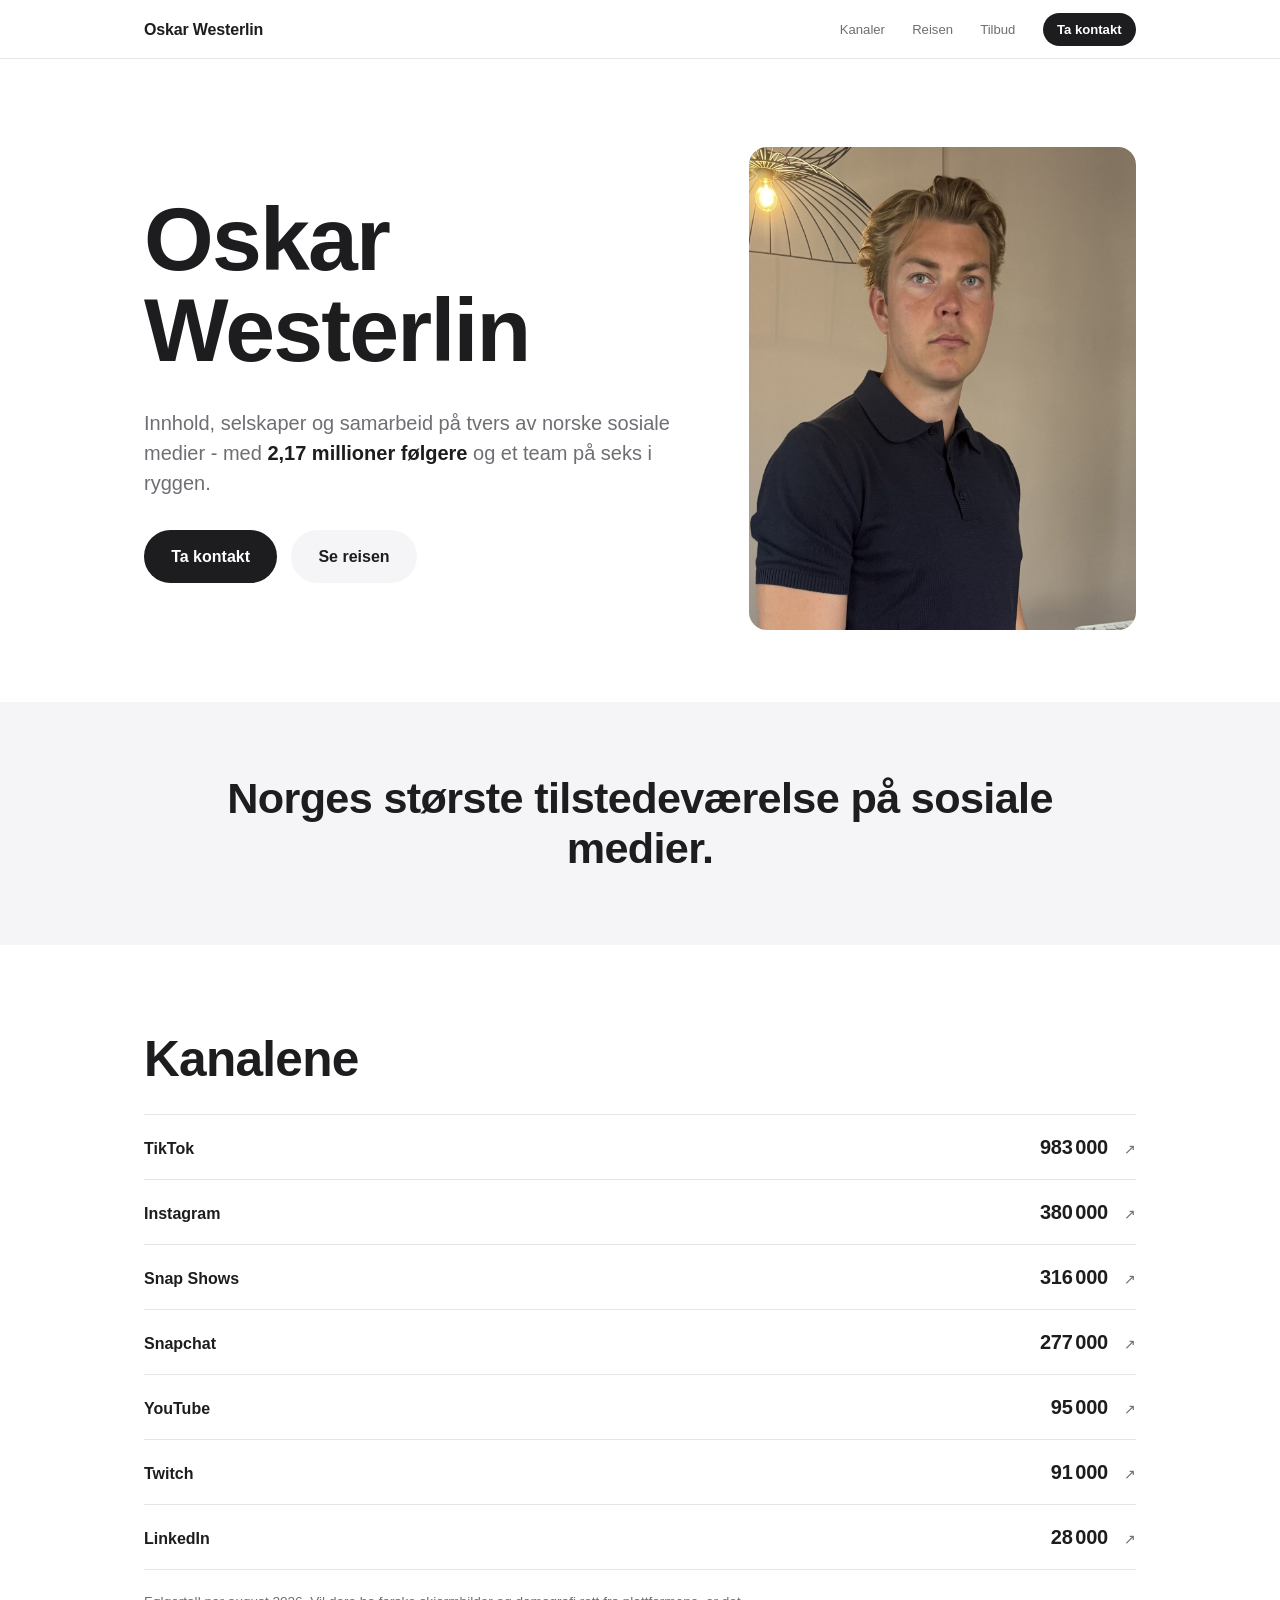
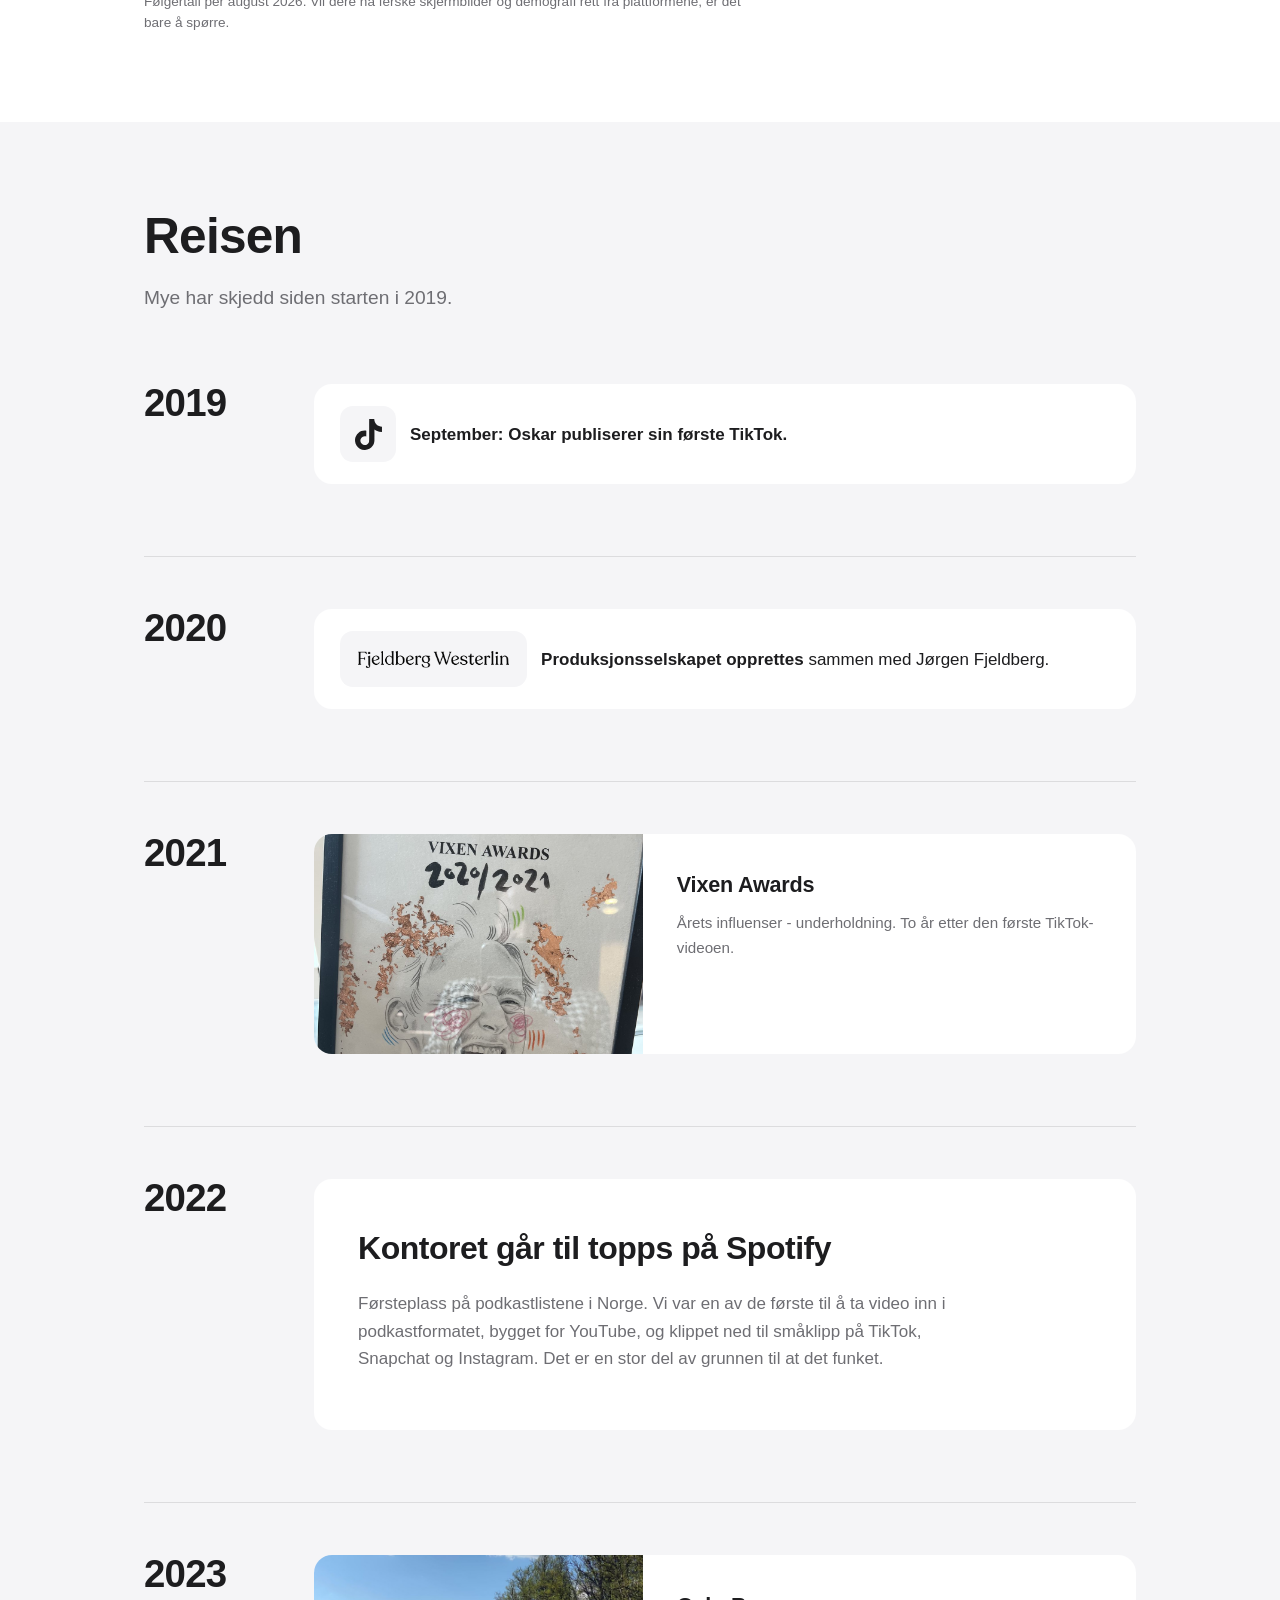
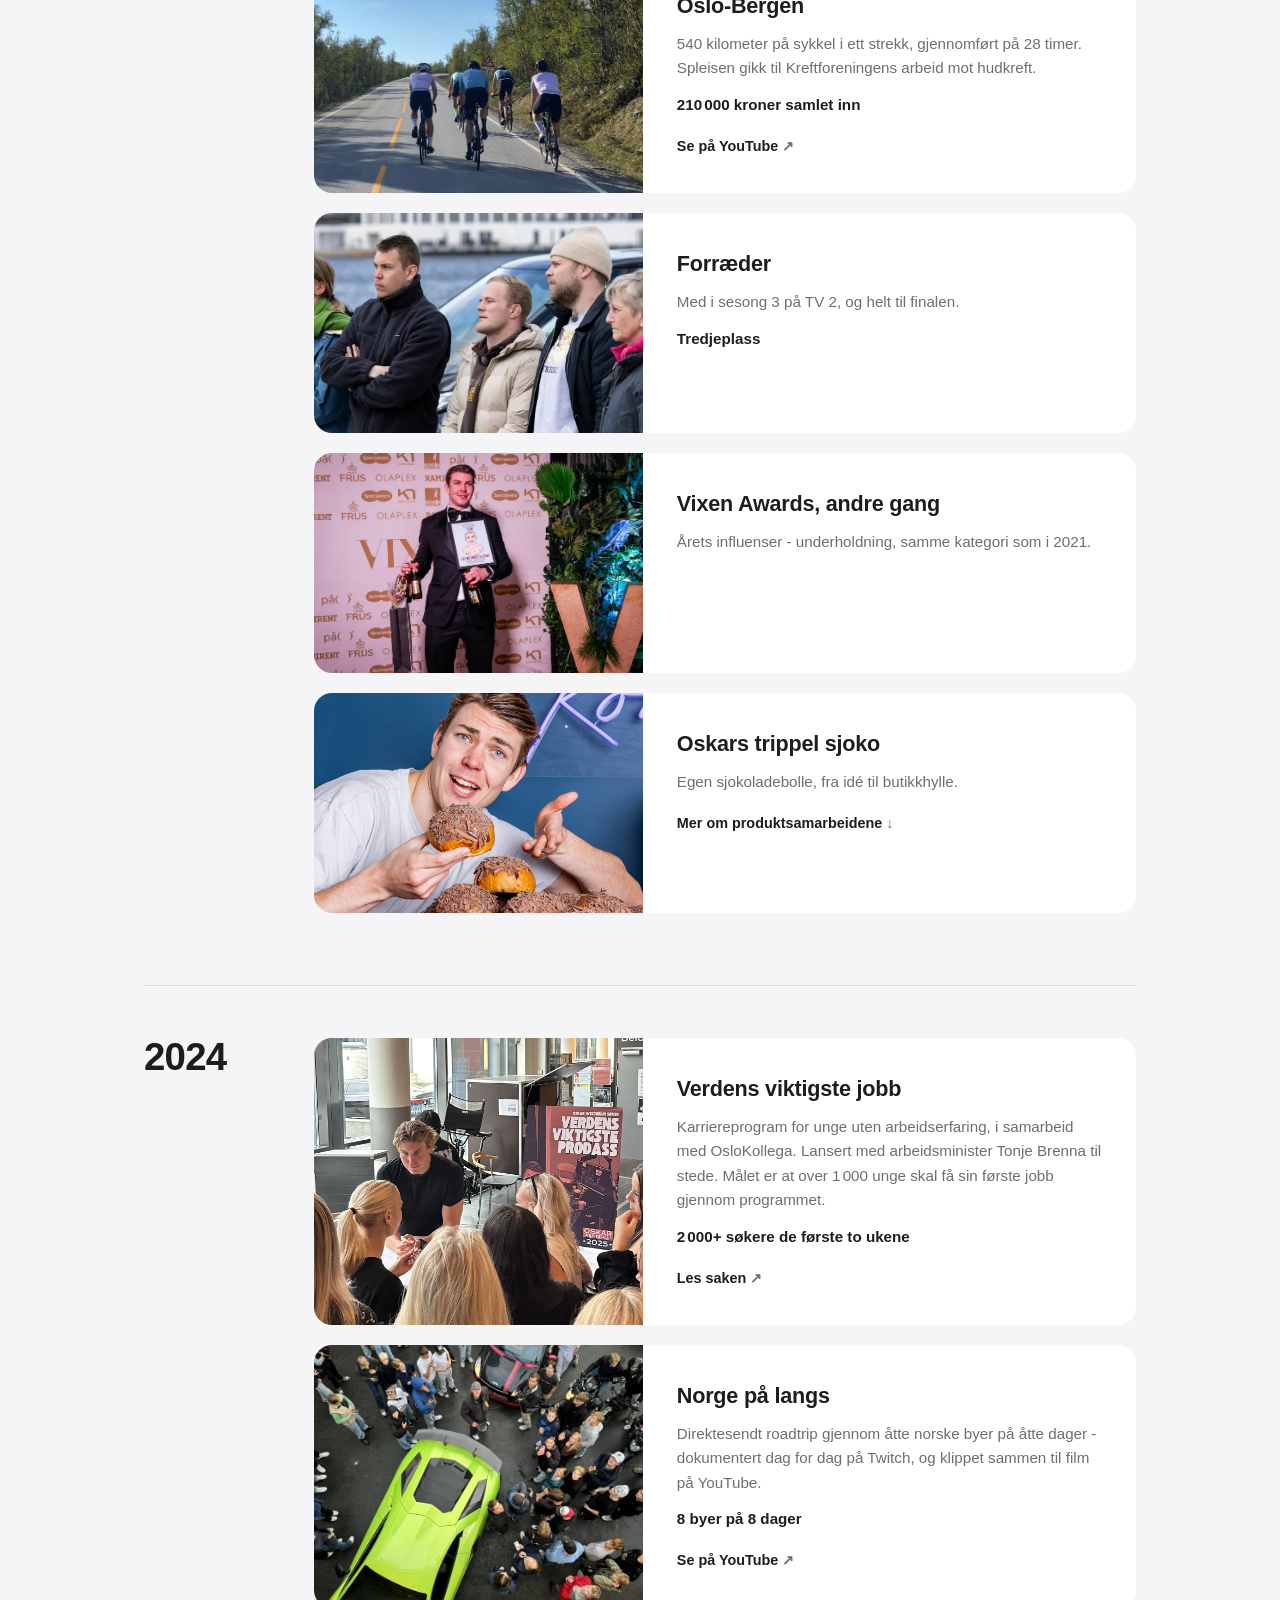
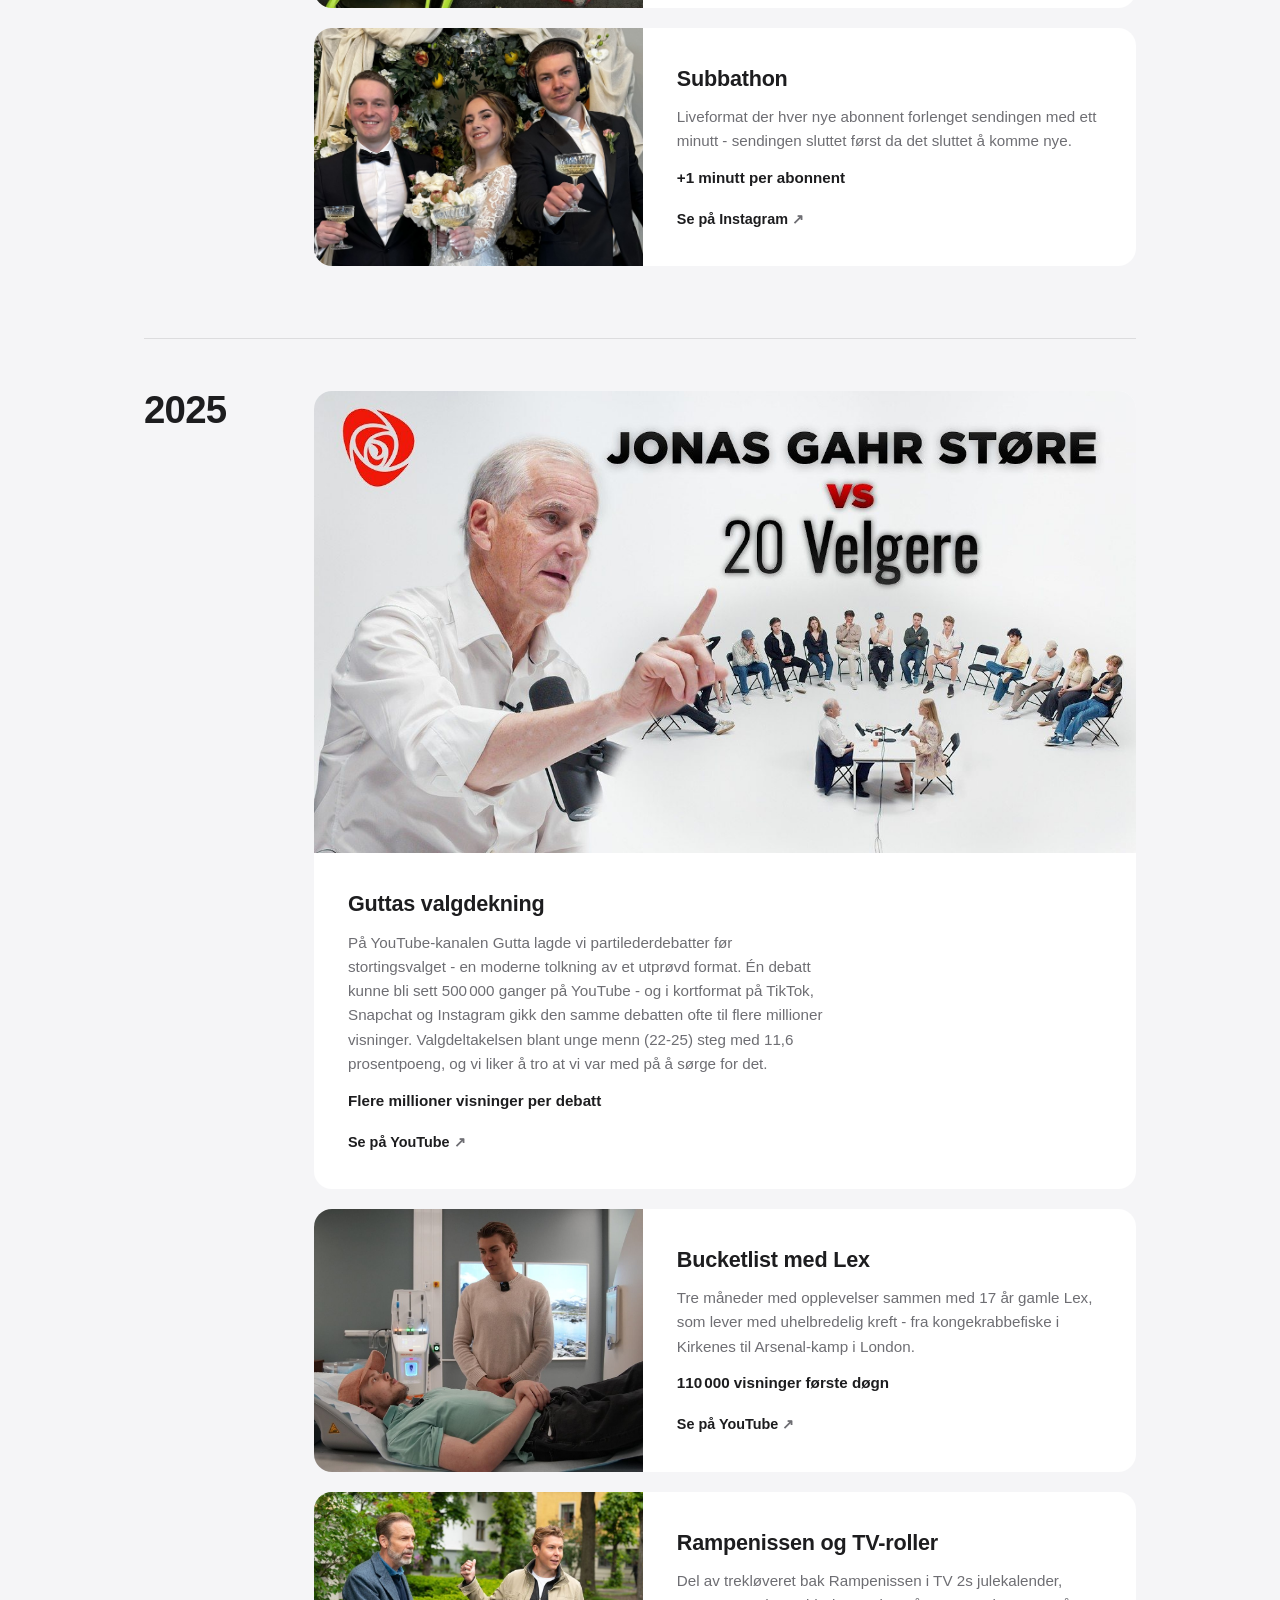
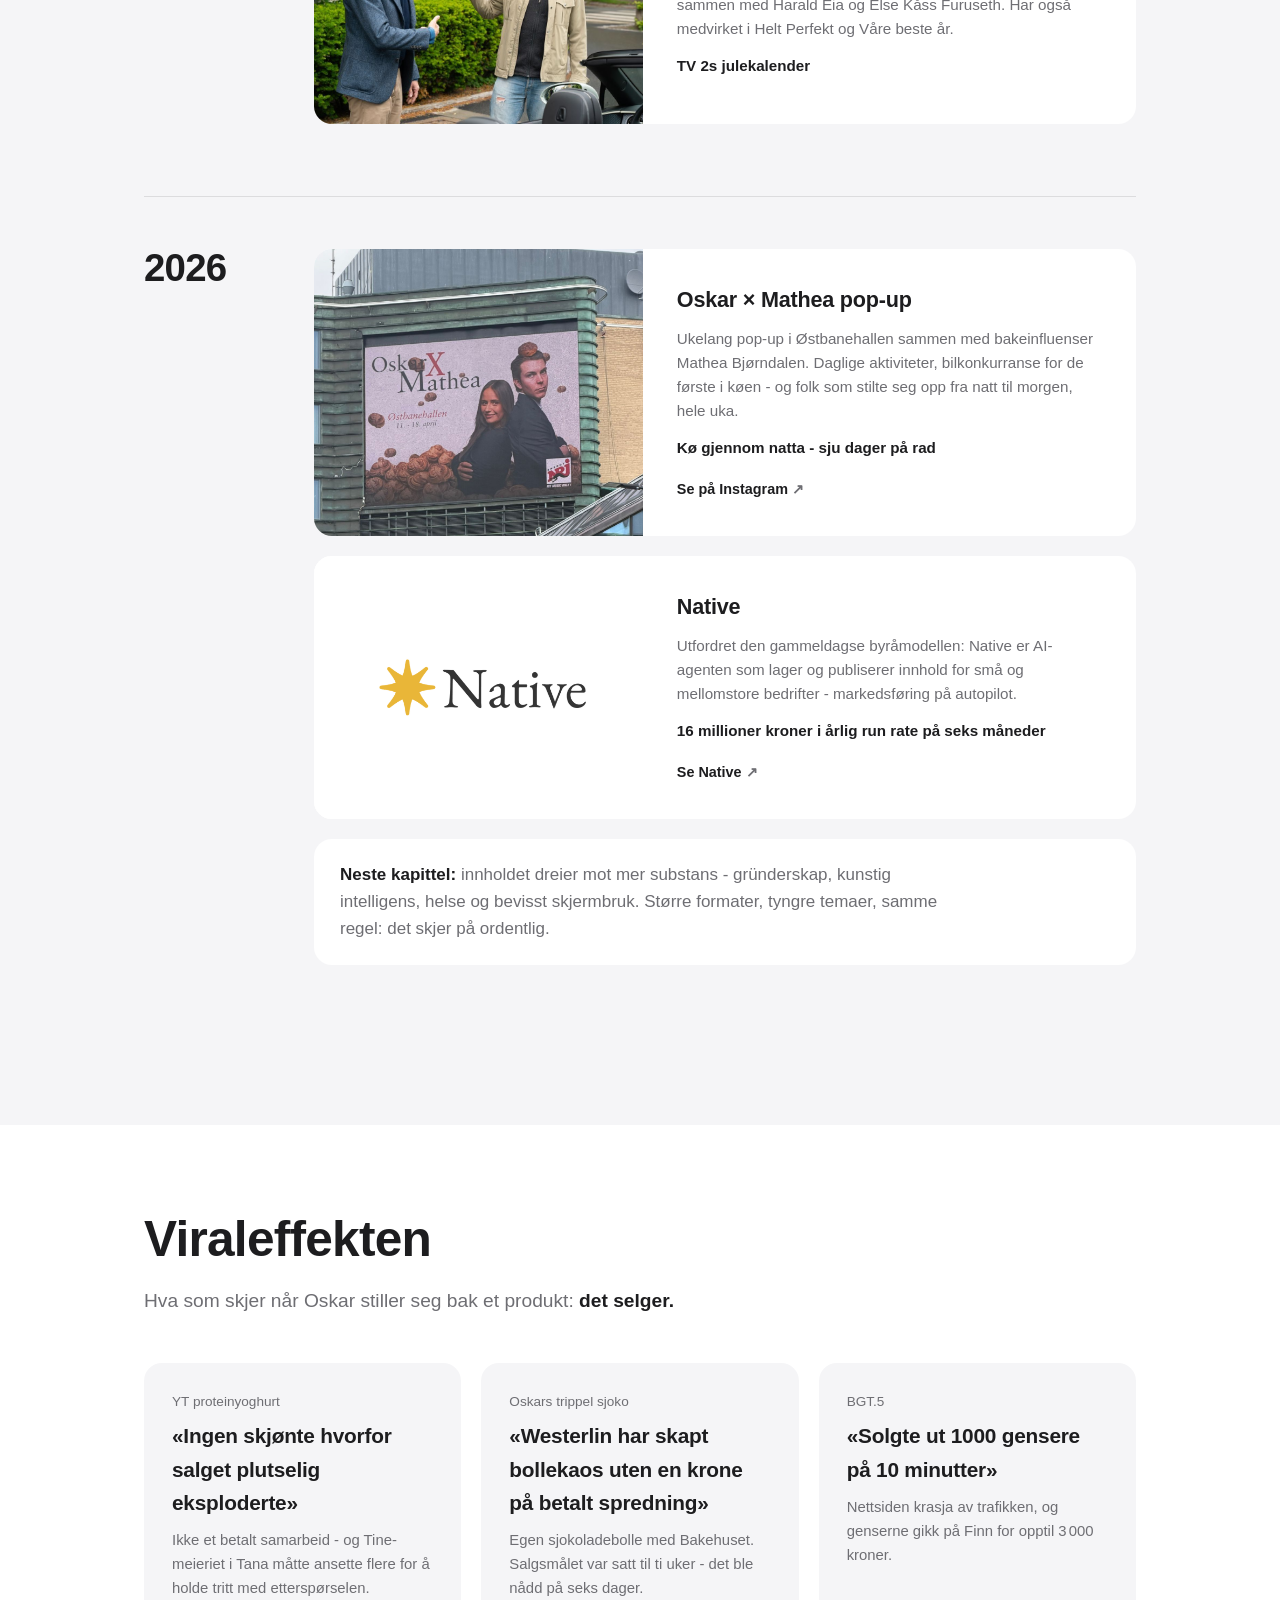
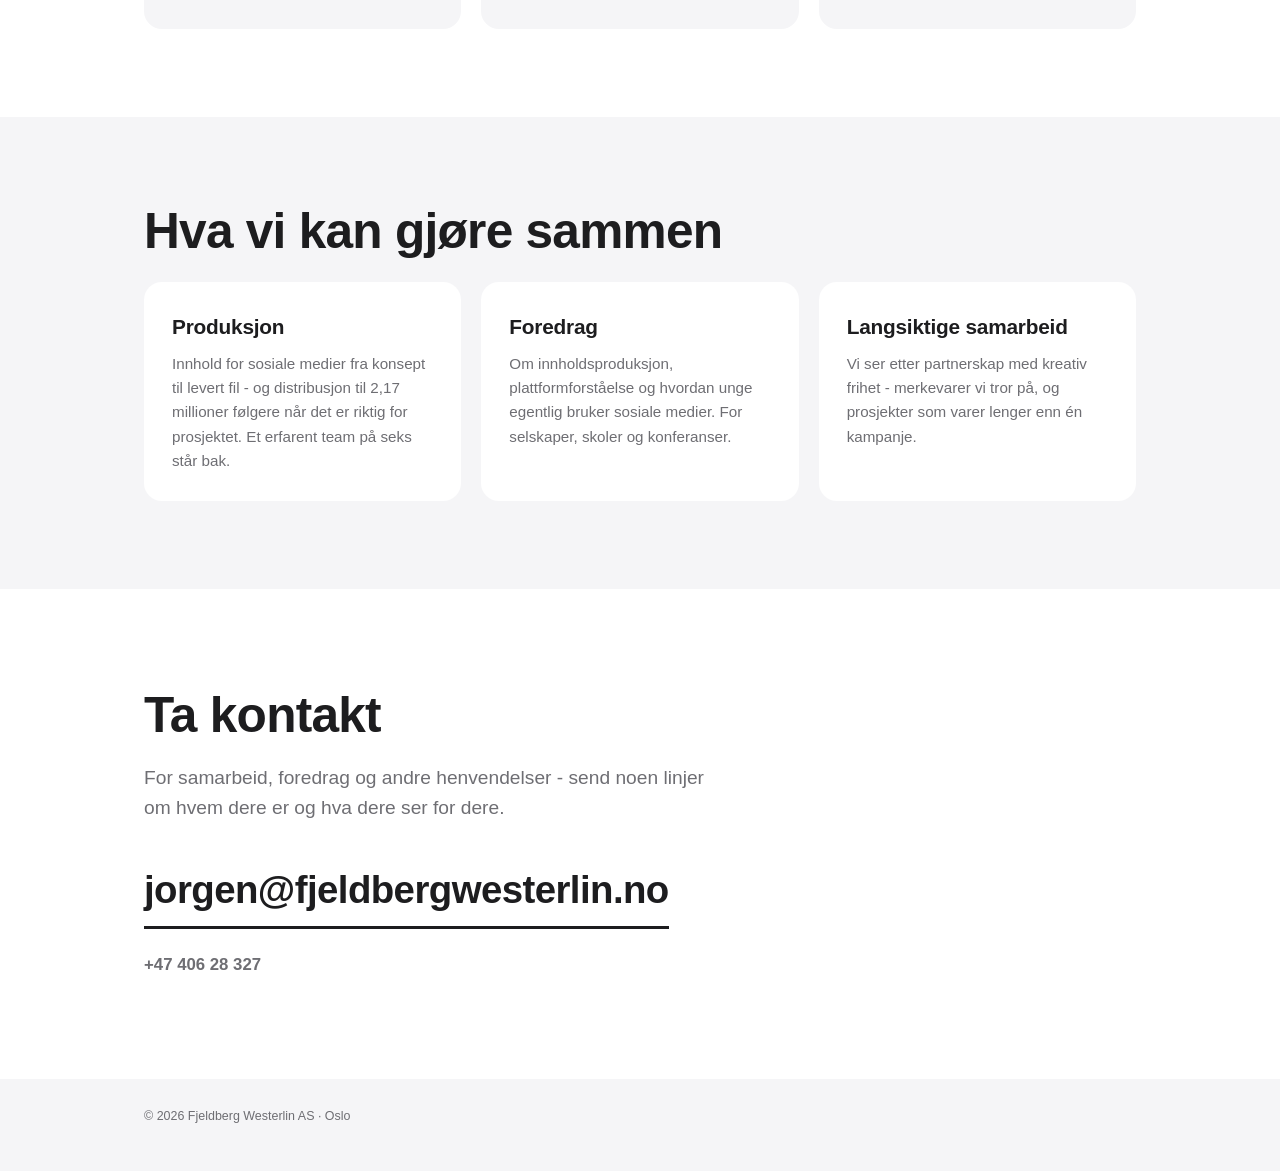
==== index.html @ a4d22355 "Fjern podkast-kicker" ====
<!DOCTYPE html>
<html lang="nb">
<head>
<meta charset="UTF-8">
<meta name="viewport" content="width=device-width, initial-scale=1">
<title>Oskar Westerlin - Innholdsskaper og gründer</title>
<meta name="description" content="Innhold, selskaper og samarbeid på tvers av norske sosiale medier. Oskar Westerlin har 2,17 millioner følgere samlet. Partnerskap, produksjon og foredrag.">
<meta property="og:title" content="Oskar Westerlin - Innholdsskaper og gründer">
<meta property="og:description" content="2,17 millioner følgere - og prosjekter som skjer på ordentlig. Partnerskap, produksjon og foredrag.">
<meta property="og:type" content="website">
<meta property="og:image" content="https://jorgen-jpg.github.io/oskar-westerlin/images/og-bilde.png">
<meta property="og:url" content="https://jorgen-jpg.github.io/oskar-westerlin/">
<meta property="og:locale" content="nb_NO">
<meta name="twitter:card" content="summary_large_image">
<link rel="icon" href="data:image/svg+xml,%3Csvg xmlns='http://www.w3.org/2000/svg' viewBox='0 0 64 64'%3E%3Crect width='64' height='64' rx='14' fill='%231d1d1f'/%3E%3Ctext x='32' y='44' font-family='Helvetica,Arial' font-size='26' font-weight='700' text-anchor='middle' fill='%23ffffff'%3EOW%3C/text%3E%3C/svg%3E">
<script>document.documentElement.classList.add('js')</script>
<script type="application/ld+json">
{
  "@context": "https://schema.org",
  "@type": "Person",
  "name": "Oskar Westerlin",
  "birthDate": "1998",
  "jobTitle": "Innholdsskaper og gründer",
  "email": "mailto:jorgen@fjeldbergwesterlin.no",
  "sameAs": [
    "https://www.tiktok.com/@oskarwesterlin",
    "https://www.instagram.com/oskarwesterlin/",
    "https://www.snapchat.com/add/oskar.westerlin",
    "https://www.snapchat.com/p/52955062-9fa0-4023-891f-8b92d3187c68/3298989125314560",
    "https://www.youtube.com/@OskarWesterlin",
    "https://www.twitch.tv/oskarwesterlin",
    "https://www.linkedin.com/in/oskar-westerlin-a94555177/"
  ],
  "worksFor": { "@type": "Organization", "name": "Fjeldberg Westerlin AS" }
}
</script>
<style>
:root{
  --tekst:#1d1d1f;
  --sekundaer:#6e6e73;
  --flate:#f5f5f7;
  --hvit:#ffffff;
  --linje:rgba(0,0,0,.1);
  --radius:18px;
  --maks:1040px;
}
*{margin:0;padding:0;box-sizing:border-box}
html{scroll-behavior:smooth}
@media (prefers-reduced-motion:reduce){ html{scroll-behavior:auto} }
body{
  font-family:-apple-system,BlinkMacSystemFont,"SF Pro Display","SF Pro Text","Helvetica Neue","Segoe UI",Helvetica,Arial,sans-serif;
  font-size:17px;line-height:1.6;
  color:var(--tekst);
  background:var(--hvit);
  -webkit-font-smoothing:antialiased;
  overflow-x:clip;
}
::selection{background:#d2d2d7}
a{color:inherit}
:focus-visible{outline:3px solid #0071e3;outline-offset:3px;border-radius:4px}
img{max-width:100%;display:block}
.ramme{max-width:var(--maks);margin:0 auto;padding:0 24px}
.skjult-hopp{position:absolute;left:-9999px}
.skjult-hopp:focus{left:16px;top:12px;background:var(--tekst);color:#fff;padding:.5em 1em;z-index:99;border-radius:980px}

/* ===== Topplinje ===== */
.topp{
  position:sticky;top:0;z-index:50;
  background:rgba(255,255,255,.85);backdrop-filter:saturate(180%) blur(16px);
  border-bottom:1px solid var(--linje);
}
.topp .ramme{
  display:flex;flex-wrap:wrap;gap:.5em 1.8em;align-items:center;justify-content:space-between;
  padding-top:13px;padding-bottom:12px;
}
.topp__navn{font-weight:700;font-size:1rem;letter-spacing:-.01em}
.topp__navn img{height:26px;width:auto;display:block}
.topp nav{display:flex;flex-wrap:wrap;gap:1.6em;align-items:center}
.topp nav a{text-decoration:none;font-weight:400;font-size:.82rem;color:var(--sekundaer)}
.topp nav a:hover{color:var(--tekst)}
.topp nav a.topp__kontakt{
  color:#fff;background:var(--tekst);font-weight:600;
  padding:.45em 1.1em;border-radius:980px;
}
.topp nav a.topp__kontakt:hover{background:#000}

/* ===== Hero ===== */
.hero{padding:88px 0 72px}
.hero .ramme{display:grid;grid-template-columns:minmax(0,7fr) minmax(0,5fr);gap:64px;align-items:center}
h1{
  font-weight:700;letter-spacing:-.02em;
  font-size:clamp(3rem,8vw,5.6rem);
  line-height:1.02;
  margin-bottom:.35em;
}
.hero__ingress{font-size:1.25rem;line-height:1.5;color:var(--sekundaer);max-width:30em;margin-bottom:1.6em}
.hero__ingress b{color:var(--tekst);font-weight:600}
.knapperad{display:flex;flex-wrap:wrap;gap:14px}
.knapp{
  display:inline-block;text-decoration:none;
  font-weight:600;font-size:1rem;
  padding:.85em 1.7em;border-radius:980px;
  background:var(--tekst);color:#fff;
  transition:background .15s ease;
}
.knapp:hover{background:#000}
.knapp--lys{background:var(--flate);color:var(--tekst)}
.knapp--lys:hover{background:#e8e8ed}

/* ===== Foto ===== */
.foto{margin:0}
.foto .flate{position:relative;border-radius:var(--radius);overflow:hidden;background:var(--flate)}
.foto img{position:absolute;inset:0;width:100%;height:100%;object-fit:cover}
.foto figcaption{margin-top:.8em;font-size:.8rem;color:var(--sekundaer)}
.hero .flate{aspect-ratio:4/5}

/* ===== Påstand ===== */
.paastand{background:var(--flate);padding:72px 0;text-align:center}
.paastand__stor{font-weight:700;letter-spacing:-.015em;font-size:clamp(1.7rem,4.5vw,2.7rem);line-height:1.15;max-width:22em;margin:0 auto}

/* ===== Seksjoner ===== */
section{padding:88px 0}
h2{
  font-weight:700;letter-spacing:-.015em;
  font-size:clamp(2rem,5vw,3.1rem);line-height:1.08;
  margin-bottom:.4em;
}
.seksjon-intro{font-size:1.2rem;color:var(--sekundaer);max-width:34em;margin-bottom:2.4em}
.seksjon-intro b{color:var(--tekst);font-weight:600}

/* ===== Kanaler ===== */
.kanaler ul{list-style:none;margin-top:1.6em}
.kanaler li a{
  display:flex;align-items:baseline;gap:16px;
  padding:16px 0;border-bottom:1px solid var(--linje);
  text-decoration:none;
}
.kanaler li:first-child a{border-top:1px solid var(--linje)}
.kanaler li a:hover .kanal{text-decoration:underline;text-underline-offset:4px}
.kanal{font-weight:600;font-size:1rem}
.mellomrom{flex:1}
.kanaler li b{font-weight:700;letter-spacing:-.01em;font-size:1.25rem}
.pil{color:var(--sekundaer);font-size:.9rem}
.kanaler__note{margin-top:1.5em;font-size:.85rem;color:var(--sekundaer);max-width:44em}

/* ===== Reisen ===== */
.reisen{background:var(--flate)}
.aar{
  display:grid;grid-template-columns:130px minmax(0,1fr);gap:40px;
  padding:52px 0;border-top:1px solid var(--linje);
}
.aar:first-of-type{border-top:none;padding-top:24px}
.aar > h3{font-weight:700;letter-spacing:-.02em;font-size:clamp(1.7rem,3.6vw,2.4rem);line-height:1}
.hendelser > p{color:var(--sekundaer);max-width:36em;margin-bottom:.9em}
.boble{background:var(--hvit);border-radius:var(--radius);padding:22px 26px;margin-bottom:20px}
.boble > p{margin:0 0 .8em;color:var(--sekundaer);max-width:36em}
.boble > p b{color:var(--tekst);font-weight:600}
.boble > :last-child{margin-bottom:0}
.hendelse-rad{display:flex;gap:14px;align-items:center;margin-bottom:.9em}
.hendelse-rad p{margin:0}
.merke{flex:none;width:56px;height:56px;border-radius:13px;background:var(--flate);display:grid;place-items:center}
.merke svg{width:31px;height:31px}
.merke img{width:36px;height:36px;object-fit:contain}
.merke--bred{width:auto;padding:0 18px;background:var(--flate)}
.merke--bred img{width:auto;max-width:190px;height:17px}
.hendelser > p b{color:var(--tekst);font-weight:600}
.hendelser > p:last-child{margin-bottom:0}

.kort{
  display:grid;grid-template-columns:minmax(0,2fr) minmax(0,3fr);
  background:var(--hvit);border-radius:var(--radius);overflow:hidden;
  margin:0 0 20px;
}
.kort .bilde{position:relative;min-height:220px}
.kort .bilde img{position:absolute;inset:0;width:100%;height:100%;object-fit:cover}
.pos-lav img{object-position:center 62%}
.bilde--hel{background:var(--flate)}
.bilde--hel img{object-fit:contain}
.kort .innhold{padding:clamp(22px,3vw,34px)}
.kort h4{font-weight:700;letter-spacing:-.01em;font-size:1.35rem;margin-bottom:.4em}
.kort p{font-size:.95rem;color:var(--sekundaer);max-width:32em;margin-bottom:.8em}
.kort .tall{font-weight:600;font-size:.95rem;color:var(--tekst)}
.lenke{
  display:inline-block;margin-top:.4em;font-weight:600;font-size:.9rem;
  text-decoration:none;
}
.lenke:hover{text-decoration:underline;text-underline-offset:4px}
.lenke span{color:var(--sekundaer)}

/* ===== Kontoret-blokka ===== */
.kontoret{background:var(--hvit);border-radius:var(--radius);padding:clamp(26px,4vw,44px);margin:0 0 20px}
.kontoret .kicker{font-size:.85rem;color:var(--sekundaer);margin-bottom:.4em}
.kontoret h4{font-weight:700;letter-spacing:-.015em;font-size:clamp(1.5rem,3.2vw,2rem);margin-bottom:.5em}
.kontoret > p{color:var(--sekundaer);max-width:36em;margin-bottom:.8em}
.kontoret .tall{font-weight:600;color:var(--tekst);margin-bottom:1.8em}

/* ===== Merkevarer ===== */
.kommers .kort3{display:grid;grid-template-columns:repeat(3,1fr);gap:20px;margin-top:1.4em}
.kommers article{background:var(--flate);border-radius:var(--radius);padding:28px}
.kommers h3{font-weight:700;letter-spacing:-.01em;font-size:1.3rem;margin-bottom:.4em}
.kommers article p{font-size:.93rem;color:var(--sekundaer)}
.kommers .kicker{font-size:.85rem;color:var(--sekundaer);margin-bottom:.5em}
.kommers h3{margin-bottom:.5em}

/* ===== Tilbud ===== */
.tilbud{background:var(--flate)}
.tilbud .kort3{display:grid;grid-template-columns:repeat(3,1fr);gap:20px;margin-top:1.4em}
.tilbud article{background:var(--hvit);border-radius:var(--radius);padding:28px}
.tilbud h3{font-weight:700;letter-spacing:-.01em;font-size:1.3rem;margin-bottom:.4em}
.tilbud p{font-size:.95rem;color:var(--sekundaer)}

/* ===== Kontakt ===== */
.kontakt{padding:100px 0}
.kontakt__tekst{font-size:1.2rem;color:var(--sekundaer);max-width:30em;margin-bottom:1.8em}
.epost{
  display:inline-block;font-weight:700;letter-spacing:-.015em;
  font-size:clamp(1.4rem,4vw,2.4rem);
  text-decoration:none;border-bottom:3px solid var(--tekst);padding-bottom:.15em;
  overflow-wrap:anywhere;
}
.epost:hover{color:var(--sekundaer);border-color:var(--sekundaer)}
.telefon{display:inline-block;margin-top:1.4em;font-weight:600;font-size:1.05rem;text-decoration:none;color:var(--sekundaer)}
.telefon:hover{color:var(--tekst)}
.kontakt__note{margin-top:2.2em;font-size:.85rem;color:var(--sekundaer)}

/* ===== Bunn ===== */
footer{background:var(--flate);padding:28px 0 44px}
footer .ramme{display:flex;flex-wrap:wrap;gap:.8em 2.5em;justify-content:space-between}
footer p{font-size:.78rem;color:var(--sekundaer);max-width:46em}

/* ===== Innfasing ===== */
.js .fase{opacity:0;transform:translateY(12px);transition:opacity .5s ease,transform .5s ease}
.js .fase.inn{opacity:1;transform:none}
@media (prefers-reduced-motion:reduce){.js .fase{opacity:1;transform:none;transition:none}}

/* ===== Mobil ===== */
@media (max-width:900px){
  .hero{padding:56px 0 48px}
  .hero .ramme{grid-template-columns:1fr;gap:36px}
  .hero .foto{max-width:420px}
  .aar{grid-template-columns:1fr;gap:18px;padding:40px 0}
  .kort{grid-template-columns:1fr}
  .kort .bilde{min-height:0;aspect-ratio:3/2}
  .hendelser{display:flex;gap:14px;overflow-x:auto;scroll-snap-type:x mandatory;scroll-padding-left:24px;scrollbar-width:none;margin:0 -24px;padding:0 24px}
  .hendelser::-webkit-scrollbar{display:none}
  .hendelser > *{flex:0 0 86%;scroll-snap-align:start;margin-bottom:0}
  .hendelser > :only-child{flex-basis:100%}
  .kommers .kort3,.tilbud .kort3{grid-template-columns:1fr}
  section{padding:60px 0}
}
@media (max-width:640px){
  .topp nav a:not(.topp__kontakt){display:none}
  .hendelse-rad{flex-wrap:wrap}
}
.kort--video{grid-template-columns:1fr}
.kort--video .bilde{aspect-ratio:16/9;min-height:0}
</style>
</head>
<body>
<a class="skjult-hopp" href="#hoved">Hopp til innholdet</a>

<header class="topp">
  <div class="ramme">
    <p class="topp__navn">Oskar Westerlin</p>
    <nav aria-label="Sideinnhold">
      <a href="#kanaler">Kanaler</a>
      <a href="#reisen">Reisen</a>
      <a href="#tilbud">Tilbud</a>
      <a class="topp__kontakt" href="#kontakt">Ta kontakt</a>
    </nav>
  </div>
</header>

<main id="hoved">

  <section class="hero">
    <div class="ramme">
      <div>
        <h1>Oskar Westerlin</h1>
        <p class="hero__ingress">Innhold, selskaper og samarbeid på tvers av norske sosiale medier - med <b>2,17 millioner følgere</b> og et team på seks i ryggen.</p>
        <div class="knapperad">
          <a class="knapp" href="#kontakt">Ta kontakt</a>
          <a class="knapp knapp--lys" href="#reisen">Se reisen</a>
        </div>
      </div>
      <figure class="foto">
        <div class="flate"><img src="[data-uri]" alt="Portrett av Oskar Westerlin" fetchpriority="high"></div>
      </figure>
    </div>
  </section>

  <div class="paastand">
    <div class="ramme">
      <p class="paastand__stor">Norges største tilstedeværelse på sosiale medier.</p>
    </div>
  </div>

  <section class="kanaler" id="kanaler">
    <div class="ramme">
      <h2>Kanalene</h2>
      <ul>
        <li><a href="https://www.tiktok.com/@oskarwesterlin" target="_blank" rel="noopener"><span class="kanal">TikTok</span><span class="mellomrom"></span><b>983&#8239;000</b><span class="pil">&#8599;</span></a></li>
        <li><a href="https://www.instagram.com/oskarwesterlin/" target="_blank" rel="noopener"><span class="kanal">Instagram</span><span class="mellomrom"></span><b>380&#8239;000</b><span class="pil">&#8599;</span></a></li>
        <li><a href="https://www.snapchat.com/p/52955062-9fa0-4023-891f-8b92d3187c68/3298989125314560" target="_blank" rel="noopener"><span class="kanal">Snap Shows</span><span class="mellomrom"></span><b>316&#8239;000</b><span class="pil">&#8599;</span></a></li>
        <li><a href="https://www.snapchat.com/add/oskar.westerlin" target="_blank" rel="noopener"><span class="kanal">Snapchat</span><span class="mellomrom"></span><b>277&#8239;000</b><span class="pil">&#8599;</span></a></li>
        <li><a href="https://www.youtube.com/@OskarWesterlin" target="_blank" rel="noopener"><span class="kanal">YouTube</span><span class="mellomrom"></span><b>95&#8239;000</b><span class="pil">&#8599;</span></a></li>
        <li><a href="https://www.twitch.tv/oskarwesterlin" target="_blank" rel="noopener"><span class="kanal">Twitch</span><span class="mellomrom"></span><b>91&#8239;000</b><span class="pil">&#8599;</span></a></li>
        <li><a href="https://www.linkedin.com/in/oskar-westerlin-a94555177/" target="_blank" rel="noopener"><span class="kanal">LinkedIn</span><span class="mellomrom"></span><b>28&#8239;000</b><span class="pil">&#8599;</span></a></li>
      </ul>
      <p class="kanaler__note">Følgertall per august 2026. Vil dere ha ferske skjermbilder og demografi rett fra plattformene, er det bare å spørre.</p>
    </div>
  </section>

  <section class="reisen" id="reisen">
    <div class="ramme">
      <h2>Reisen</h2>
      <p class="seksjon-intro">Mye har skjedd siden starten i 2019.</p>

      <div class="aar fase">
        <h3>2019</h3>
        <div class="hendelser">
          <div class="boble"><div class="hendelse-rad"><span class="merke" aria-hidden="true"><svg viewBox="0 0 24 24" fill="#1d1d1f" xmlns="http://www.w3.org/2000/svg" aria-hidden="true"><path d="M12.53.02C13.84 0 15.14.01 16.44 0c.08 1.53.63 3.09 1.75 4.17 1.12 1.11 2.7 1.62 4.24 1.79v4.03c-1.44-.05-2.89-.35-4.2-.97-.57-.26-1.1-.59-1.62-.93-.01 2.92.01 5.84-.02 8.75-.08 1.4-.54 2.79-1.35 3.94-1.31 1.92-3.58 3.17-5.91 3.21-1.43.08-2.86-.31-4.08-1.03-2.02-1.19-3.44-3.37-3.65-5.71-.02-.5-.03-1-.01-1.49.18-1.9 1.12-3.72 2.58-4.96 1.66-1.44 3.98-2.13 6.15-1.72.02 1.48-.04 2.96-.04 4.44-.99-.32-2.15-.23-3.02.37-.63.41-1.11 1.04-1.36 1.75-.21.51-.15 1.07-.14 1.61.24 1.64 1.82 3.02 3.5 2.87 1.12-.01 2.19-.66 2.77-1.61.19-.33.4-.67.41-1.06.1-1.79.06-3.57.07-5.36.01-4.03-.01-8.05.02-12.07z"/></svg></span><p><b>September: Oskar publiserer sin første TikTok.</b></p></div></div>
        </div>
      </div>

      <div class="aar fase">
        <h3>2020</h3>
        <div class="hendelser">
          <div class="boble">
          <div class="hendelse-rad"><span class="merke merke--bred"><img src="[data-uri]" alt="" onerror="this.closest('.merke').remove()"></span><p><b>Produksjonsselskapet opprettes</b> sammen med Jørgen Fjeldberg.</p></div>
          </div>
        </div>
      </div>

      <div class="aar fase">
        <h3>2021</h3>
        <div class="hendelser">
          <div class="kort">
            <div class="bilde"><img src="[data-uri]" alt="Oskar med Vixen-prisen" loading="lazy"></div>
            <div class="innhold">
              <h4>Vixen Awards</h4>
              <p>Årets influenser - underholdning. To år etter den første TikTok-videoen.</p>
            </div>
          </div>
        </div>
      </div>

      <div class="aar fase">
        <h3>2022</h3>
        <div class="hendelser">
          <div class="kontoret">
            <h4>Kontoret går til topps på Spotify</h4>
            <p>Førsteplass på podkastlistene i Norge. Vi var en av de første til å ta video inn i podkastformatet, bygget for YouTube, og klippet ned til småklipp på TikTok, Snapchat og Instagram. Det er en stor del av grunnen til at det funket.</p>
          </div>
        </div>
      </div>

      <div class="aar fase">
        <h3>2023</h3>
        <div class="hendelser">
          <div class="kort">
            <div class="bilde"><img src="[data-uri]" alt="Syklister på landevei i Norge" loading="lazy"></div>
            <div class="innhold">
              <h4>Oslo-Bergen</h4>
              <p>540 kilometer på sykkel i ett strekk, gjennomført på 28 timer. Spleisen gikk til Kreftforeningens arbeid mot hudkreft.</p>
              <p class="tall">210&#8239;000 kroner samlet inn</p>
              <a class="lenke" href="https://www.youtube.com/watch?v=9IeRavADx_Y" target="_blank" rel="noopener">Se på YouTube <span>&#8599;</span></a>
            </div>
          </div>

          <div class="kort">
            <div class="bilde"><img src="[data-uri]" alt="Fra innspillingen av Forræder" loading="lazy"></div>
            <div class="innhold">
              <h4>Forræder</h4>
              <p>Med i sesong 3 på TV 2, og helt til finalen.</p>
              <p class="tall">Tredjeplass</p>
            </div>
          </div>
          <div class="kort">
            <div class="bilde"><img src="[data-uri]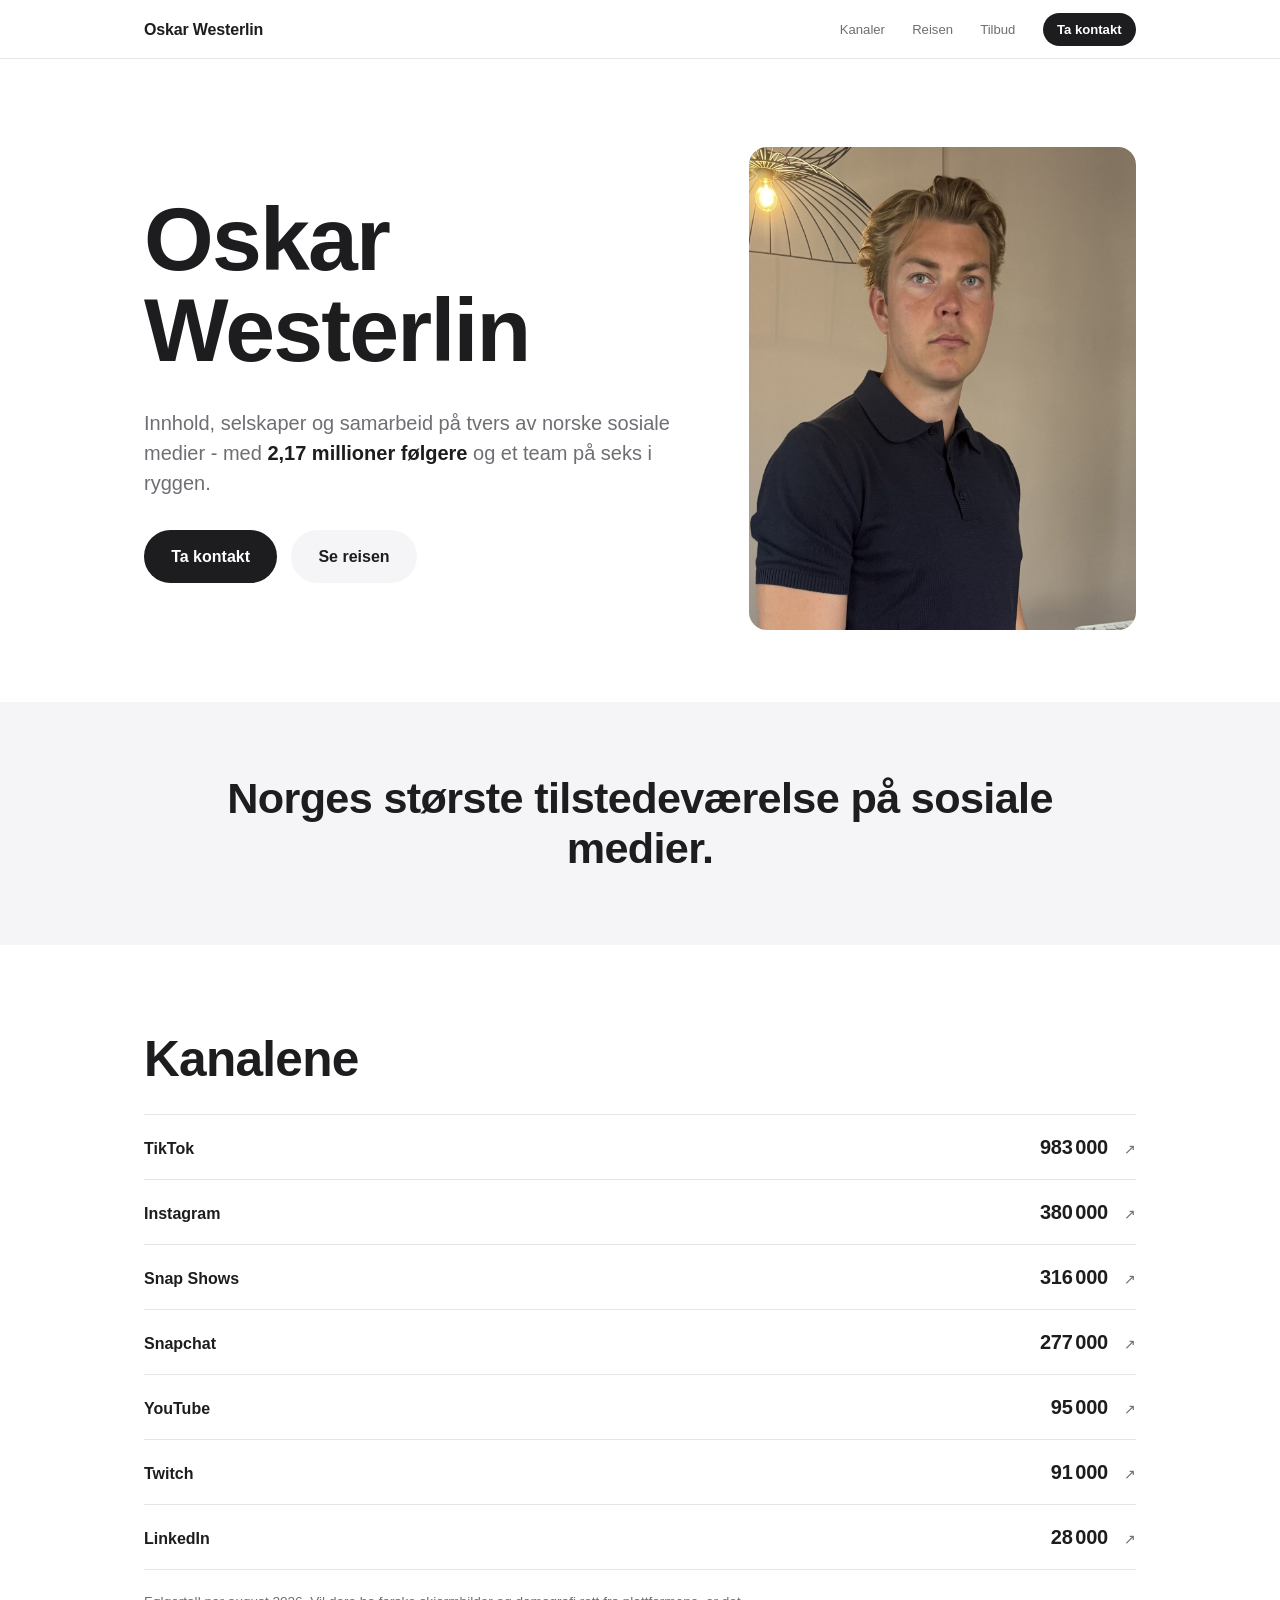
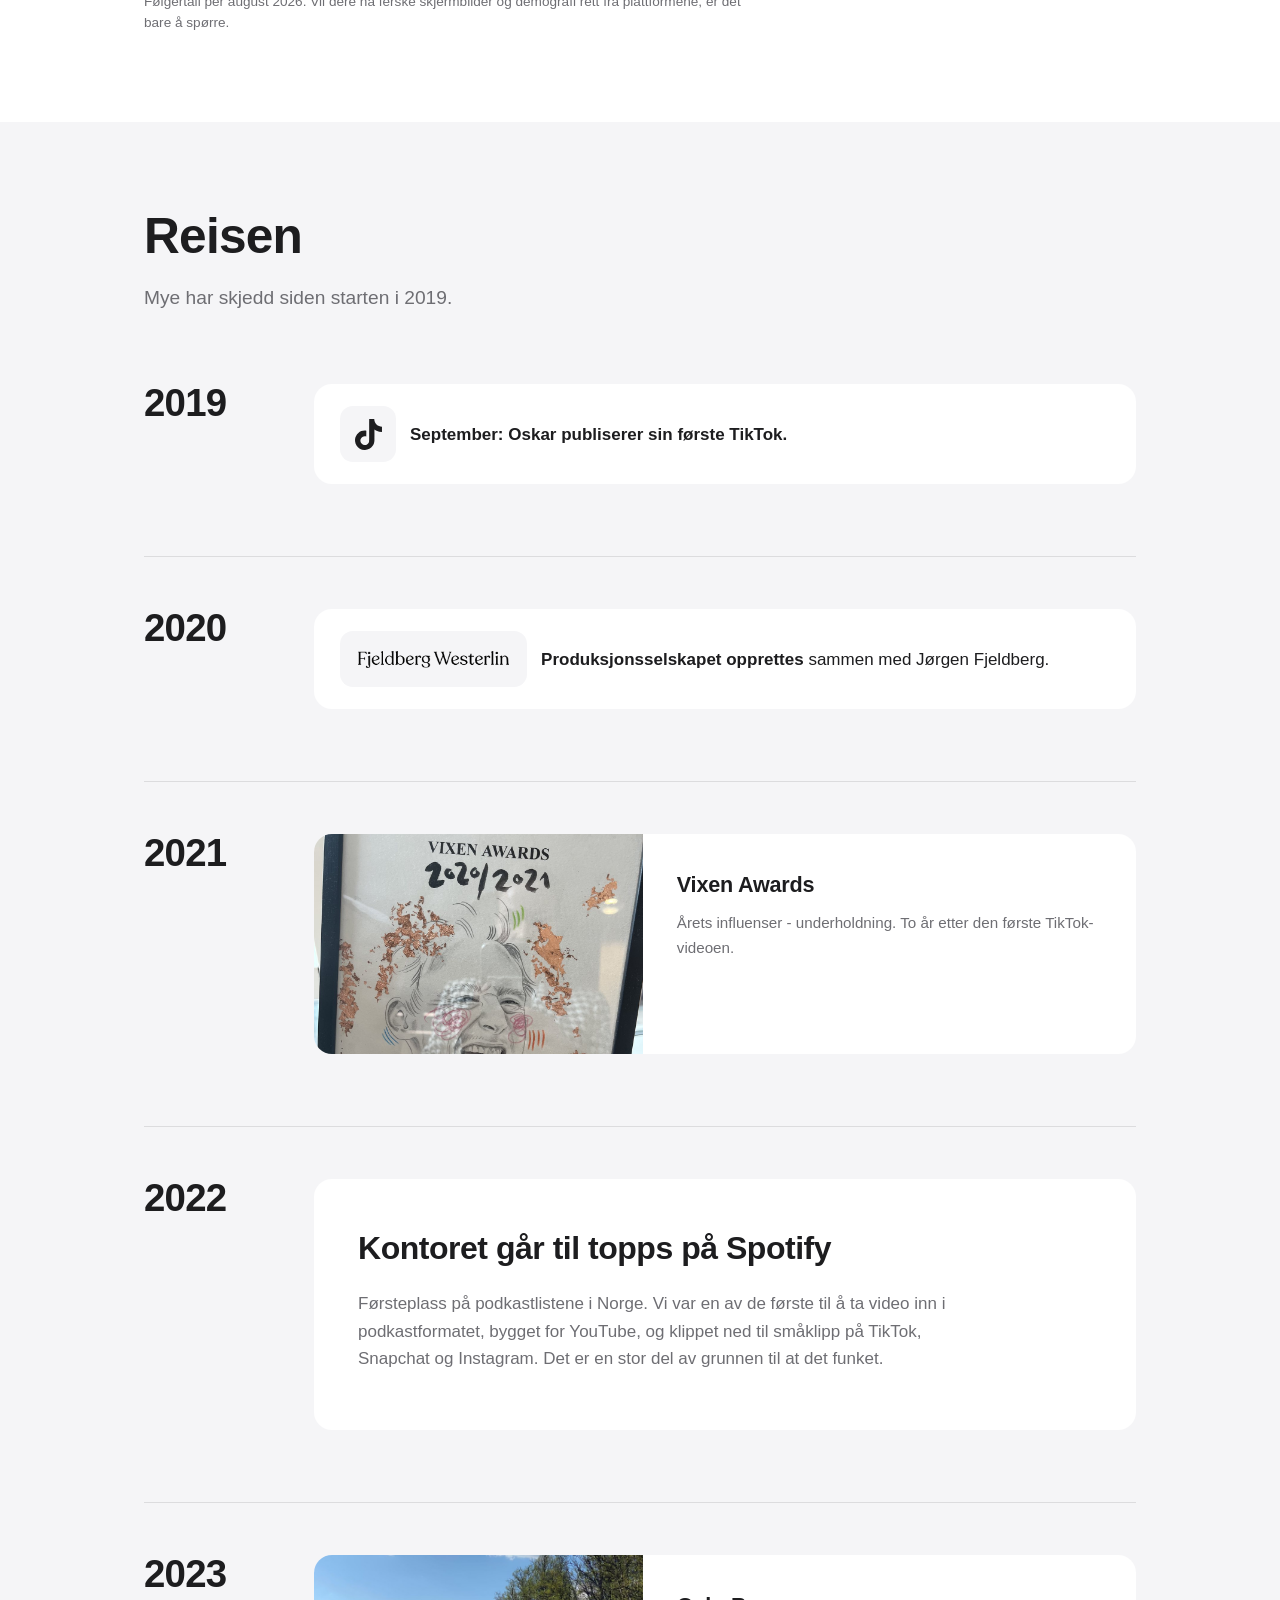
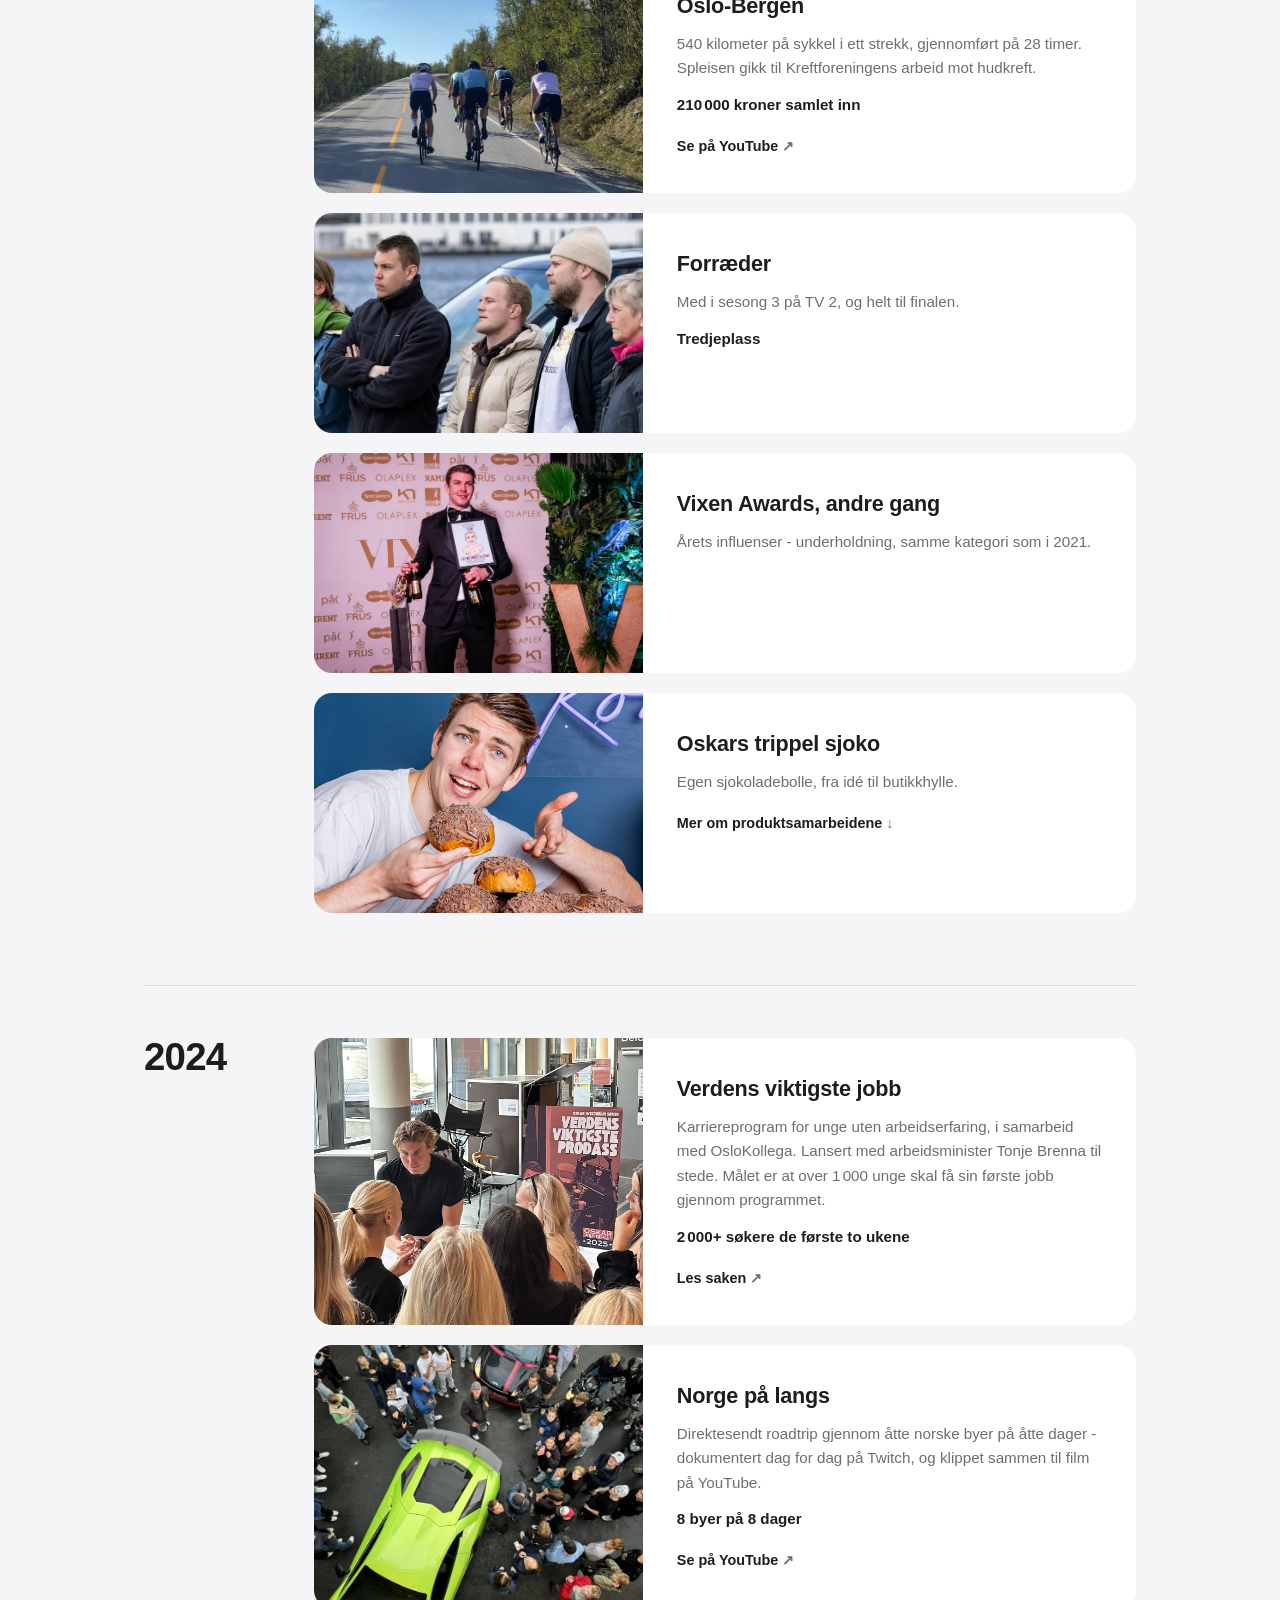
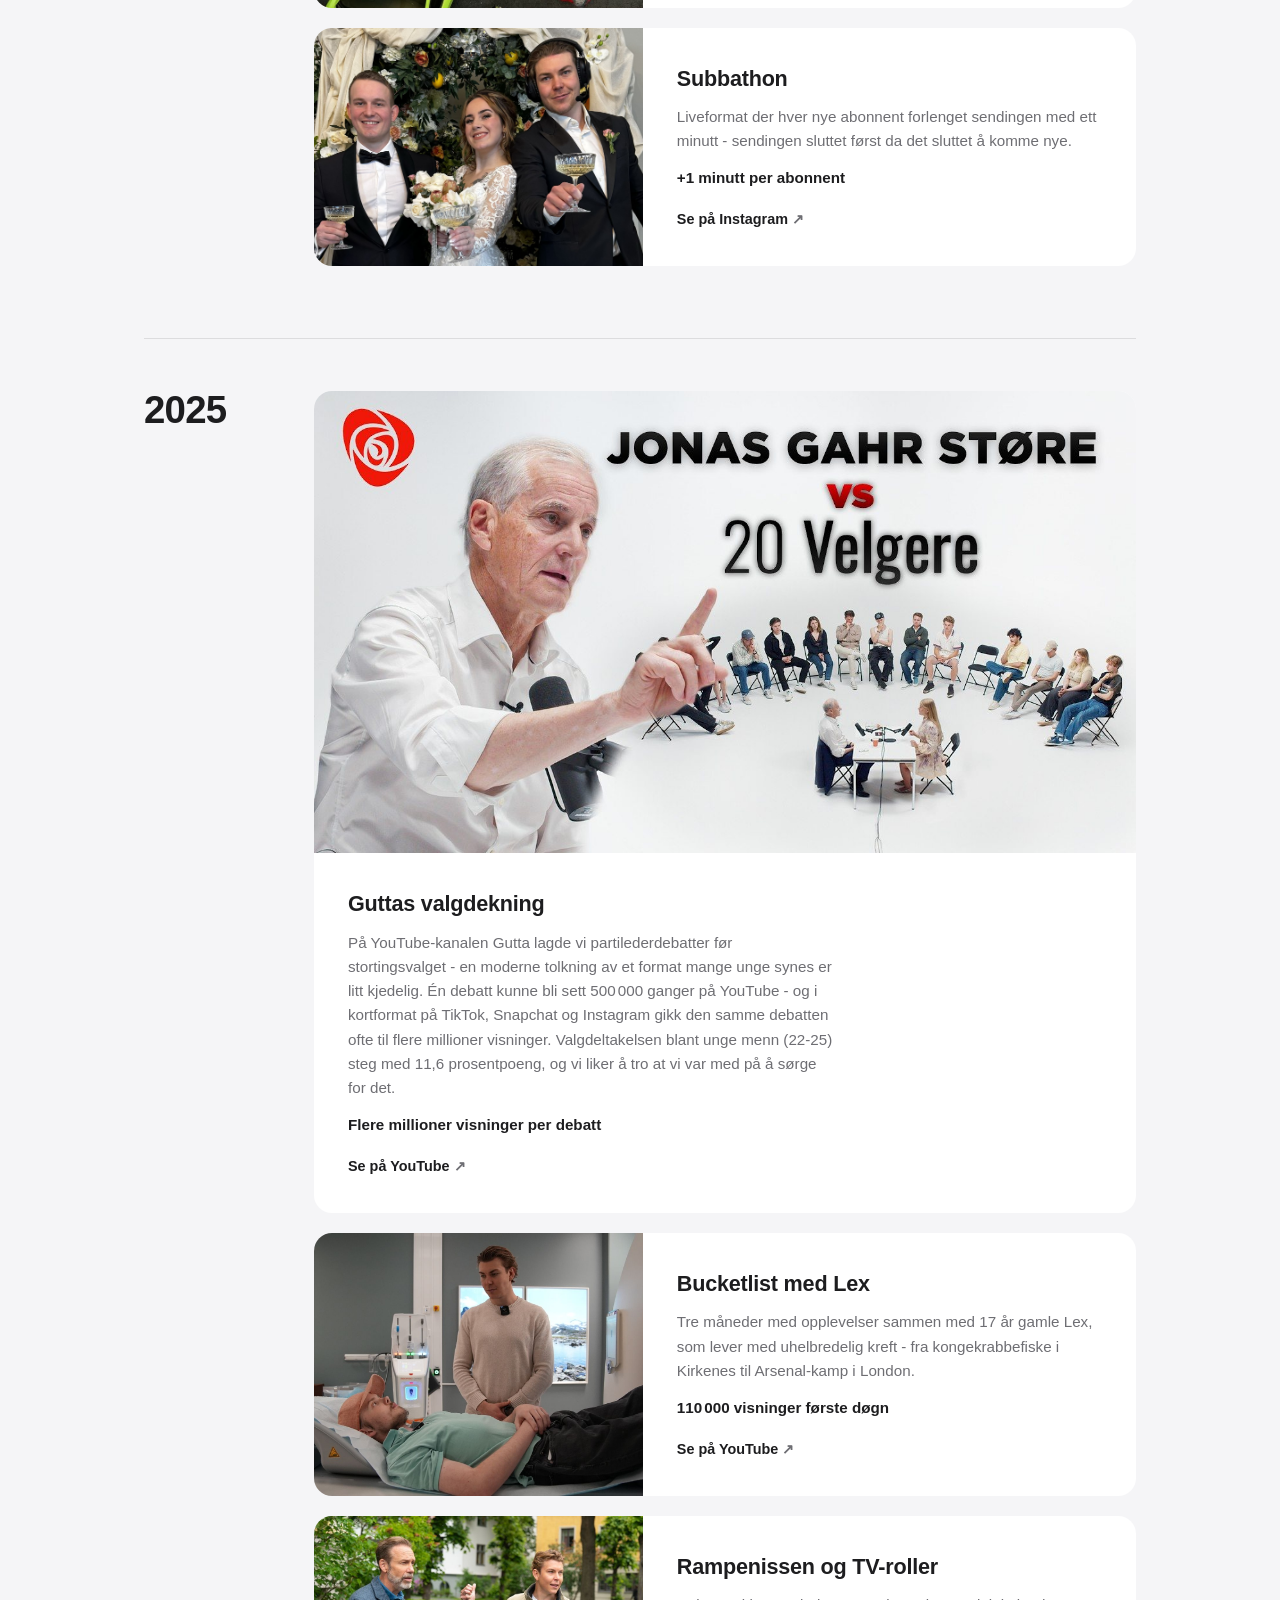
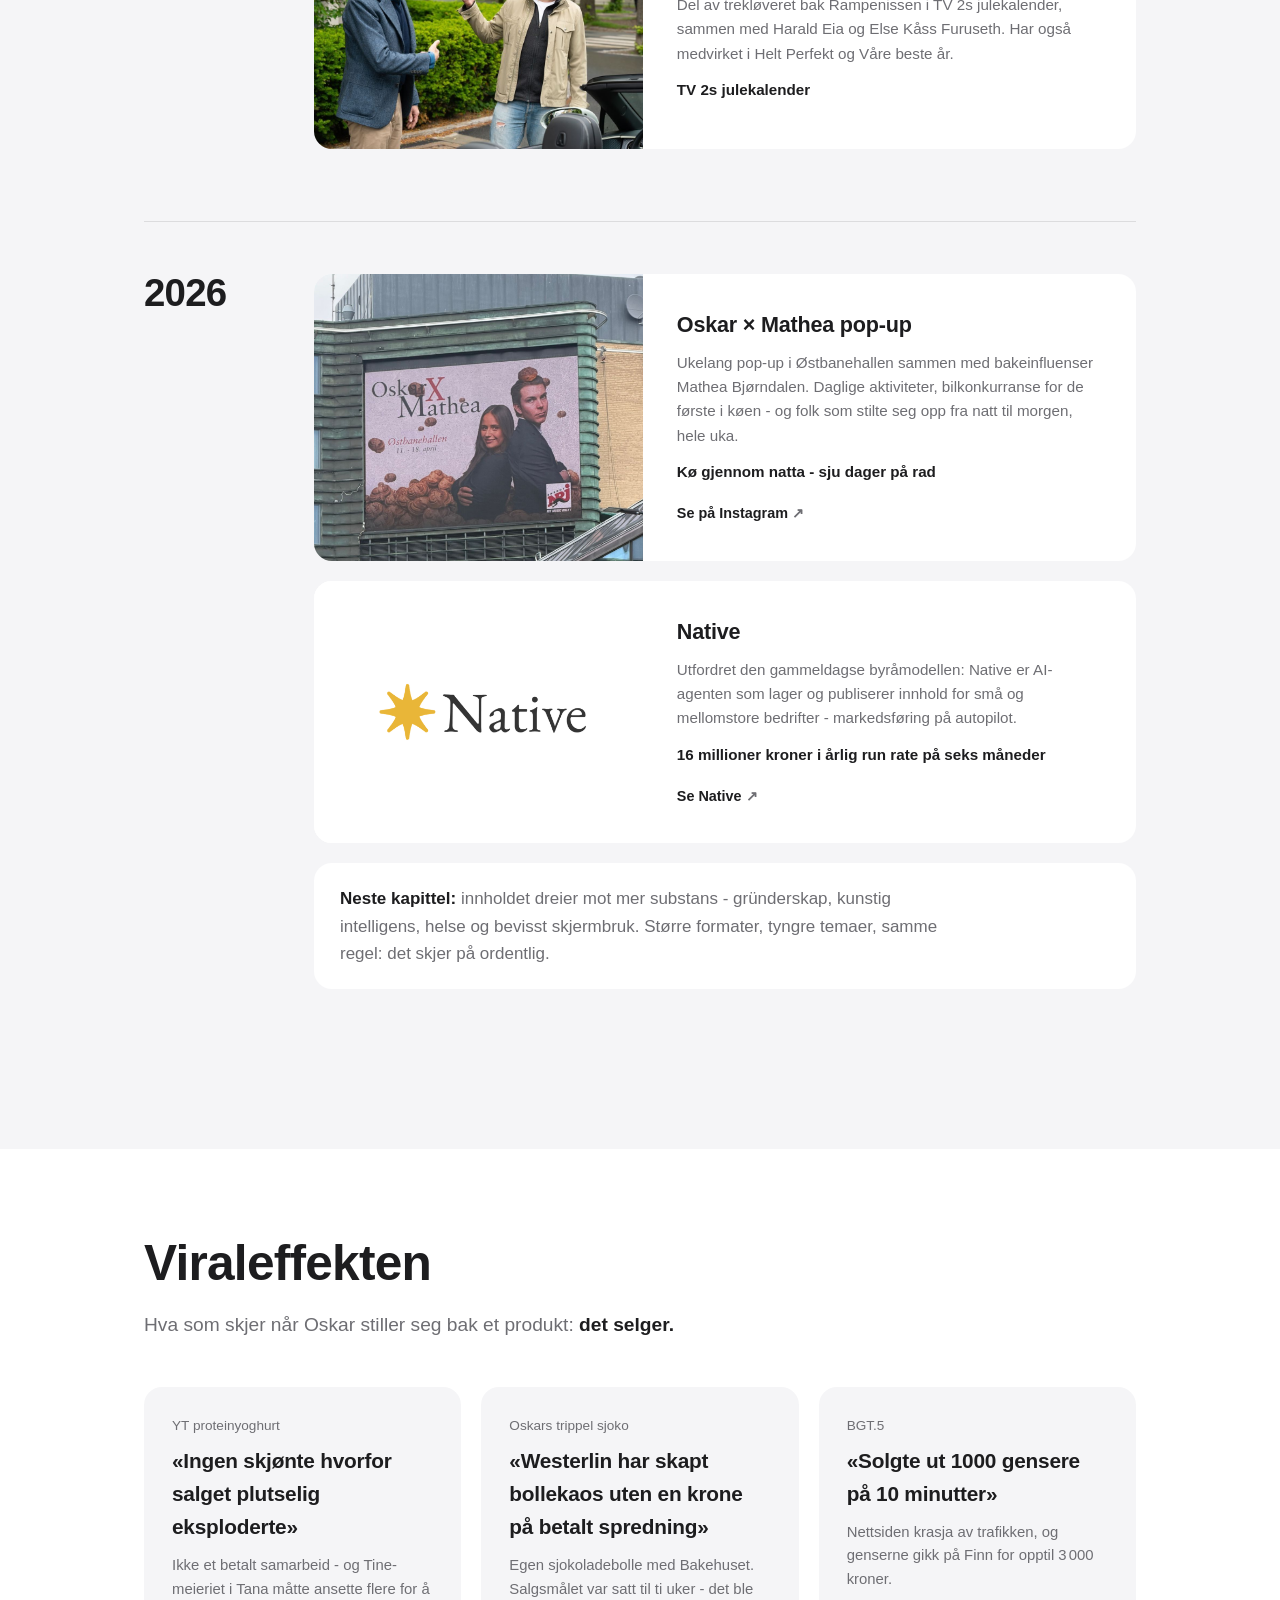
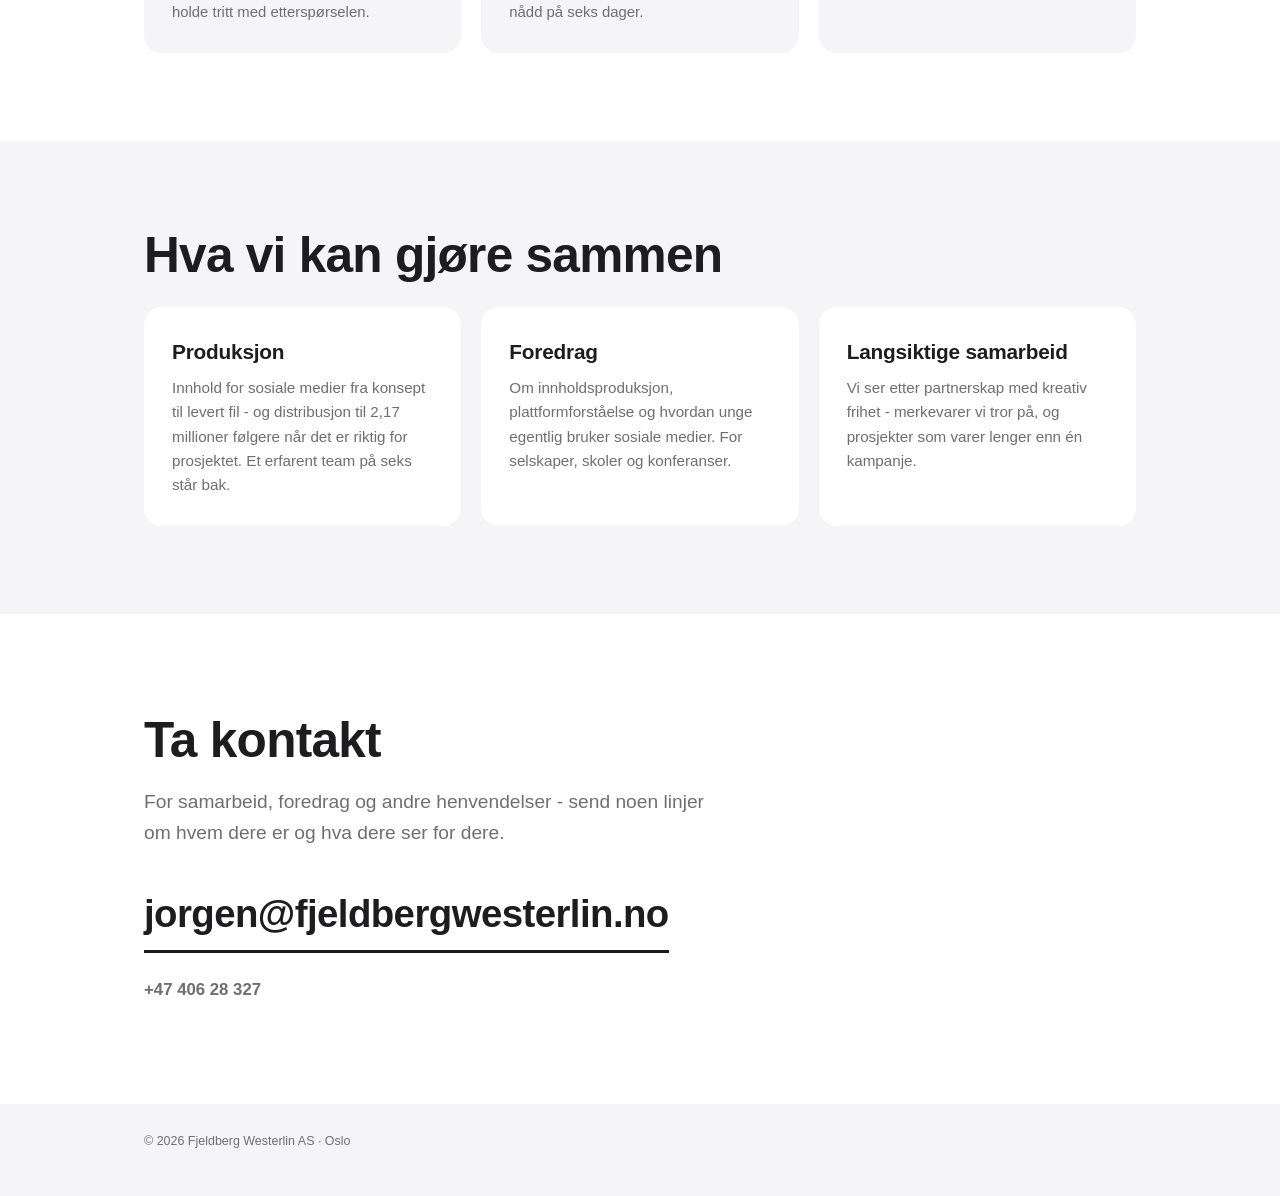
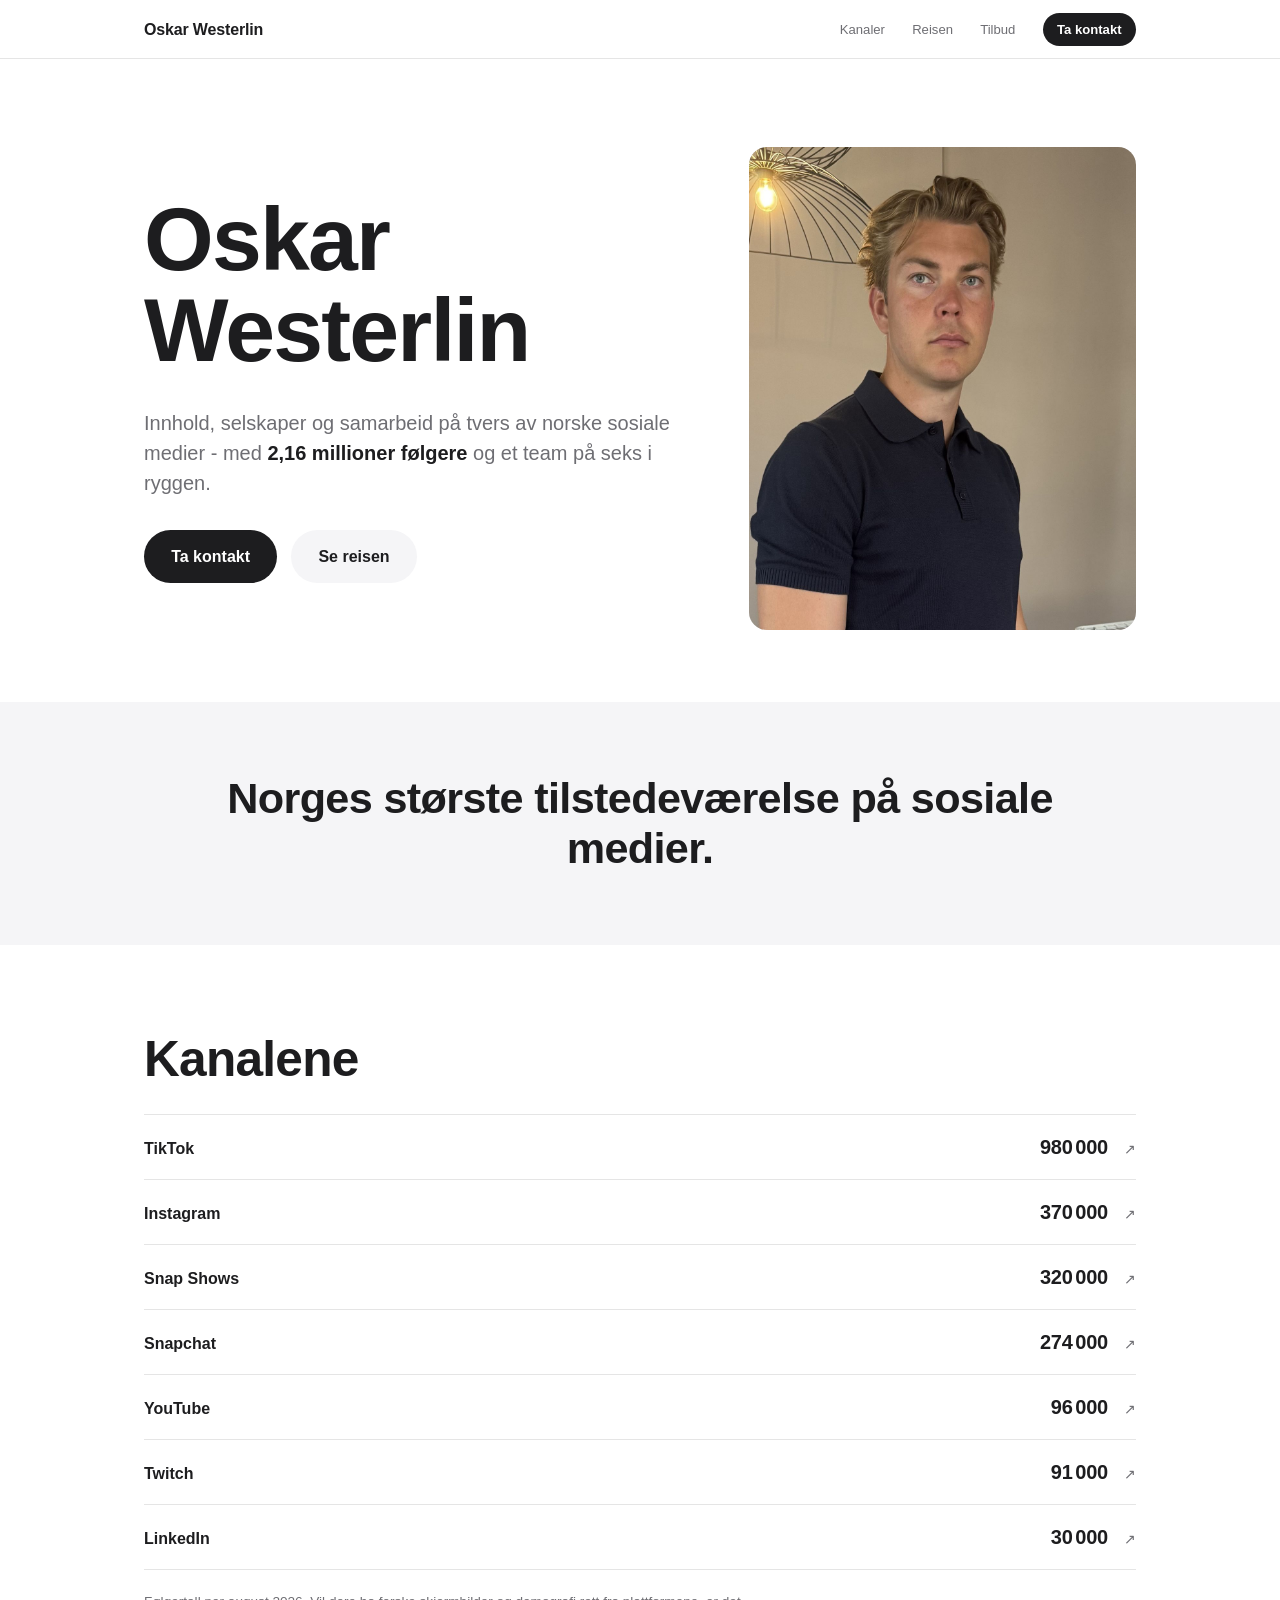
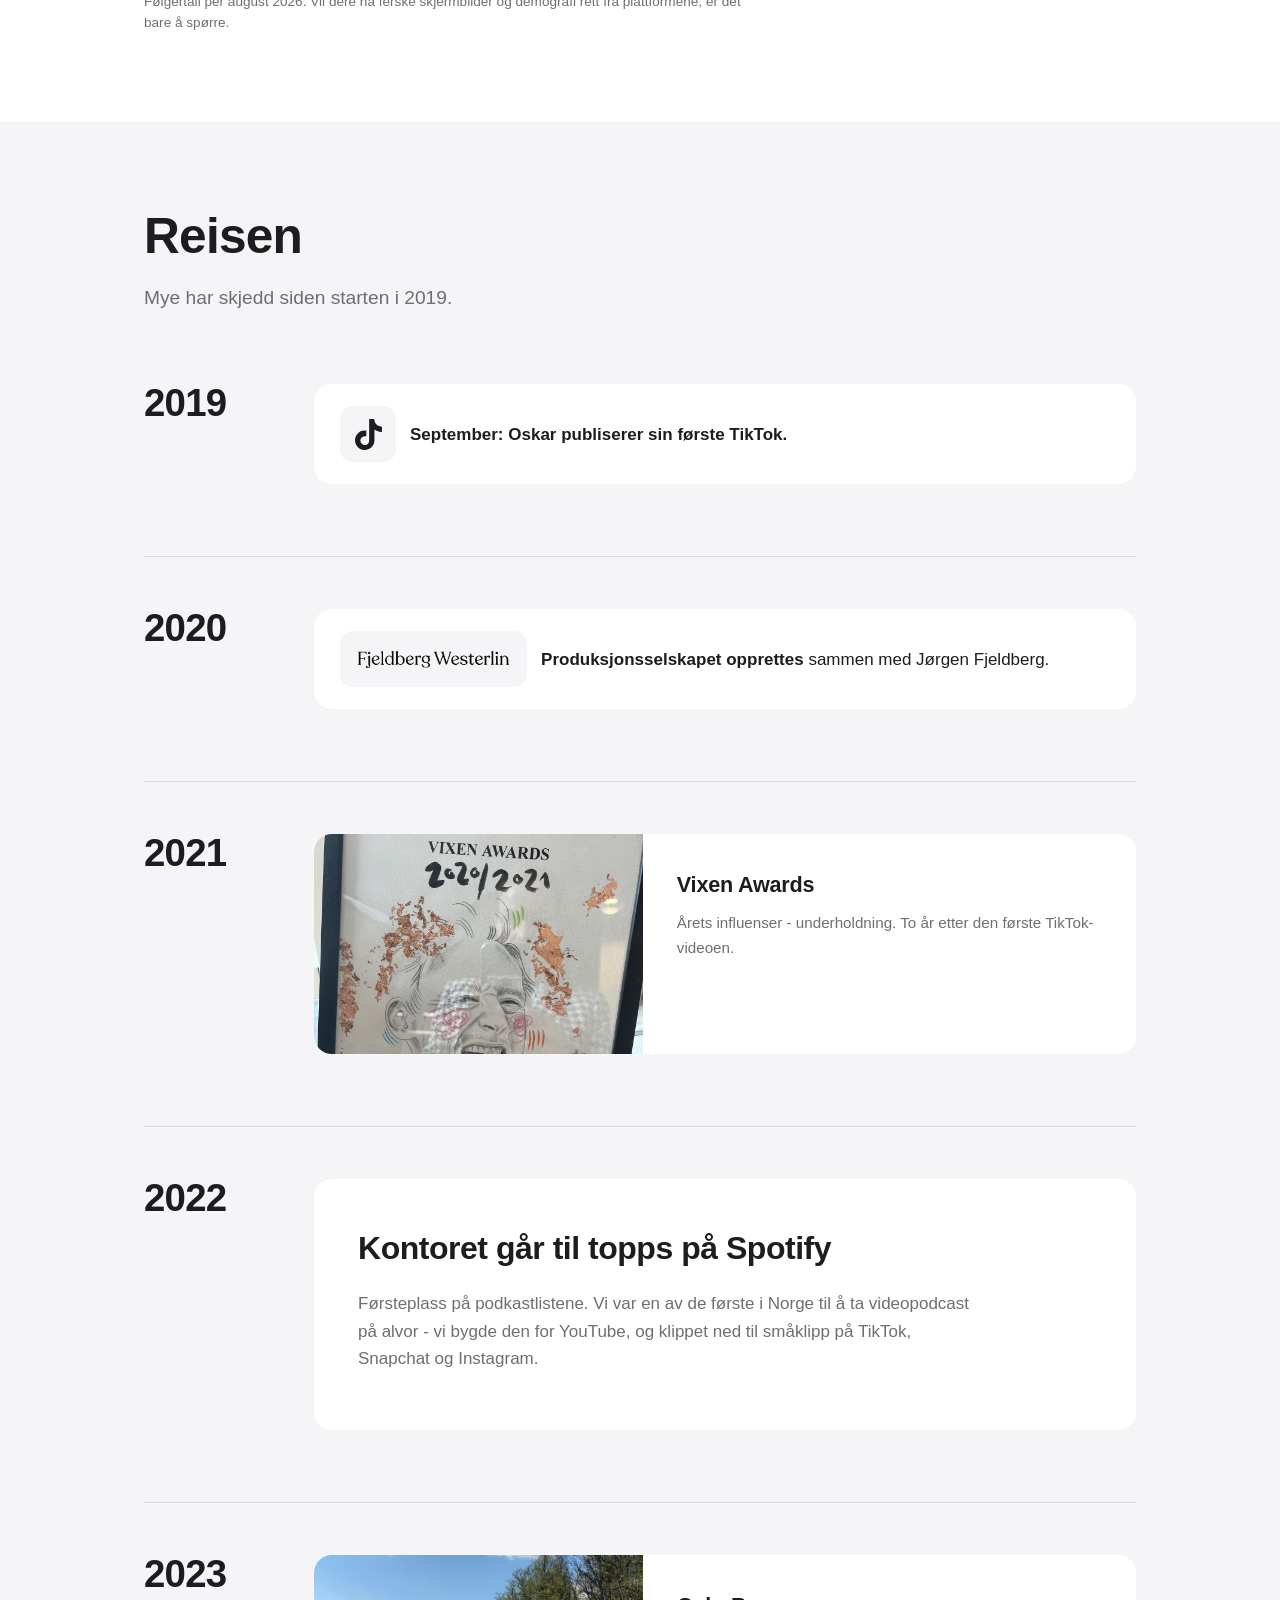
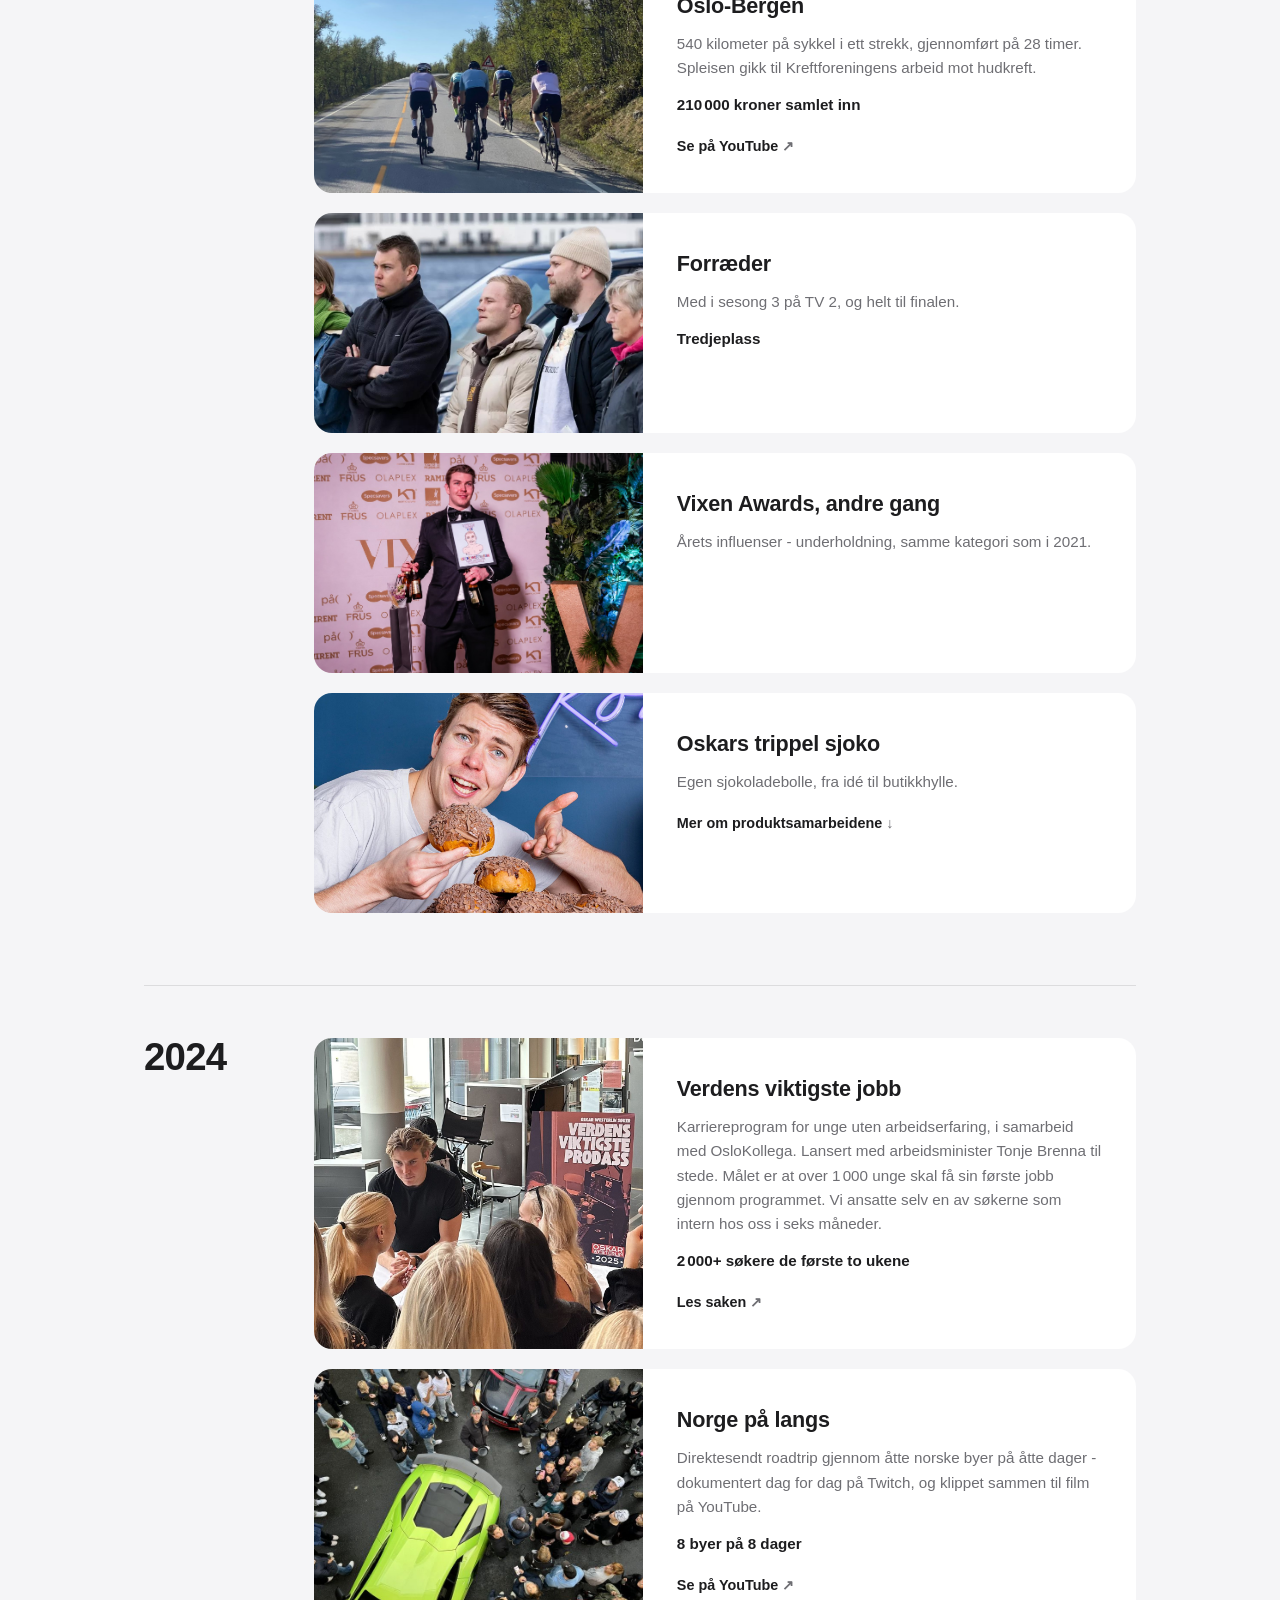
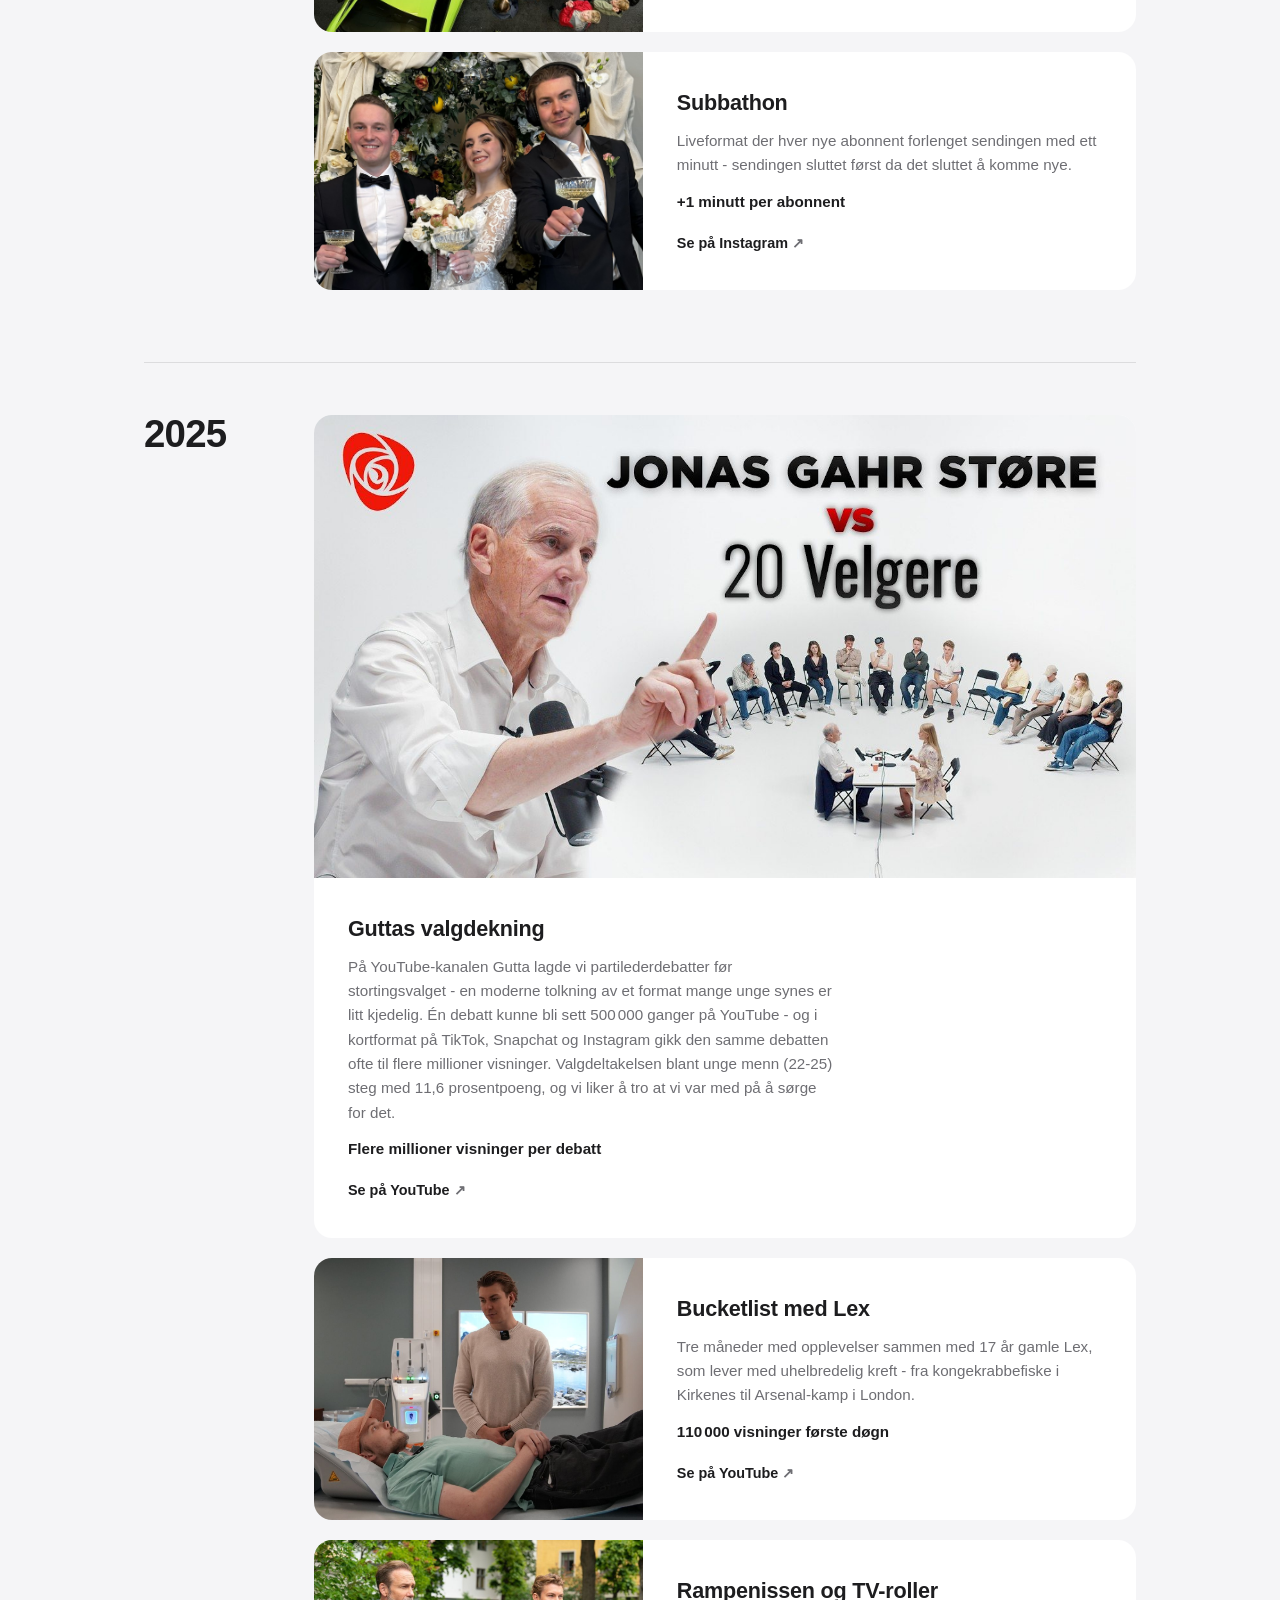
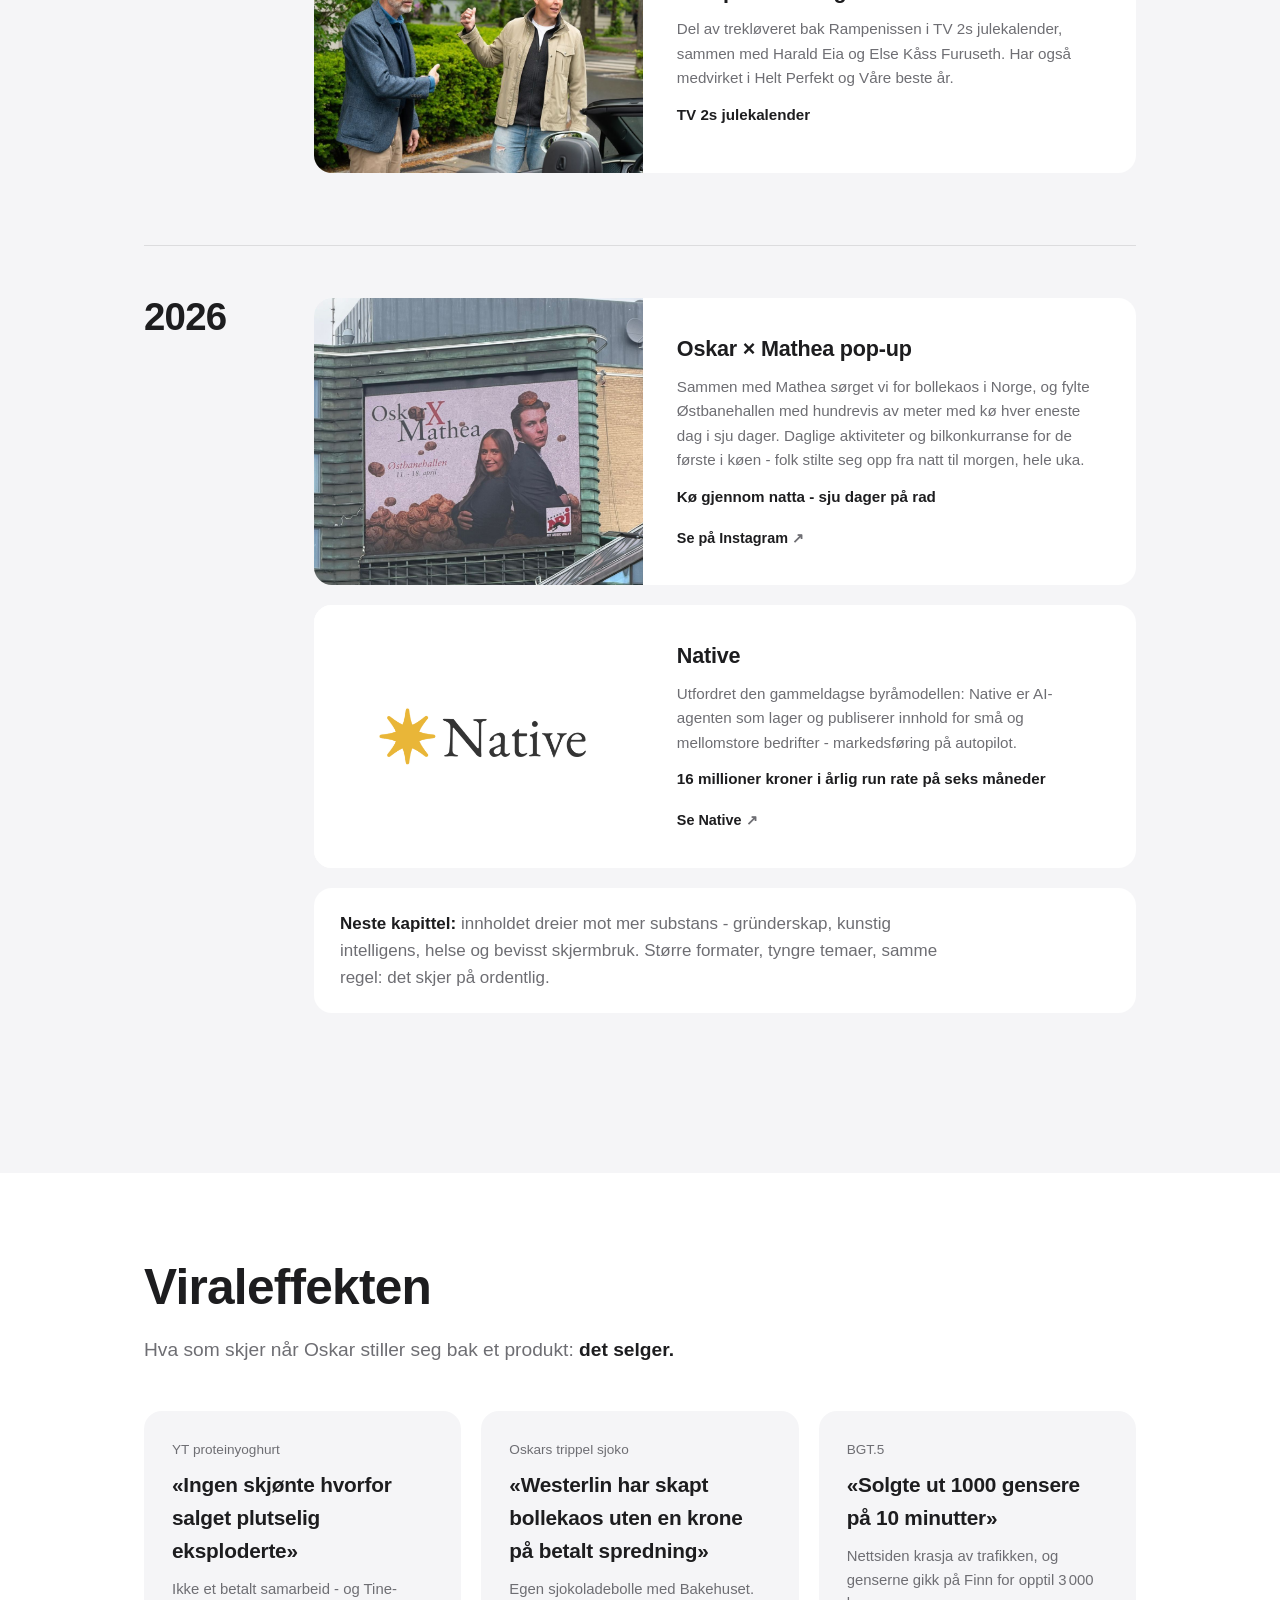
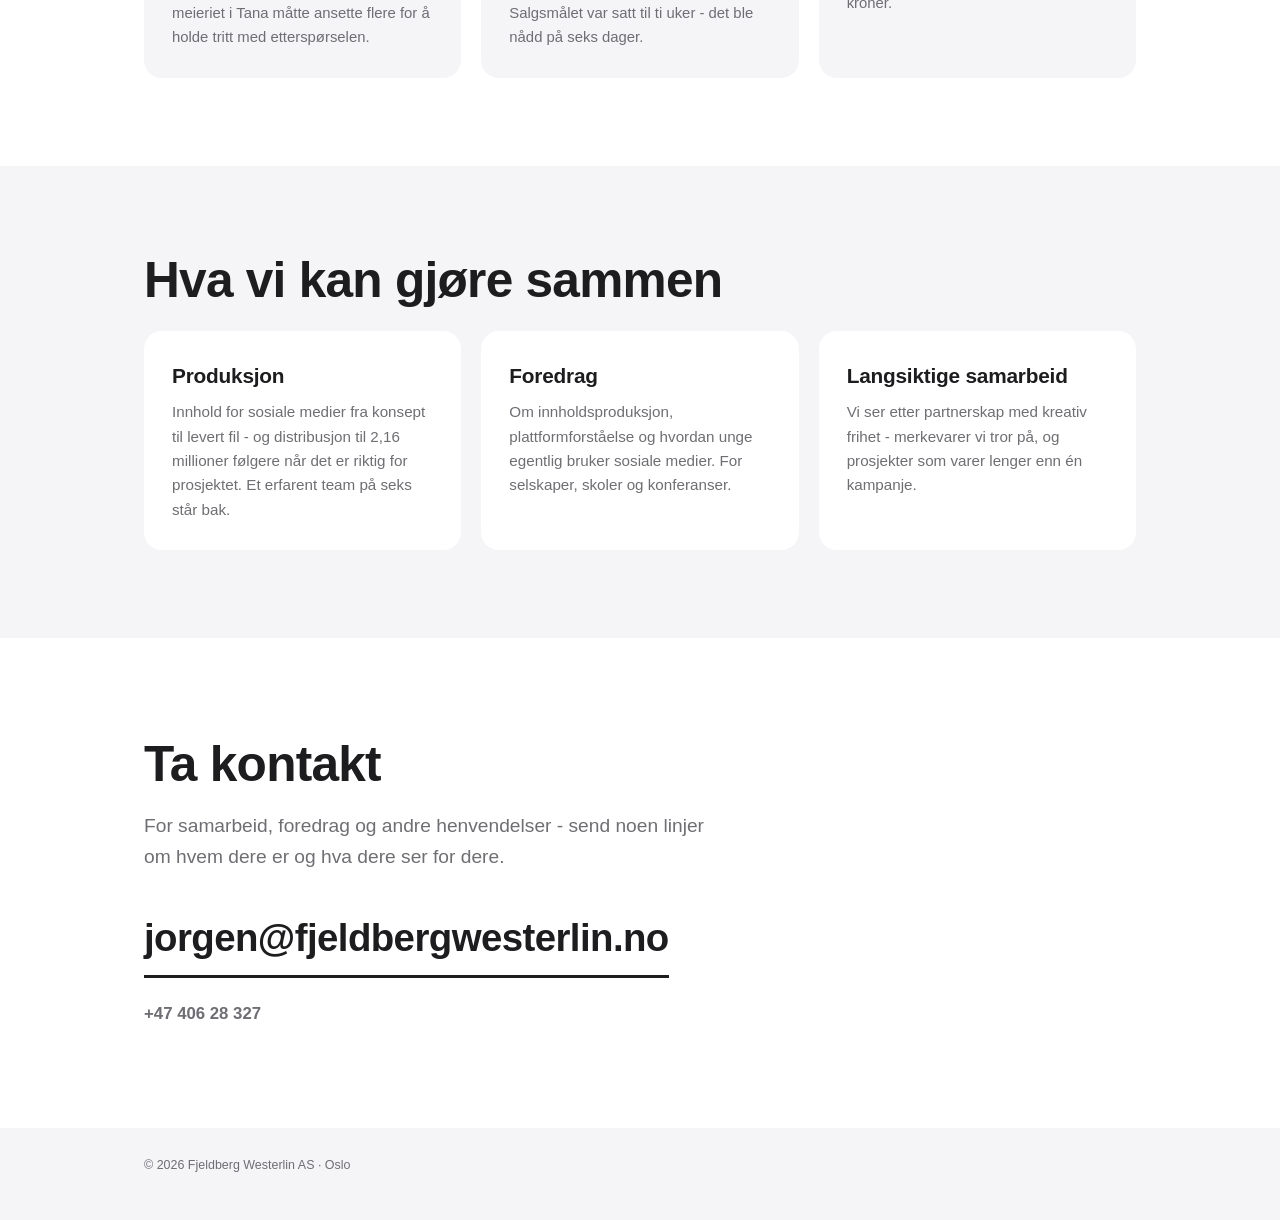
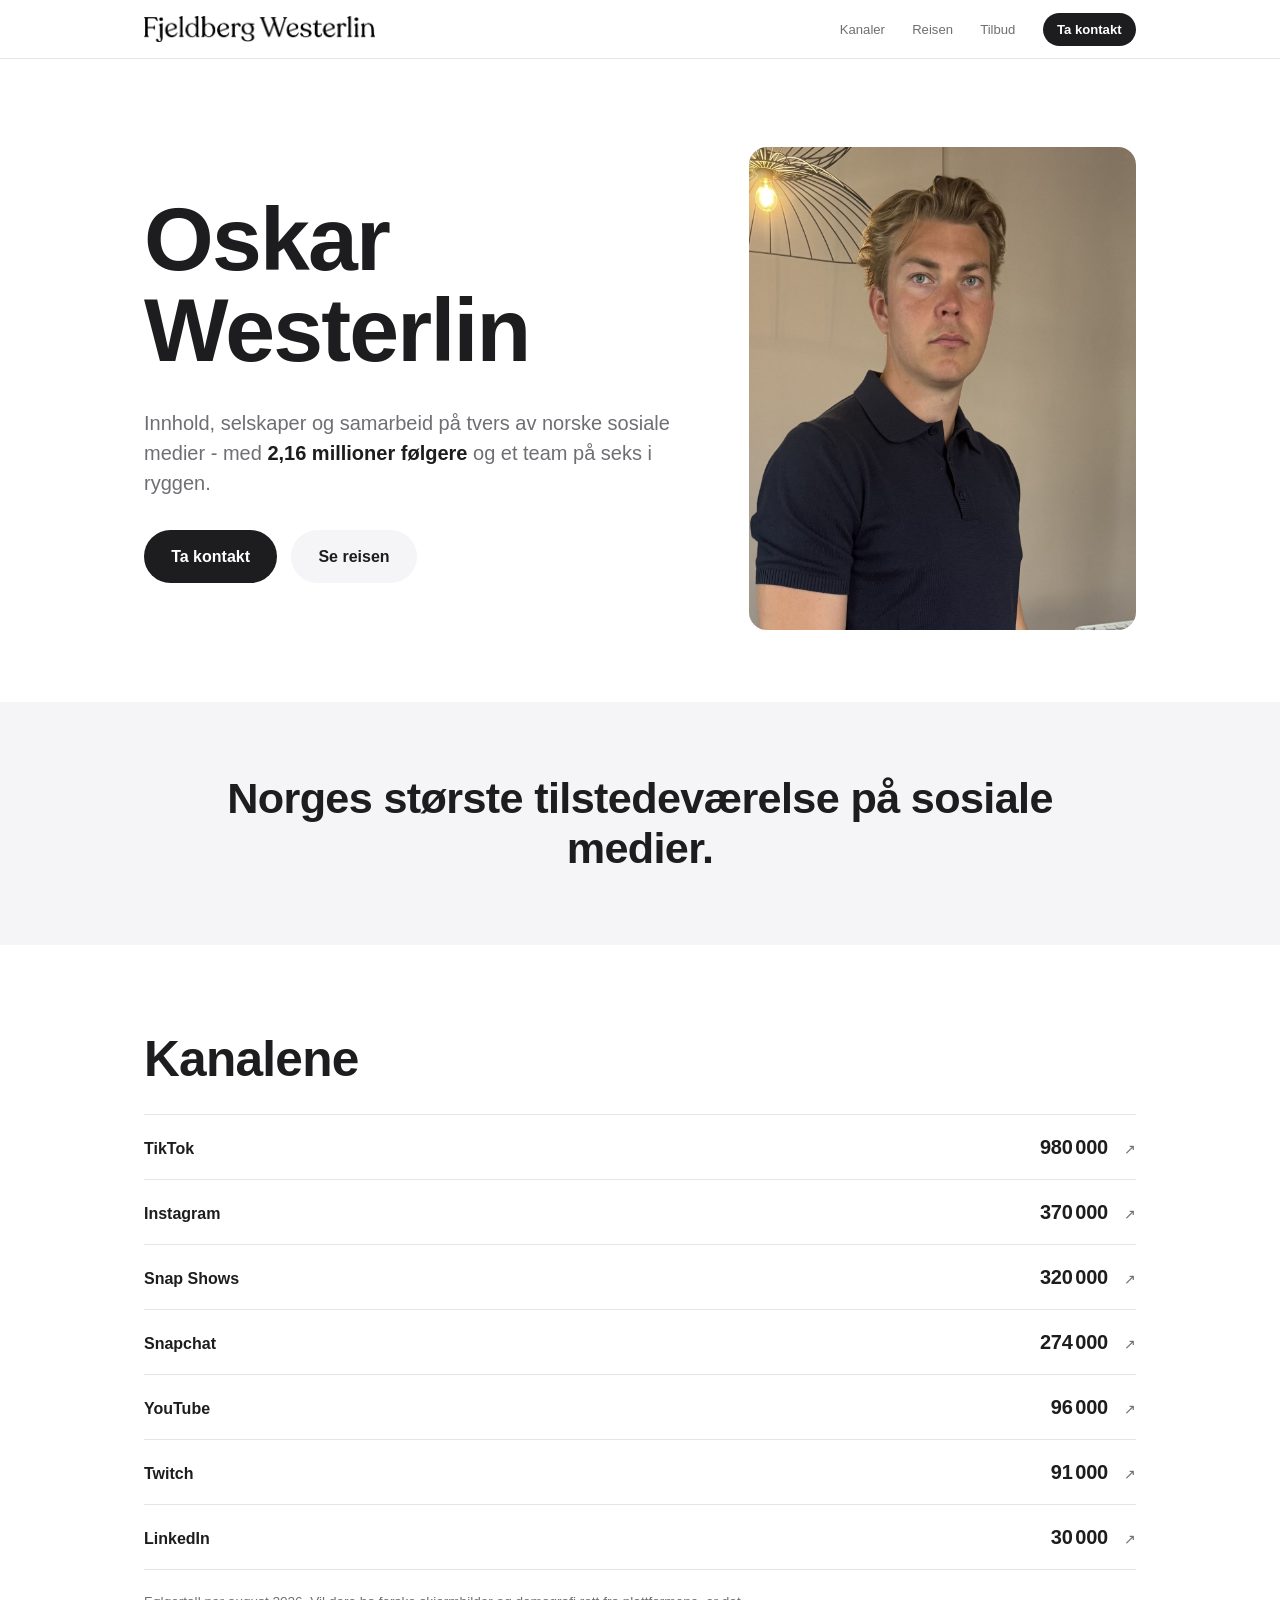
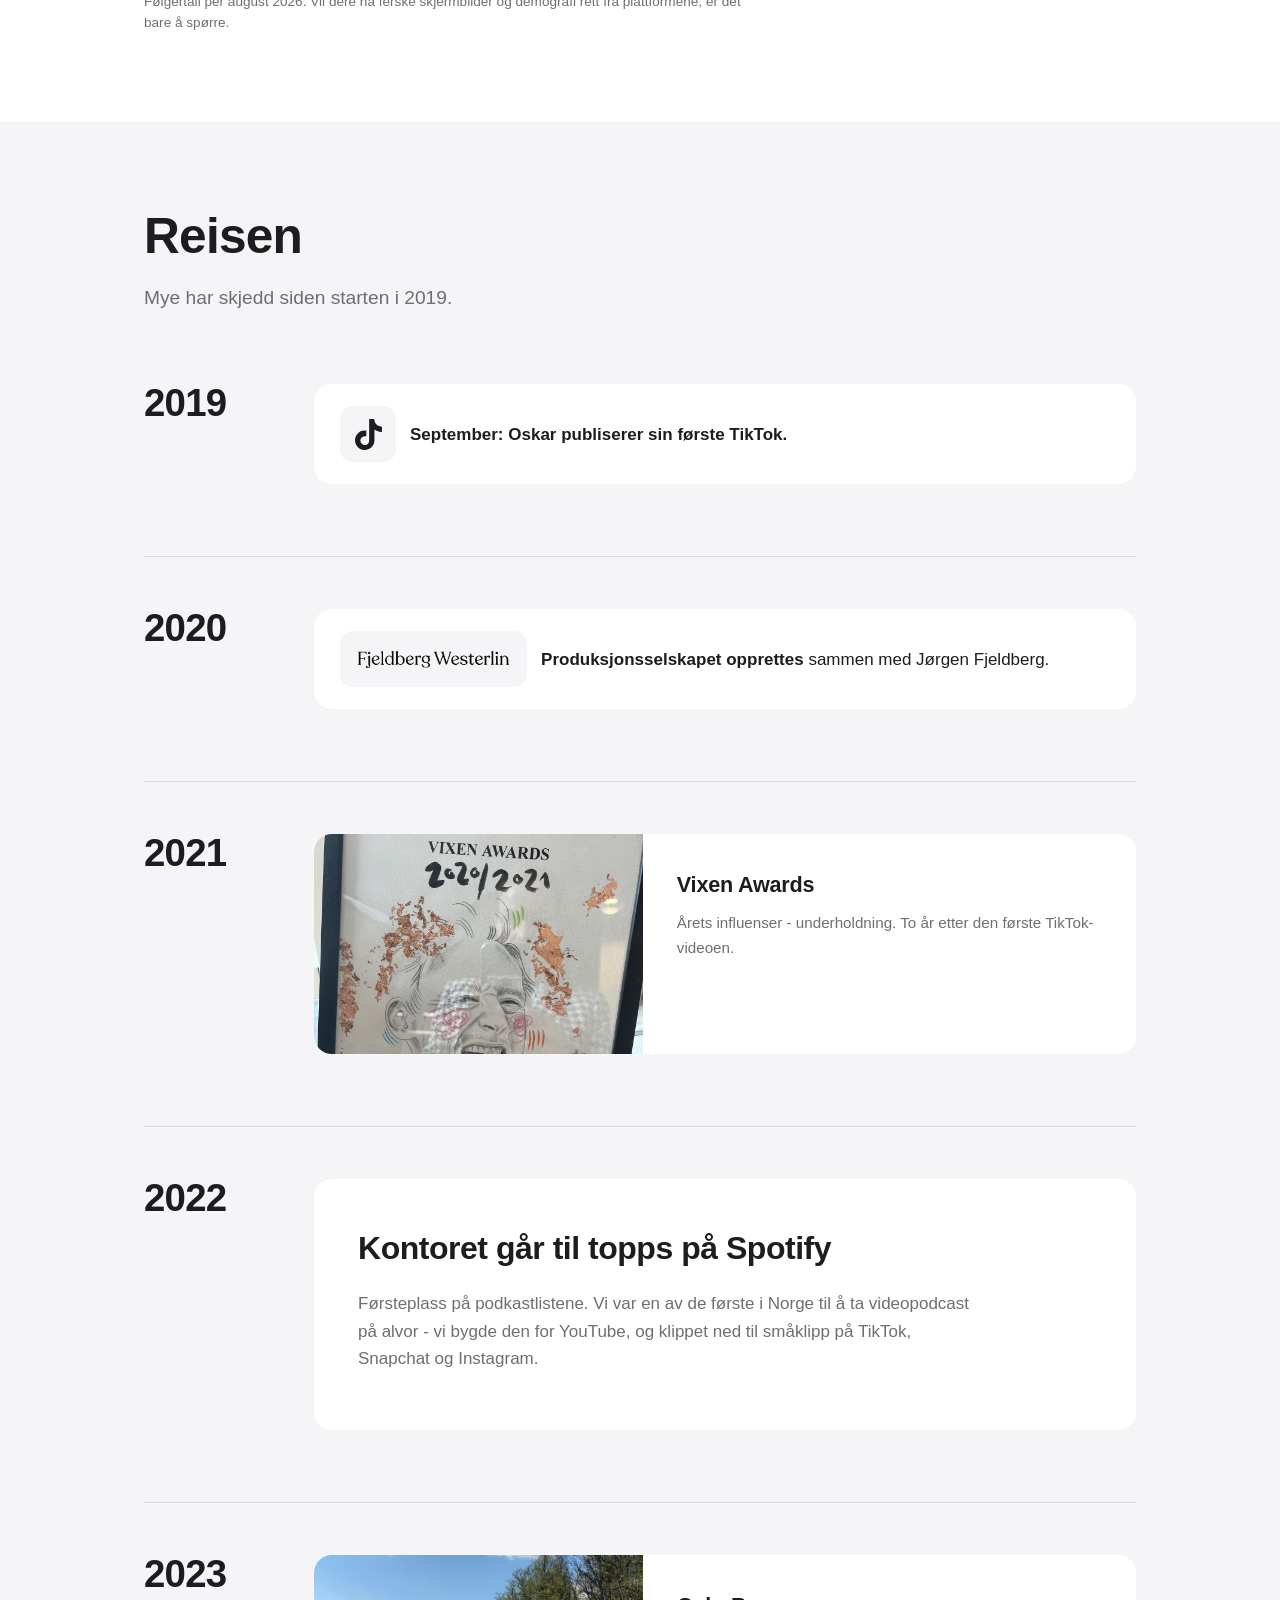
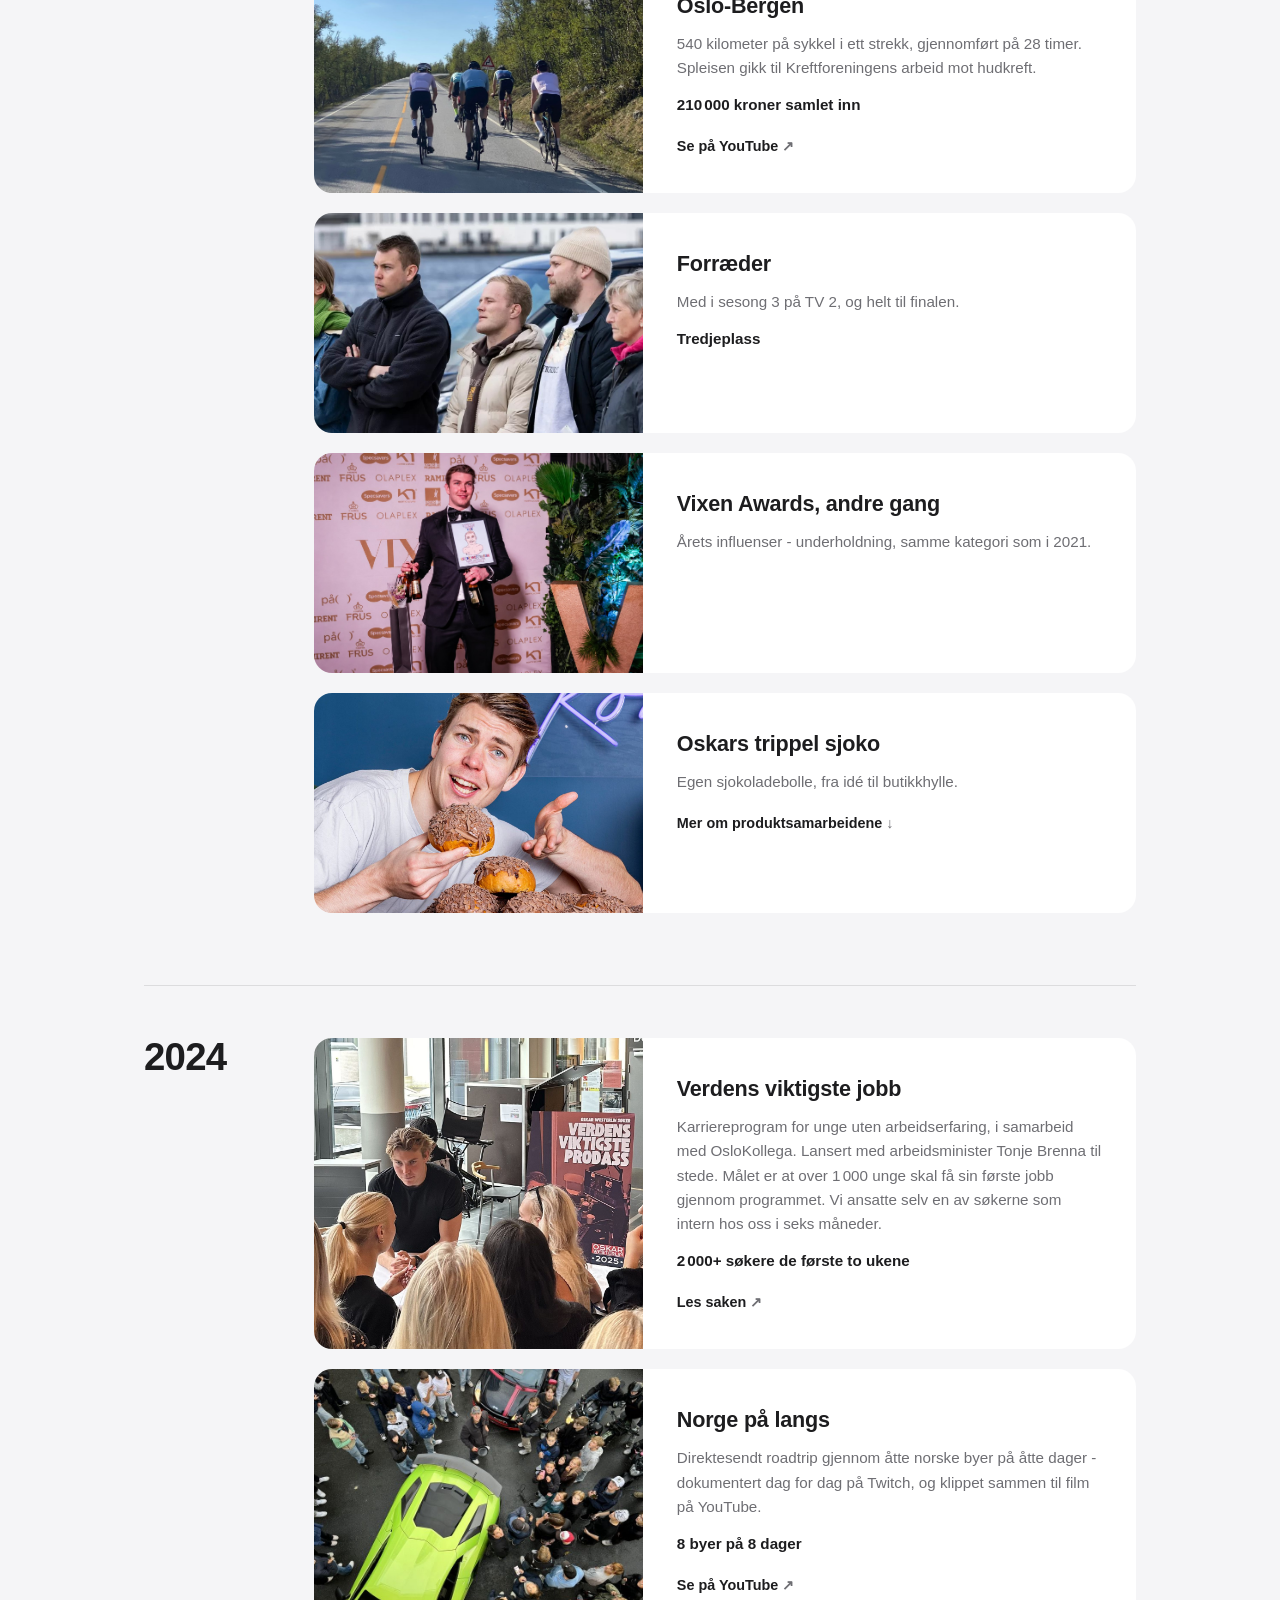
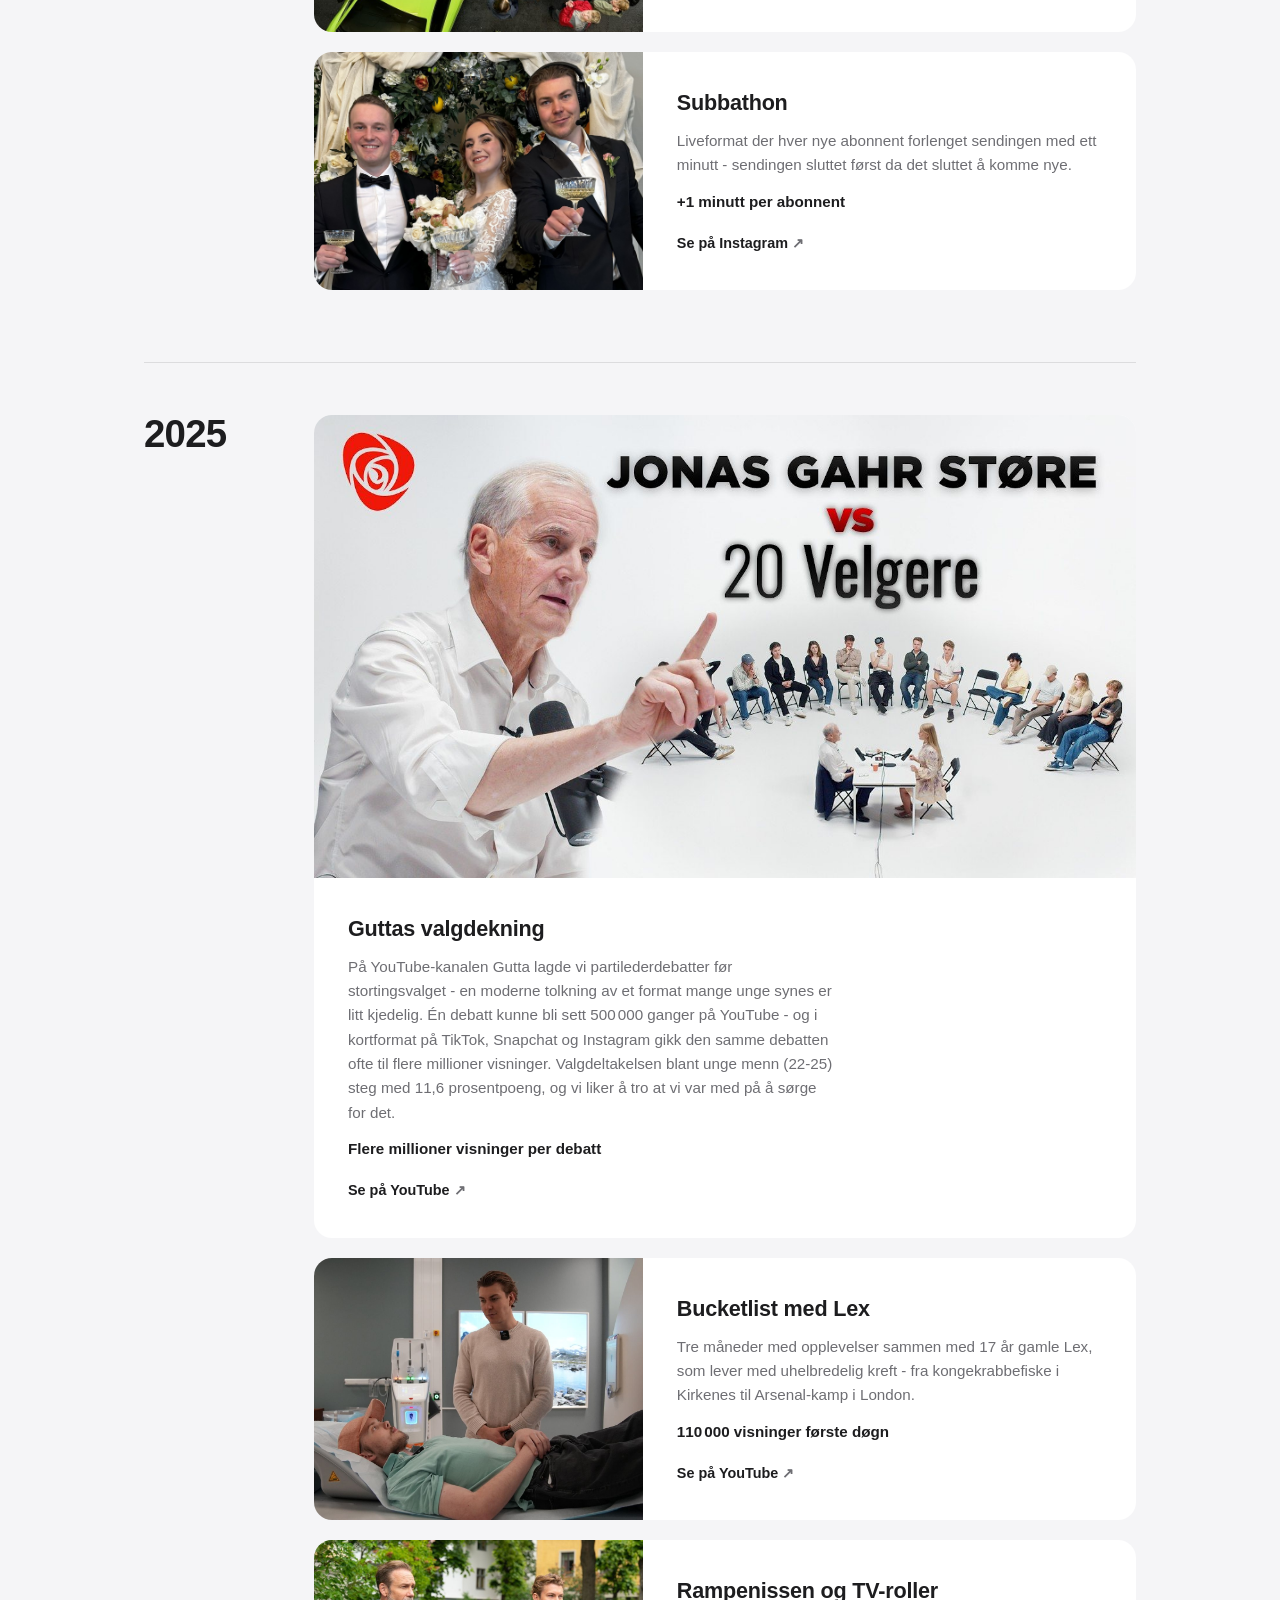
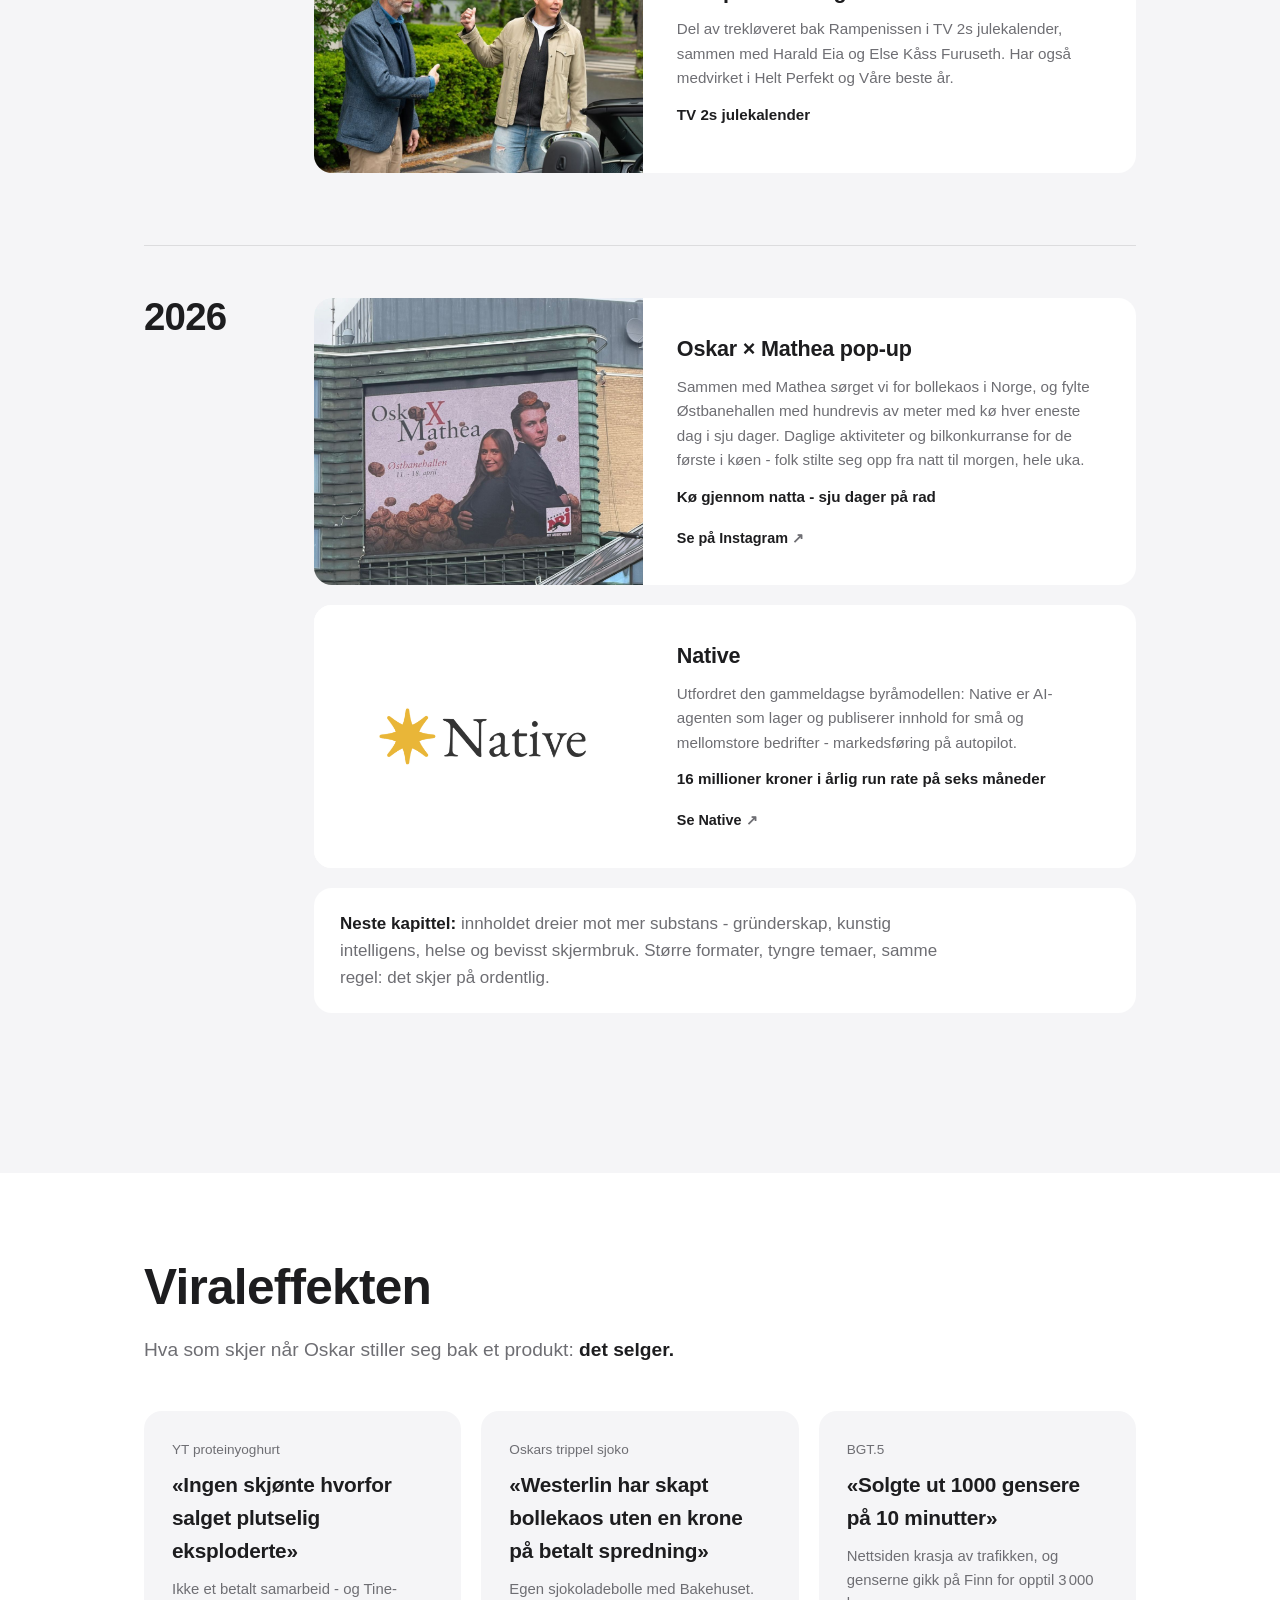
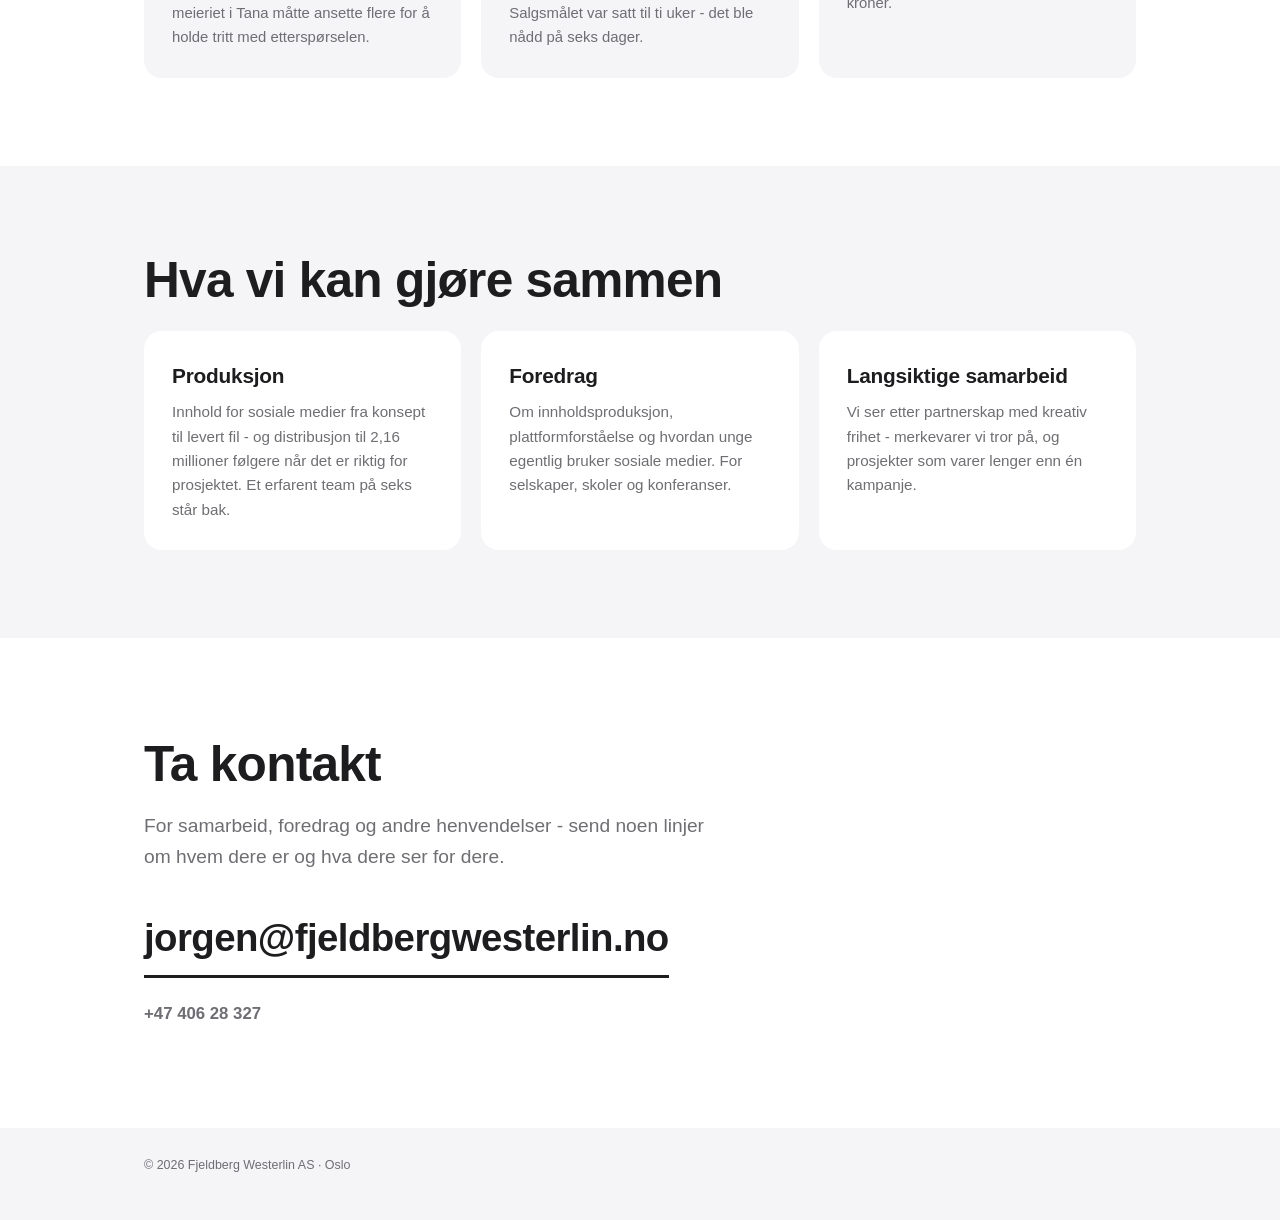
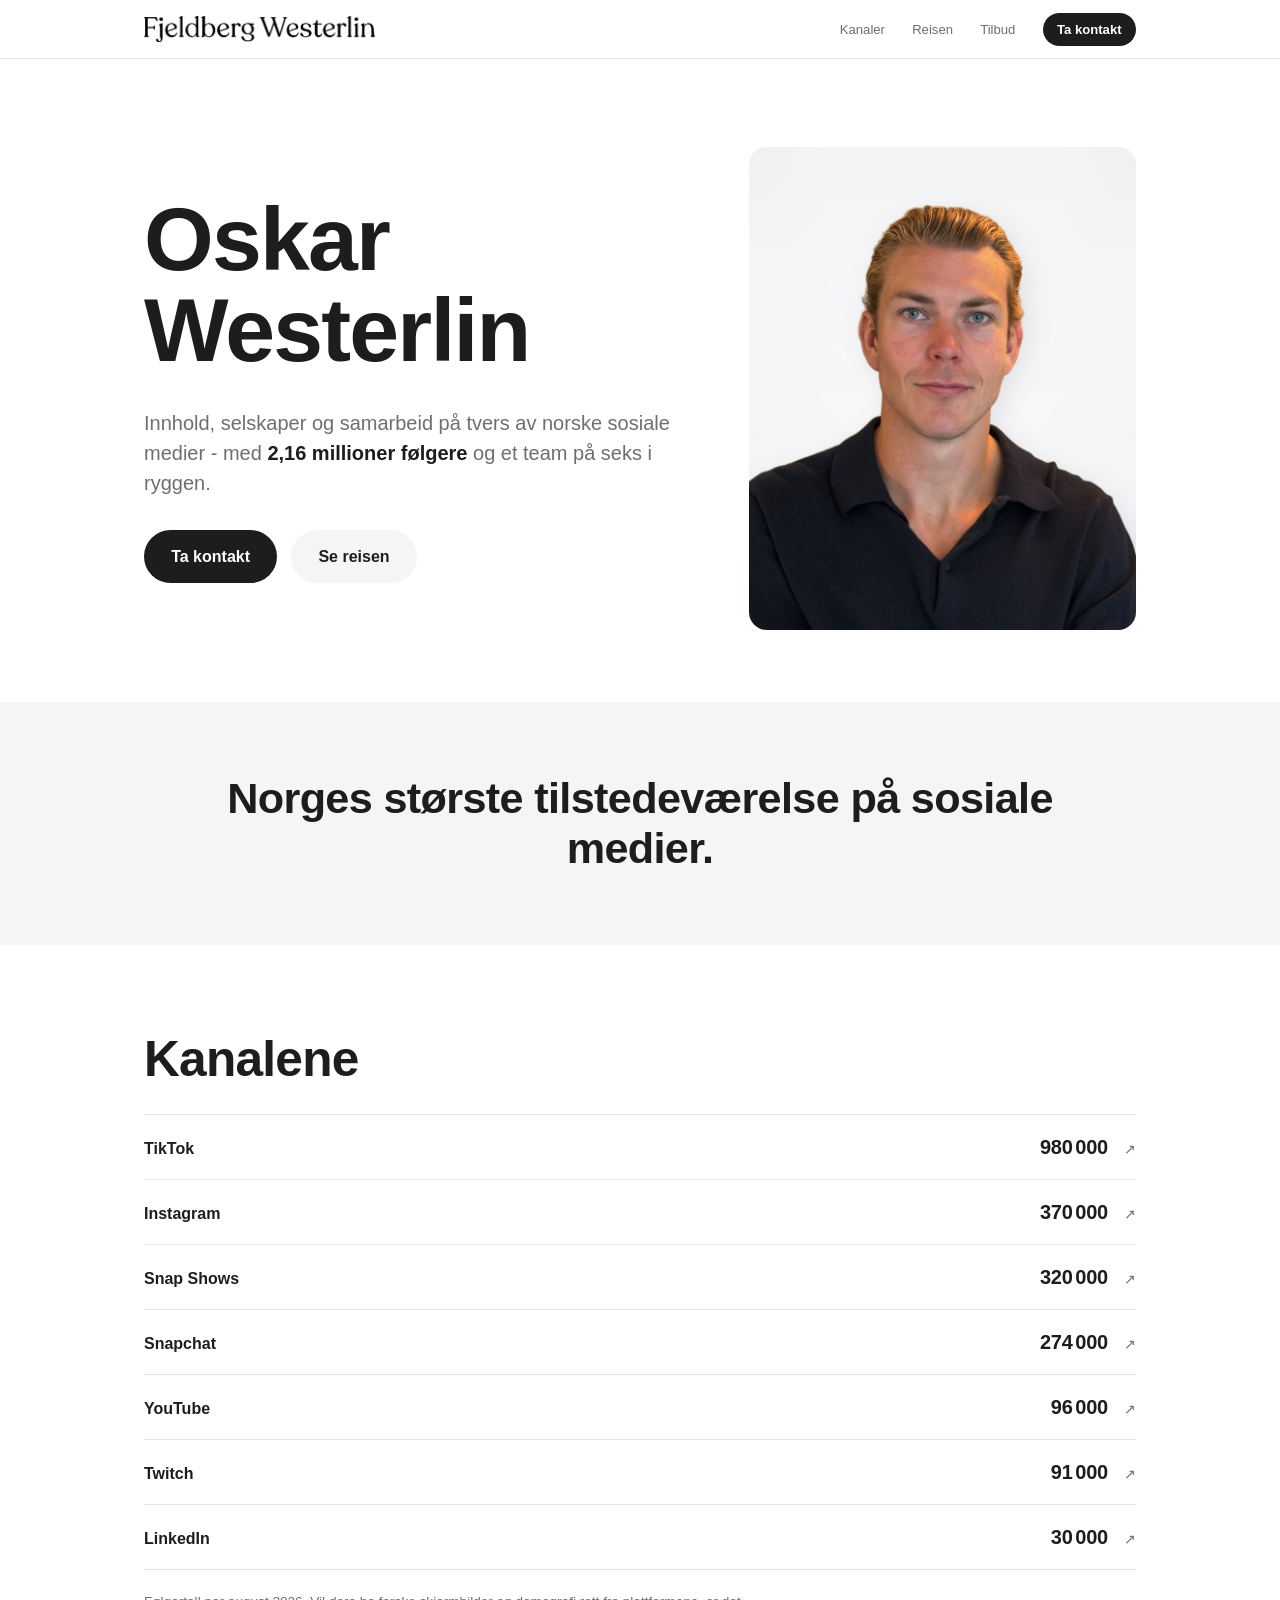
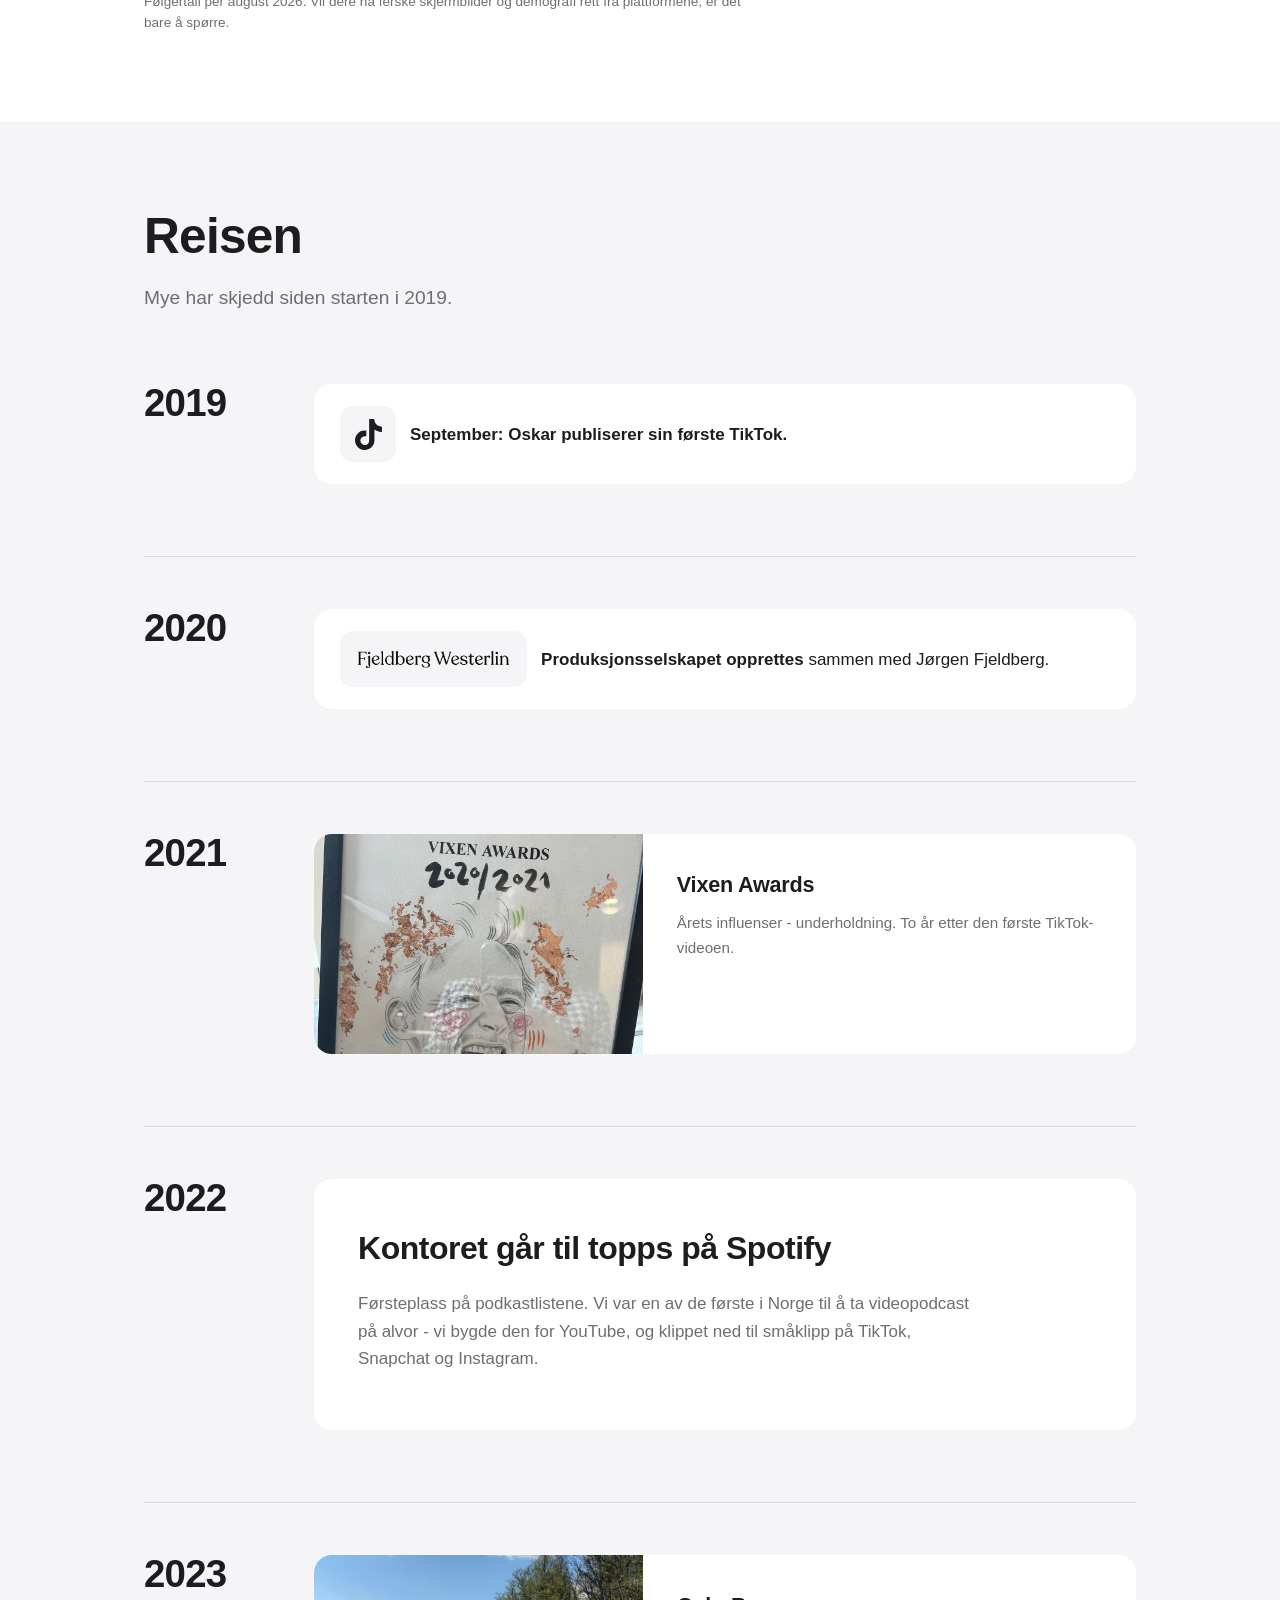
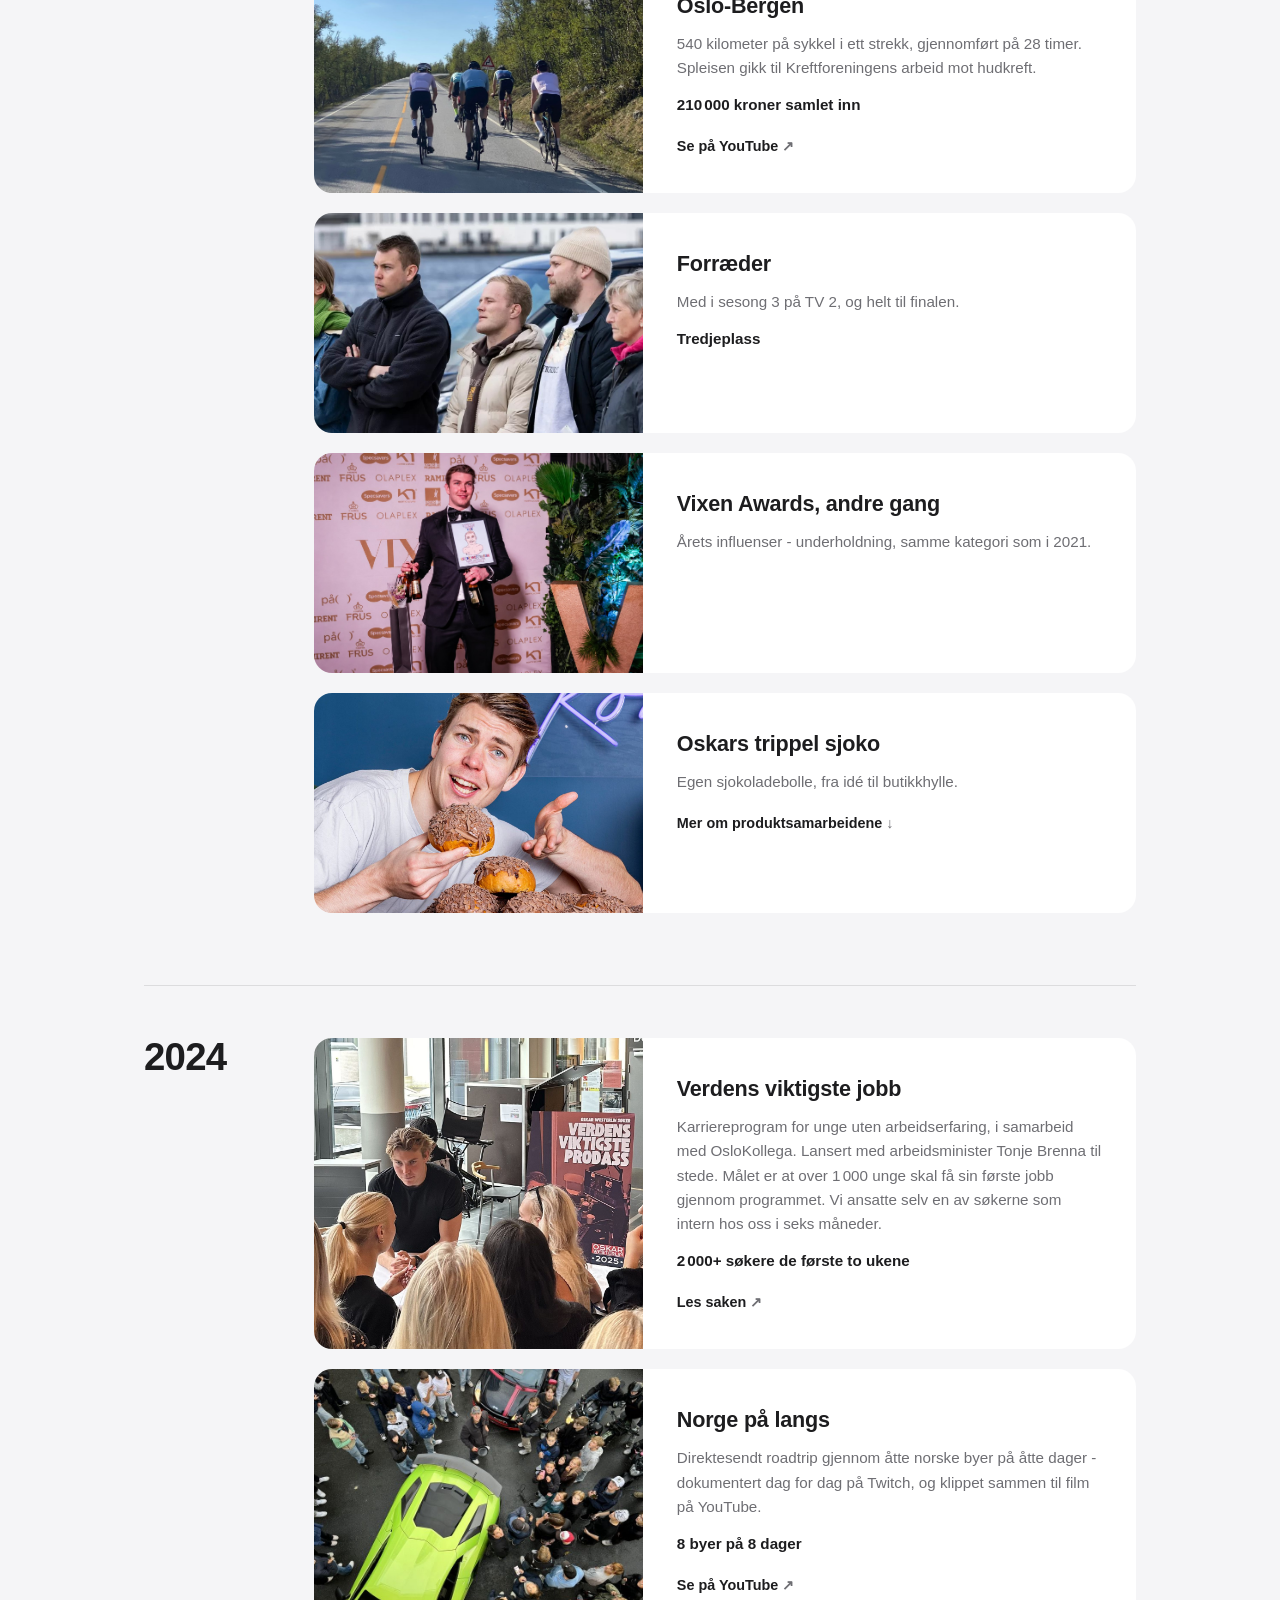
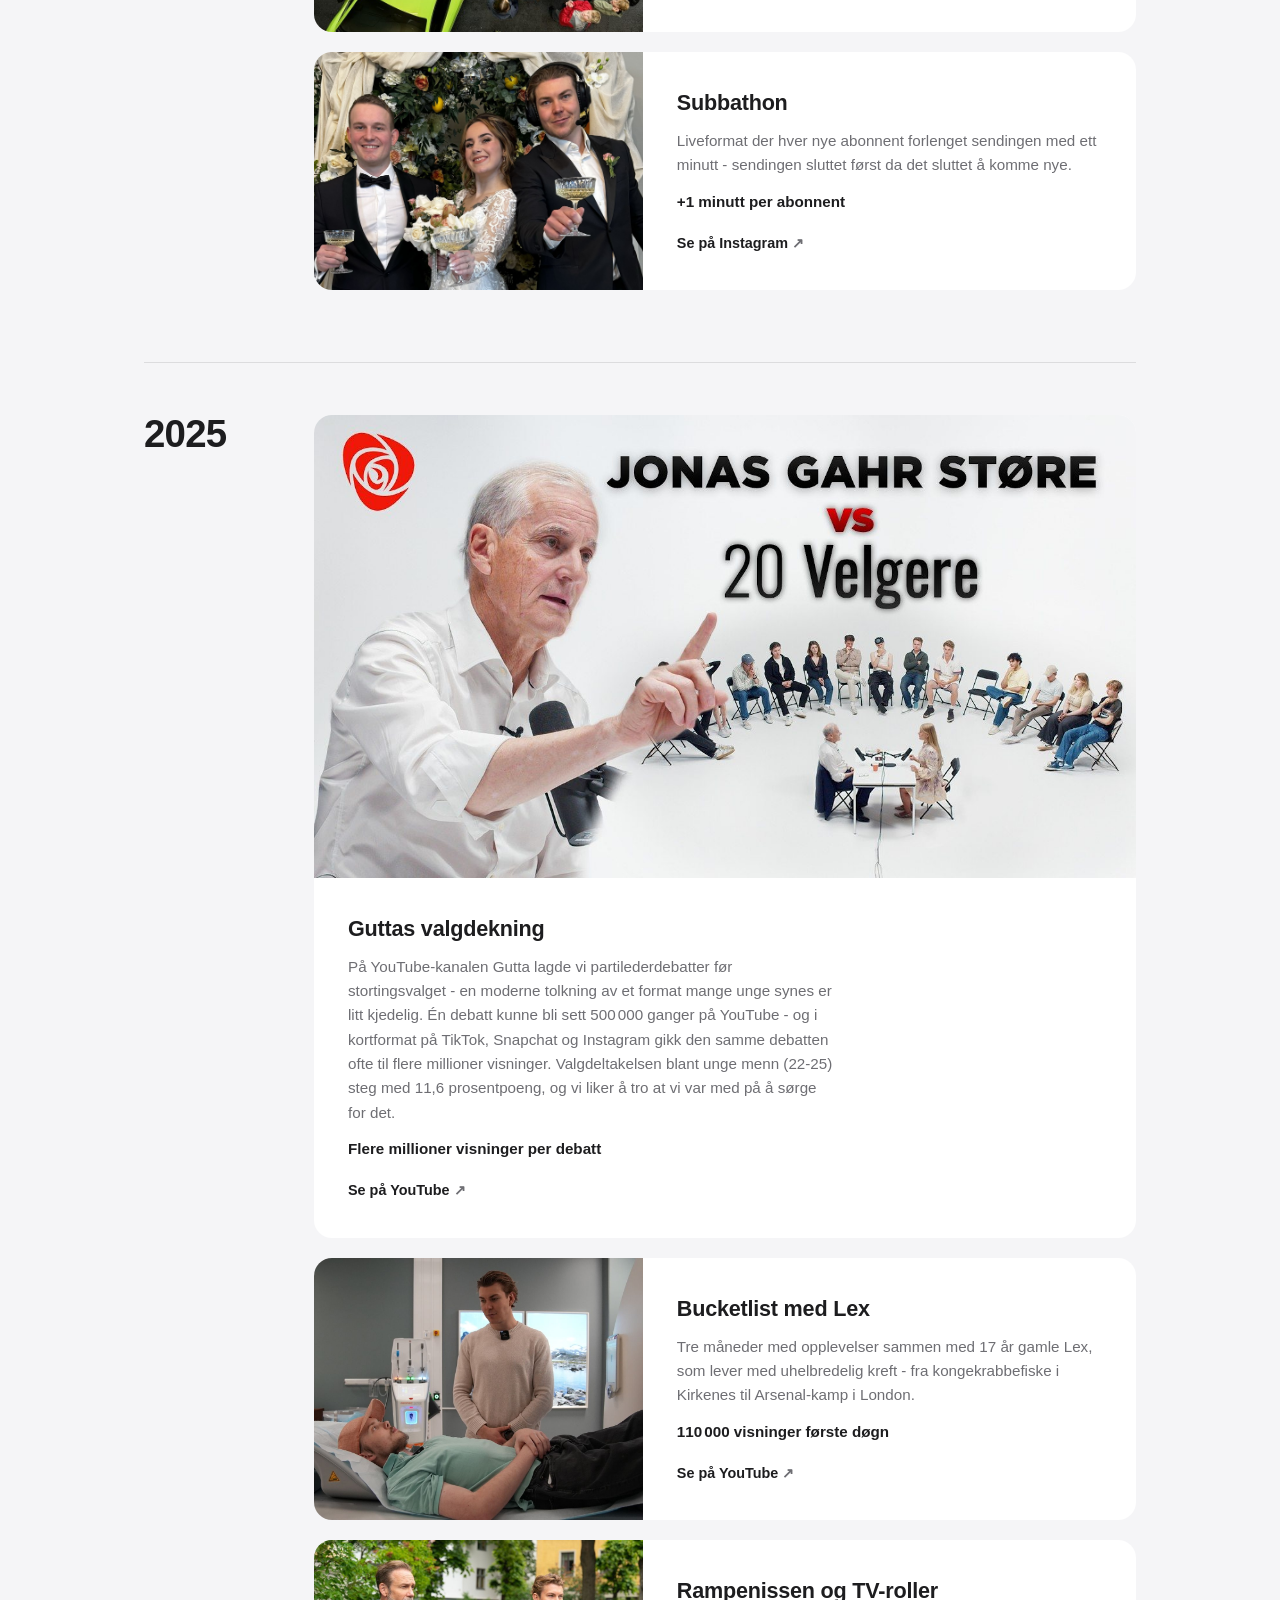
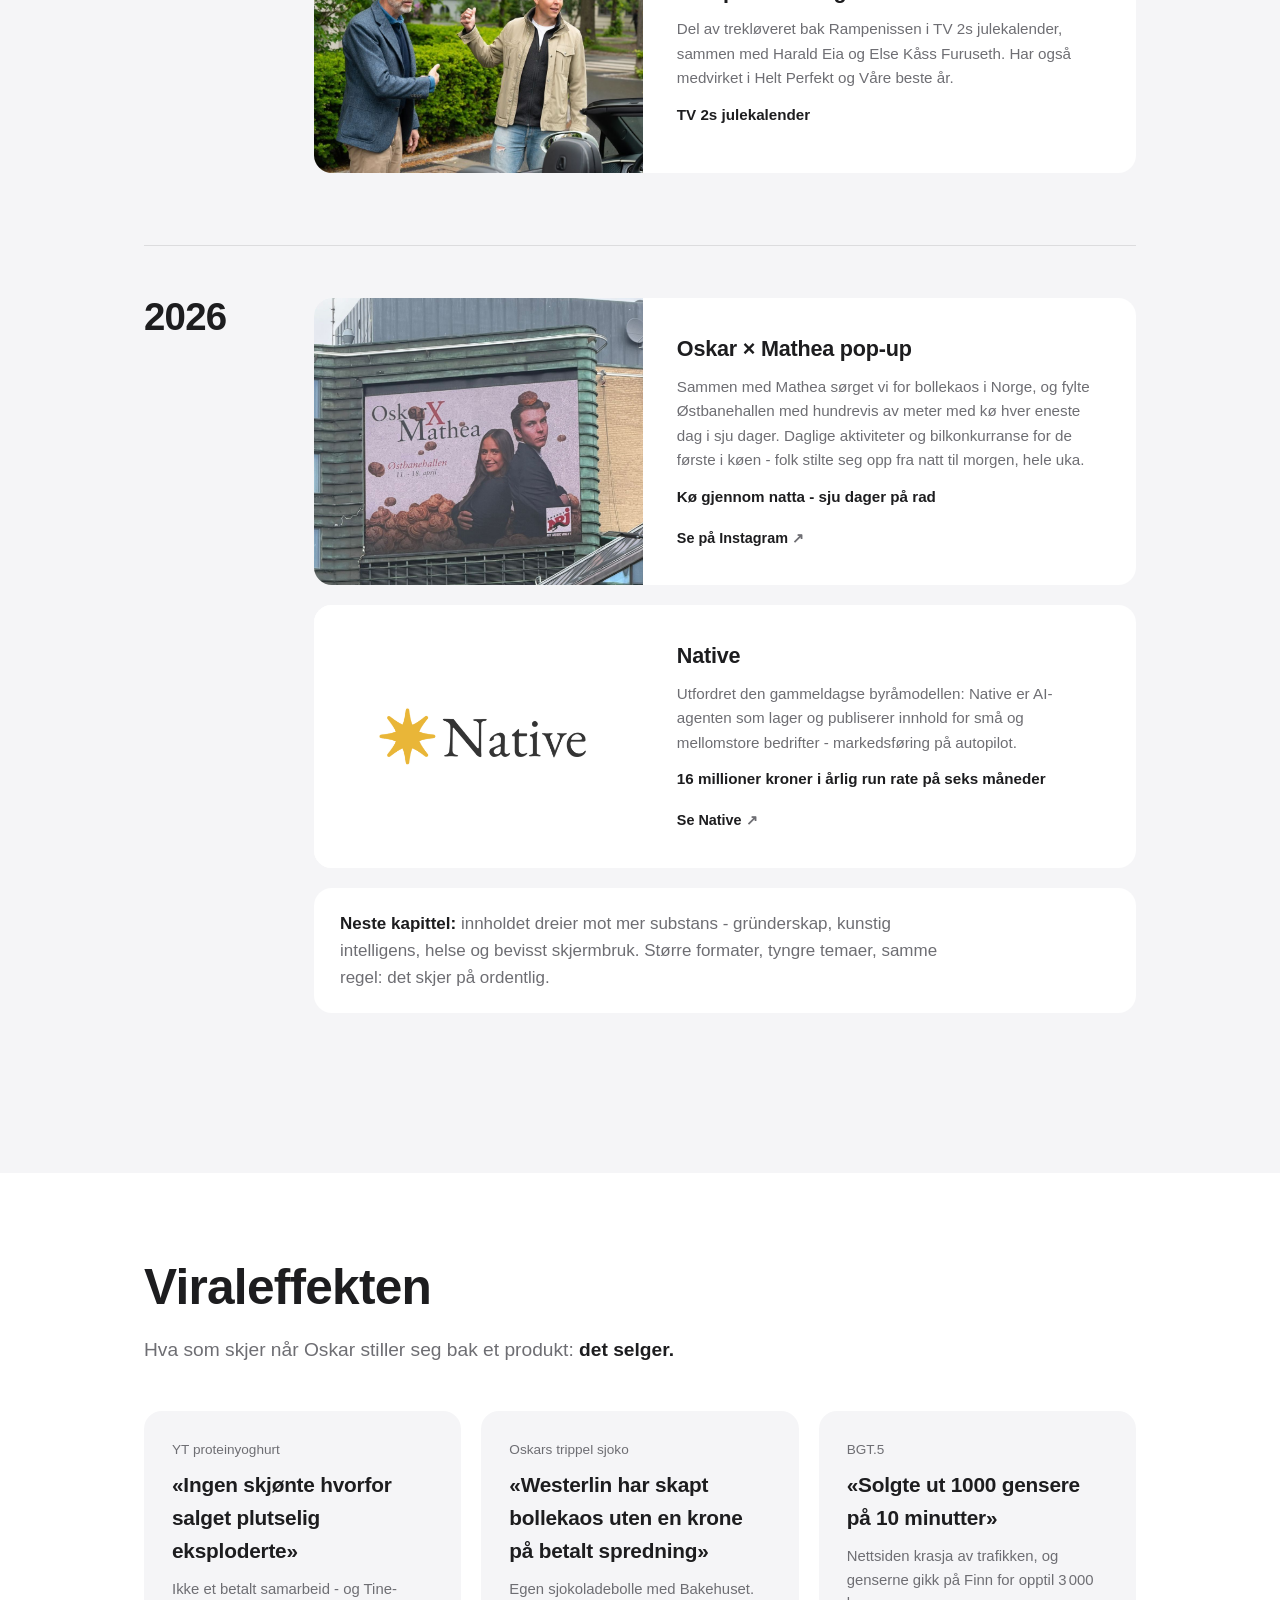
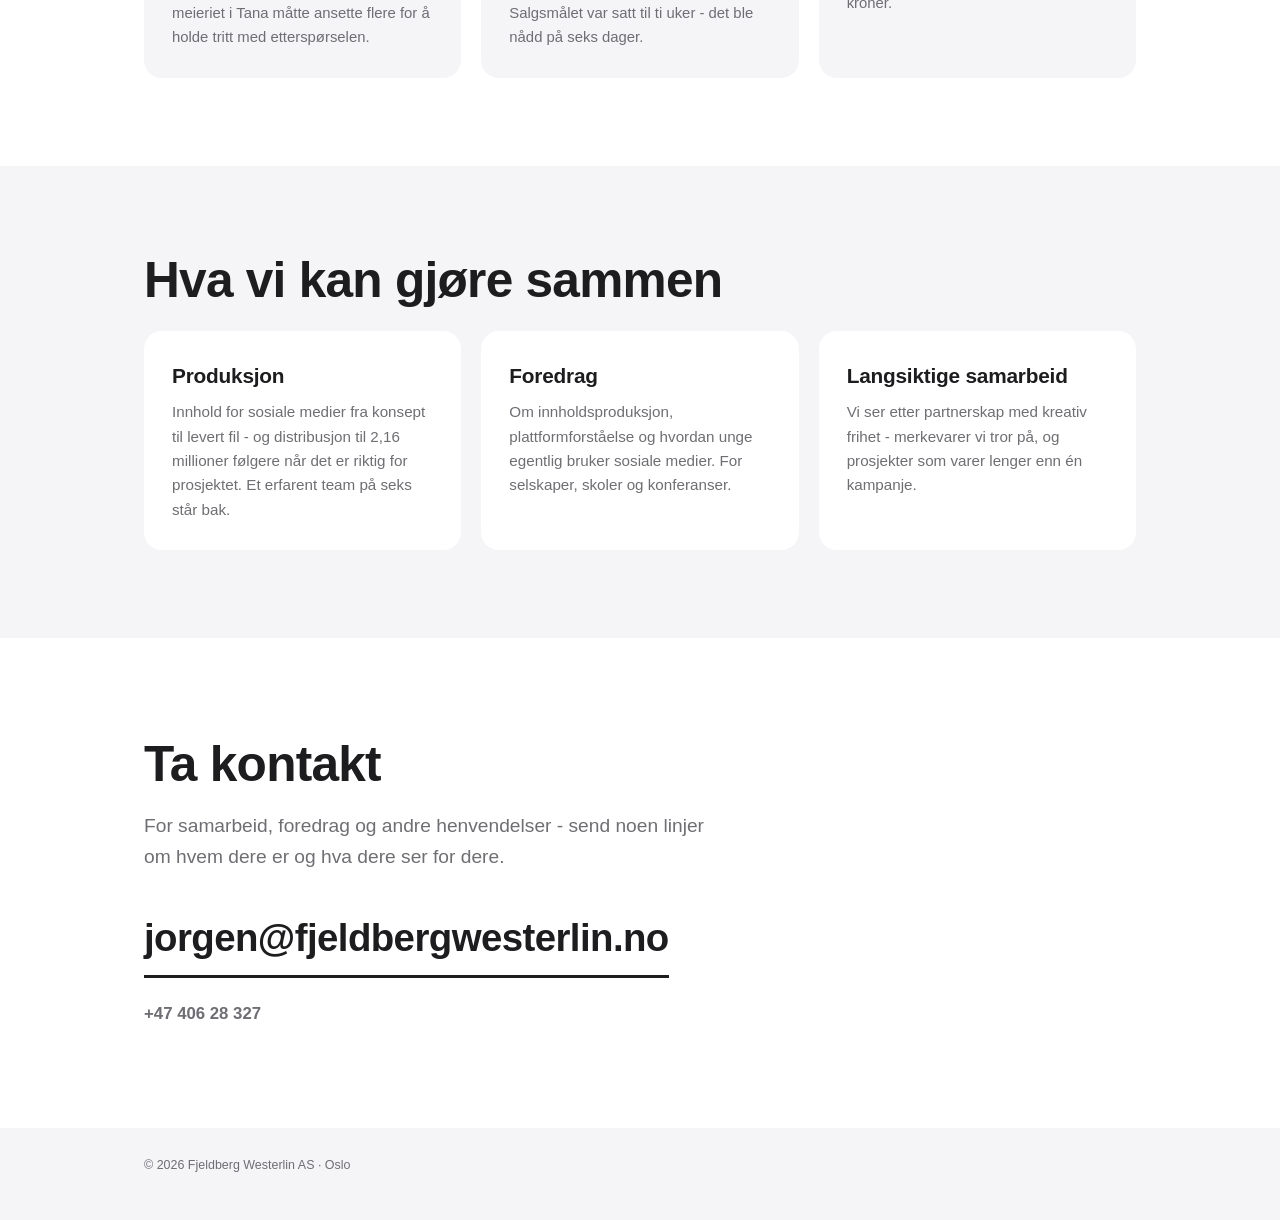
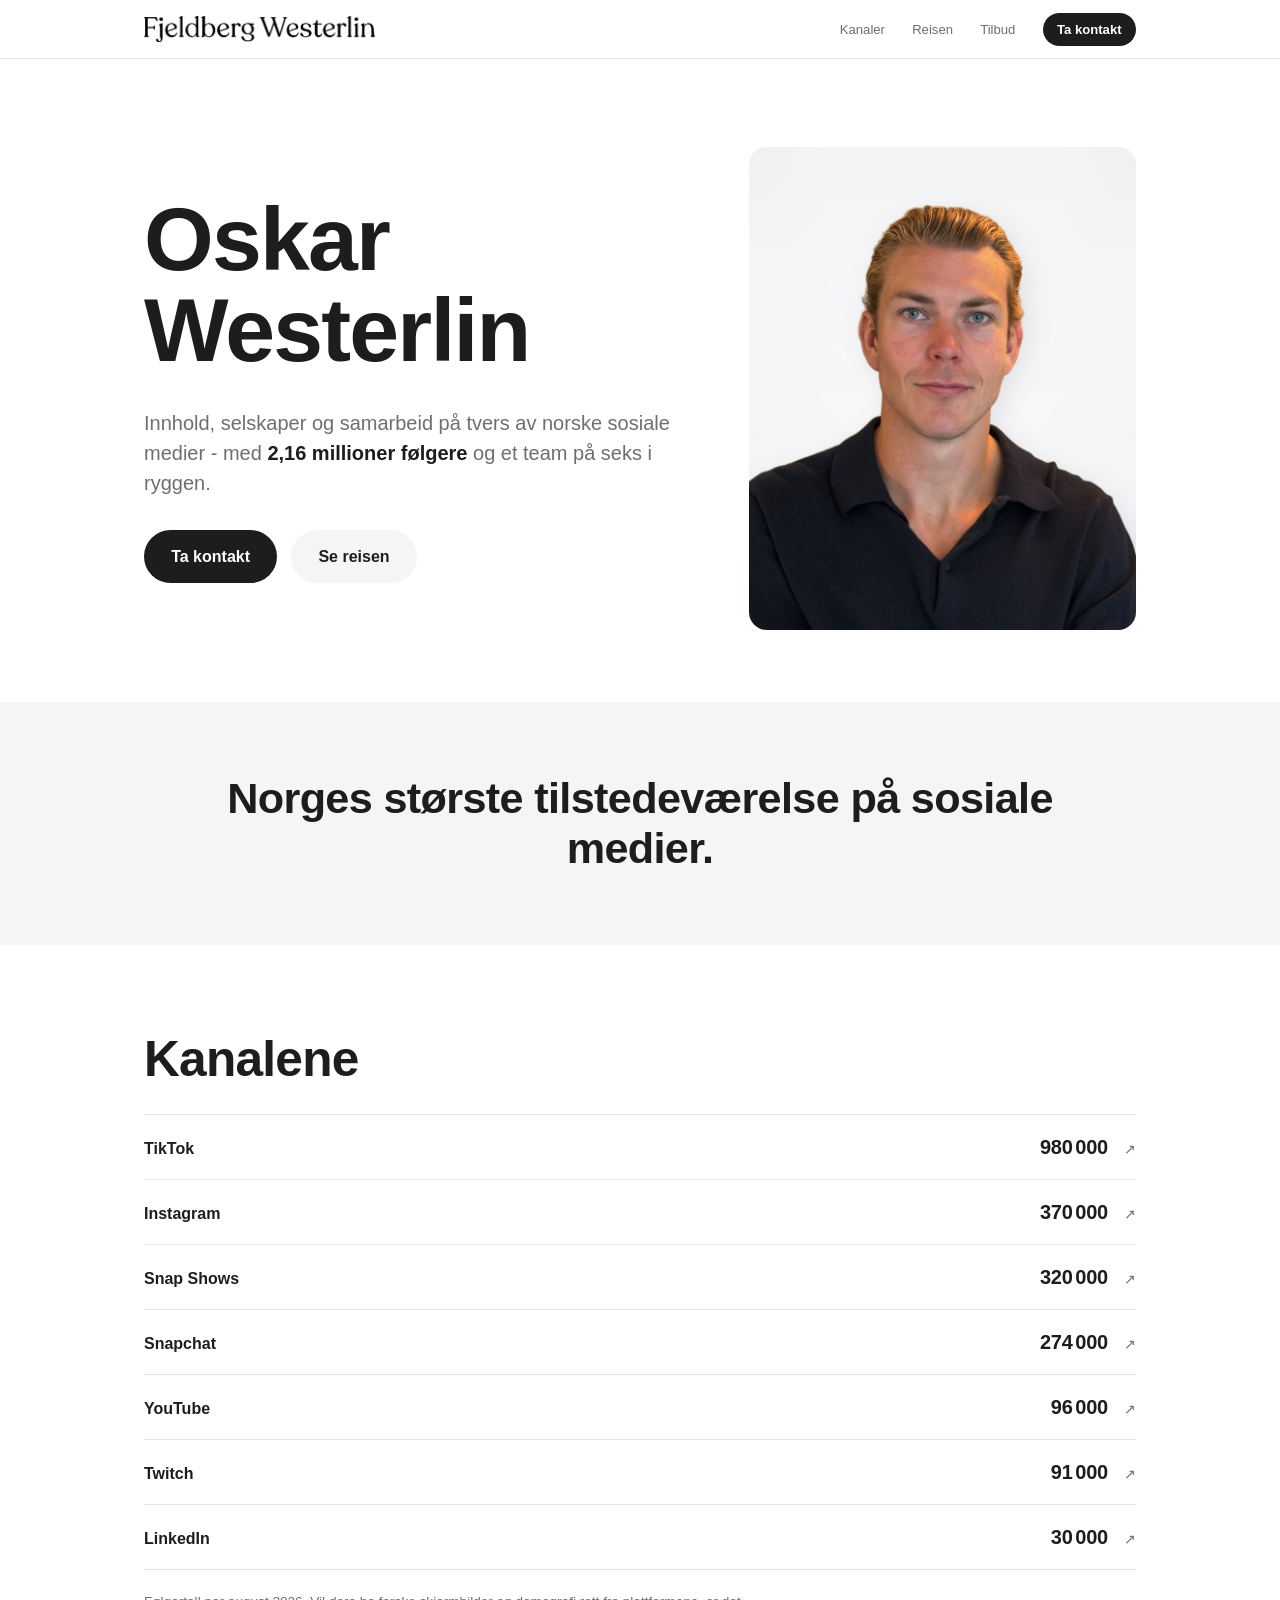
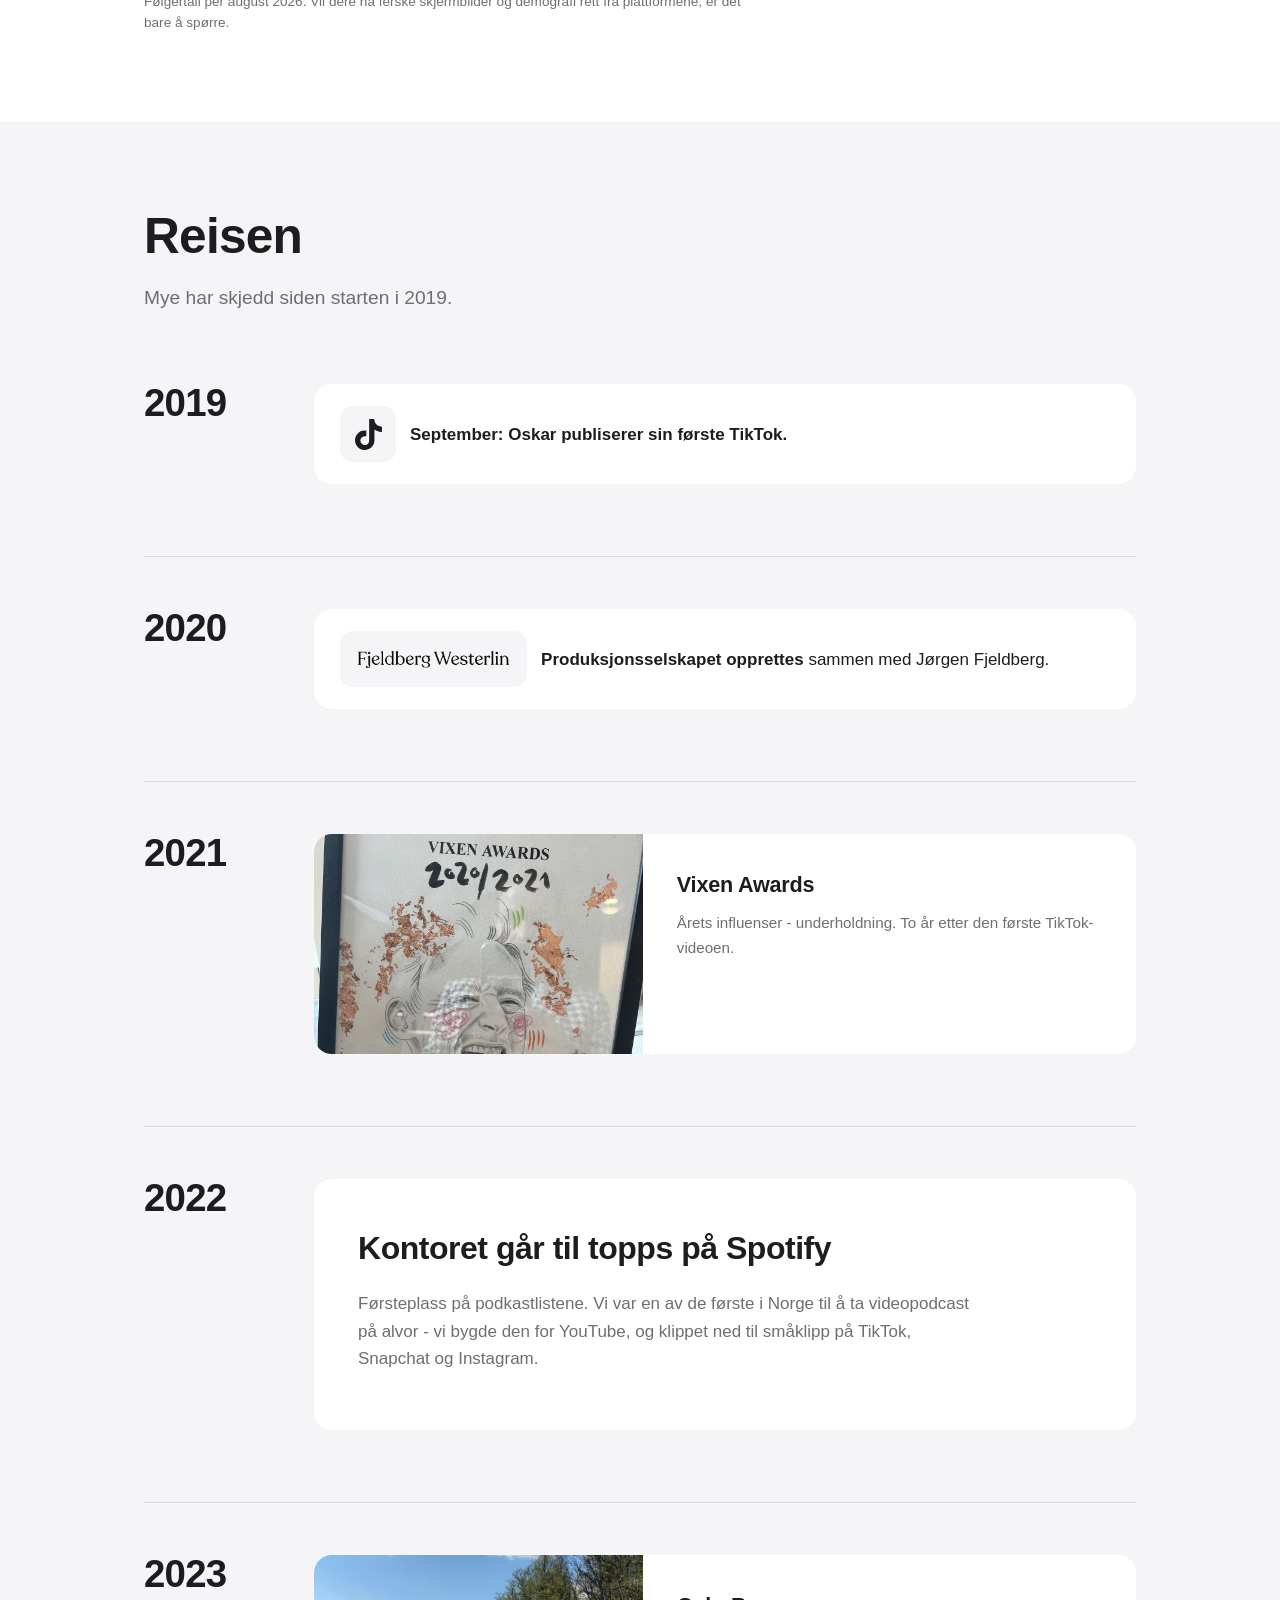
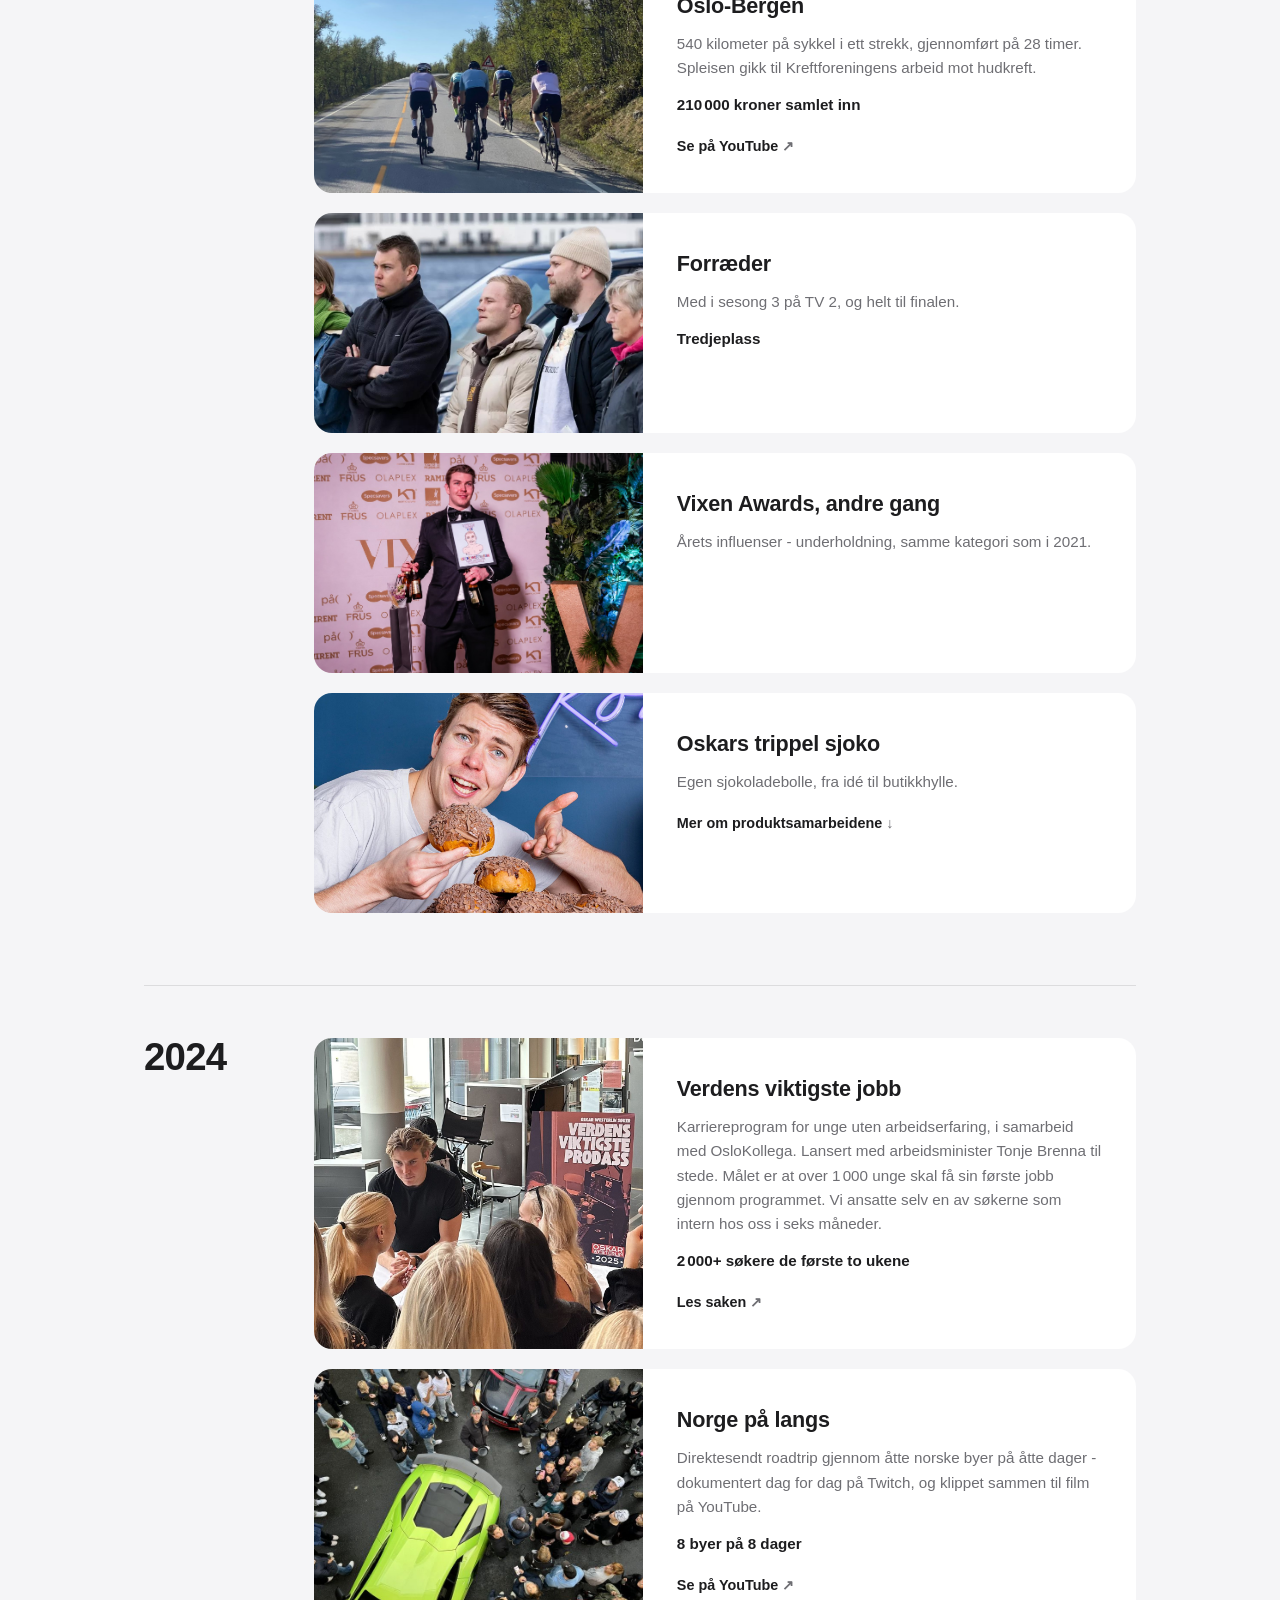
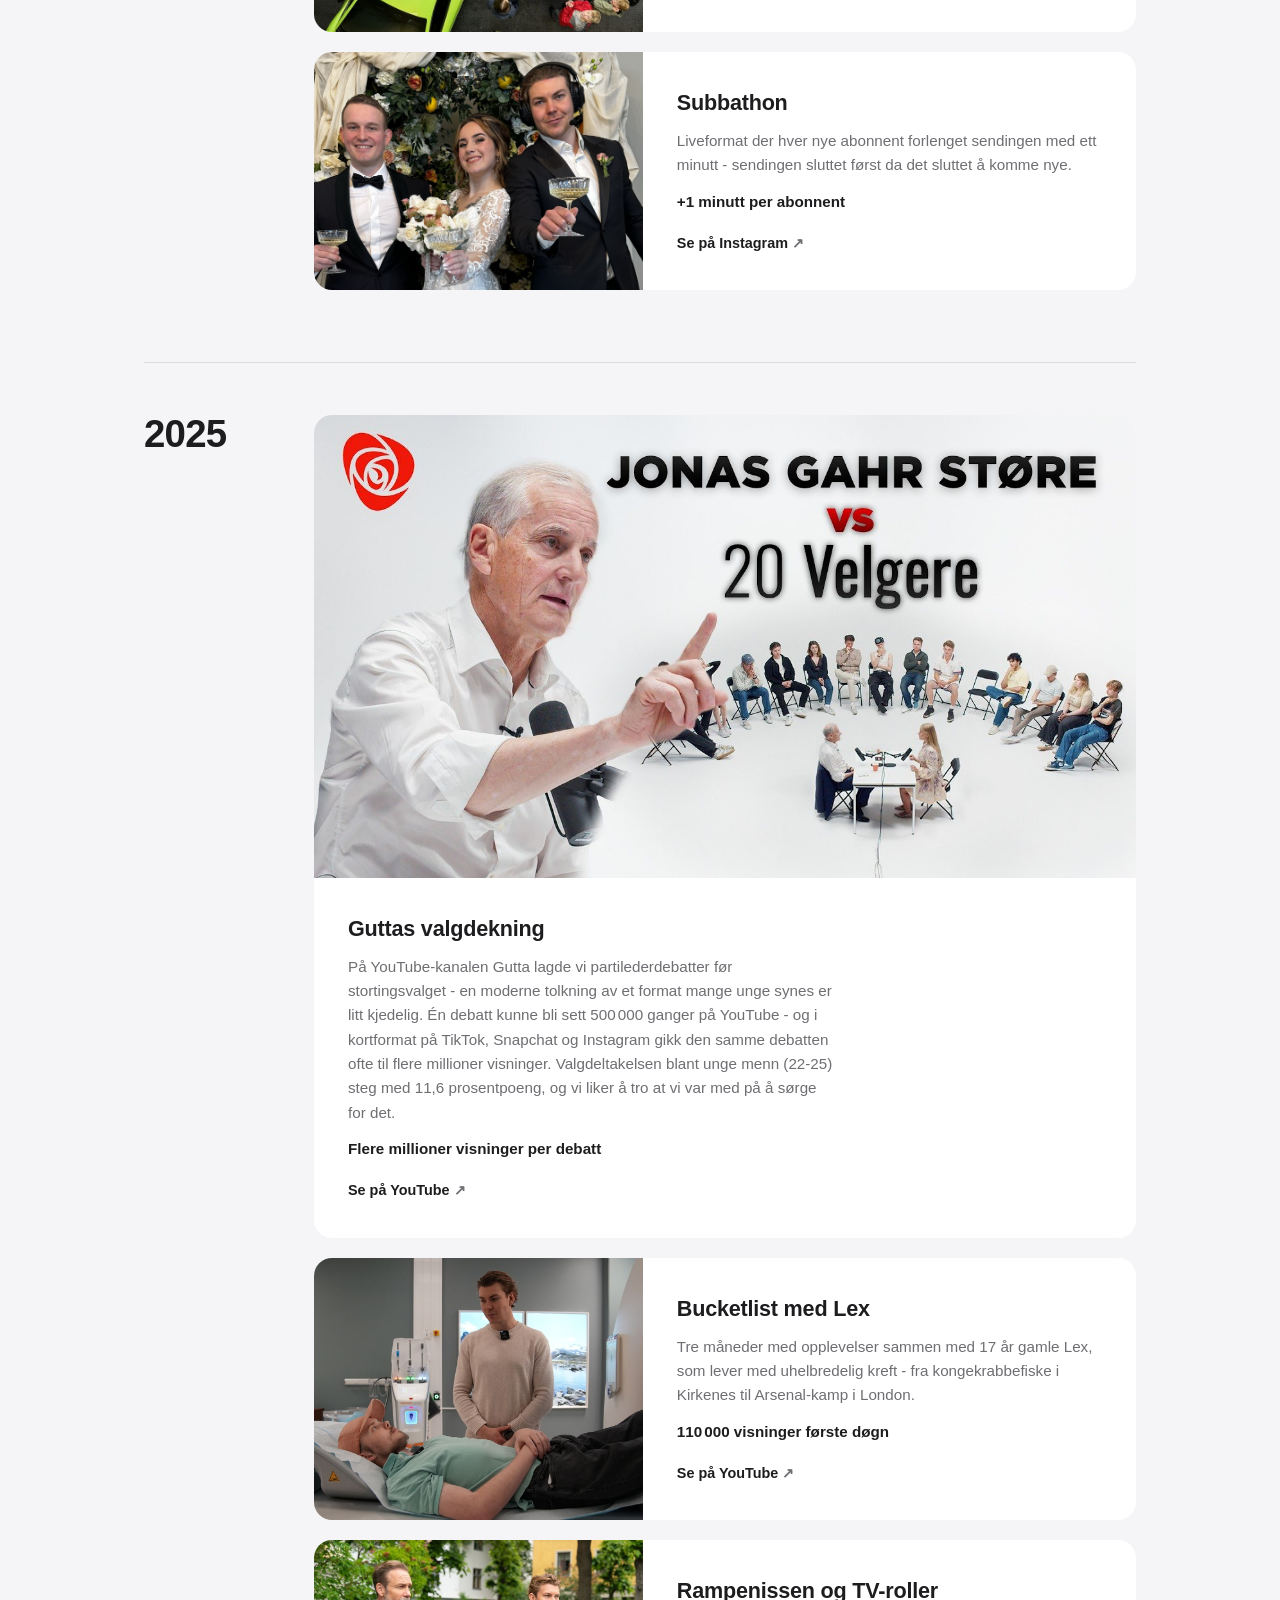
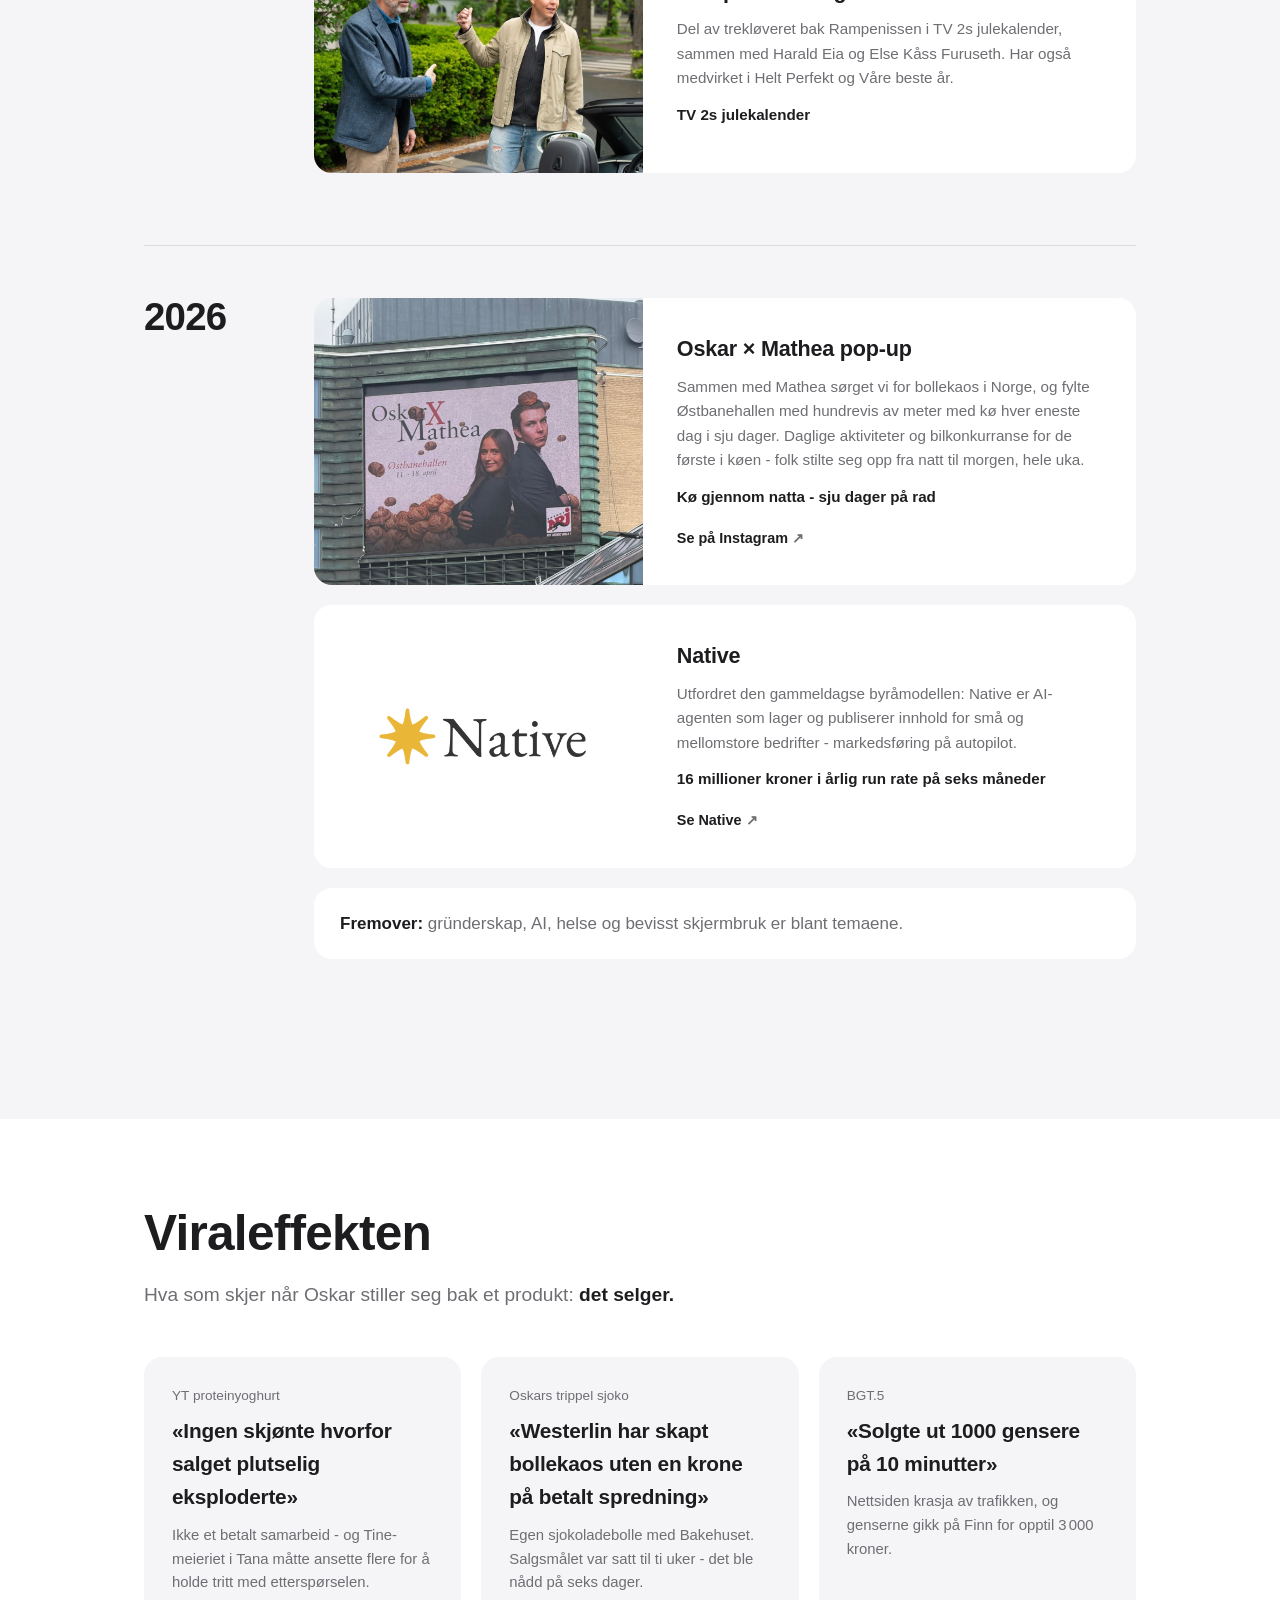
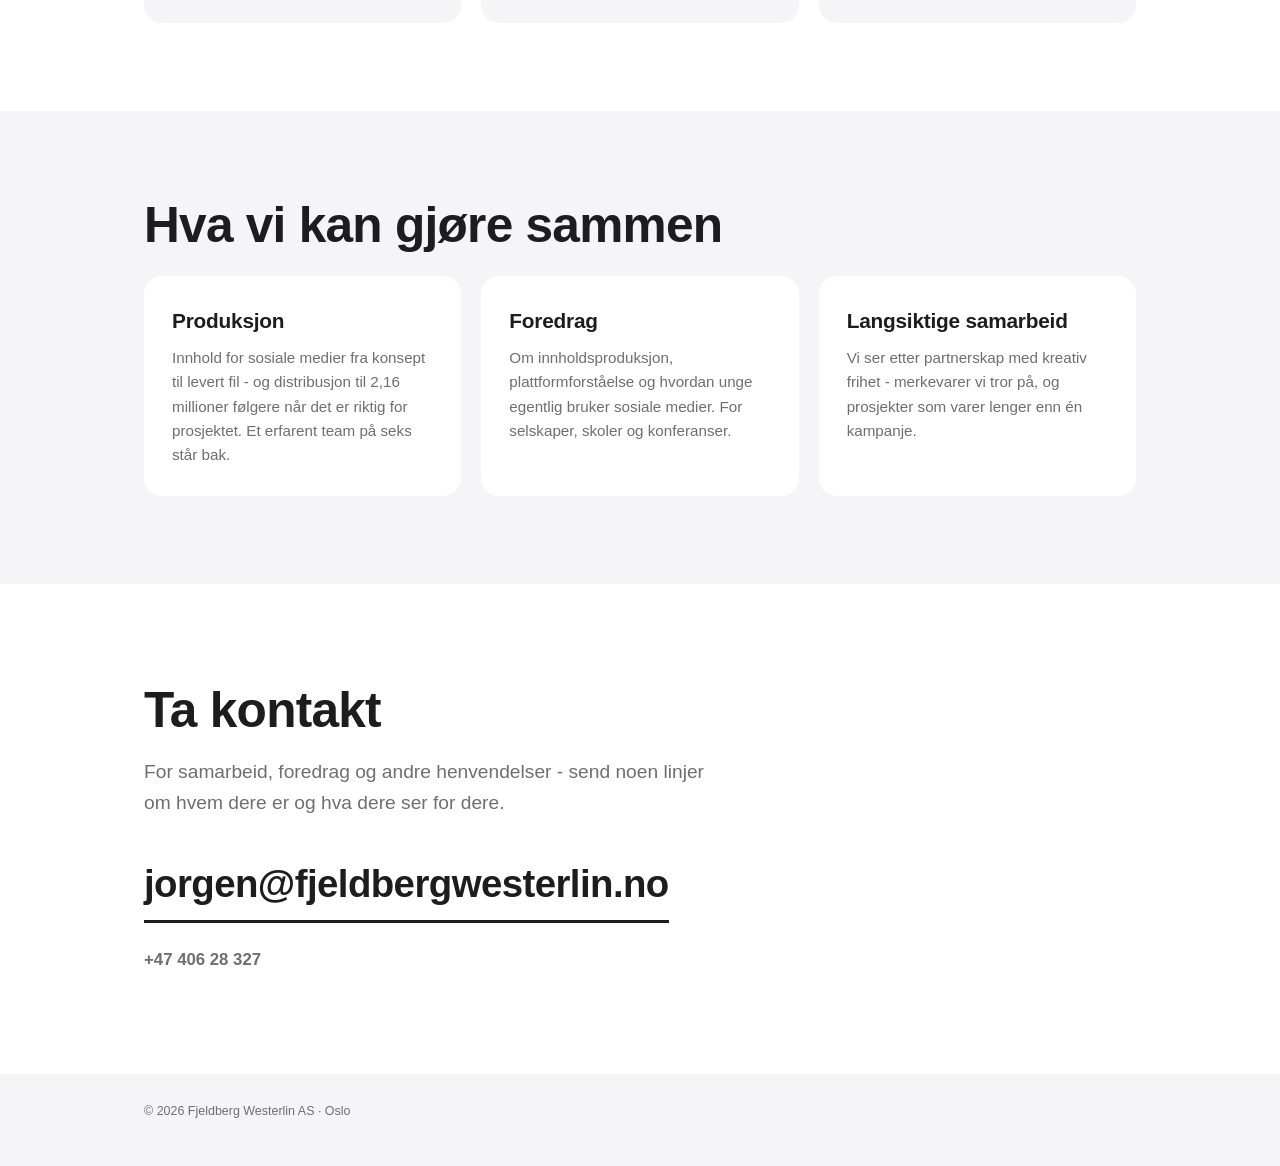
